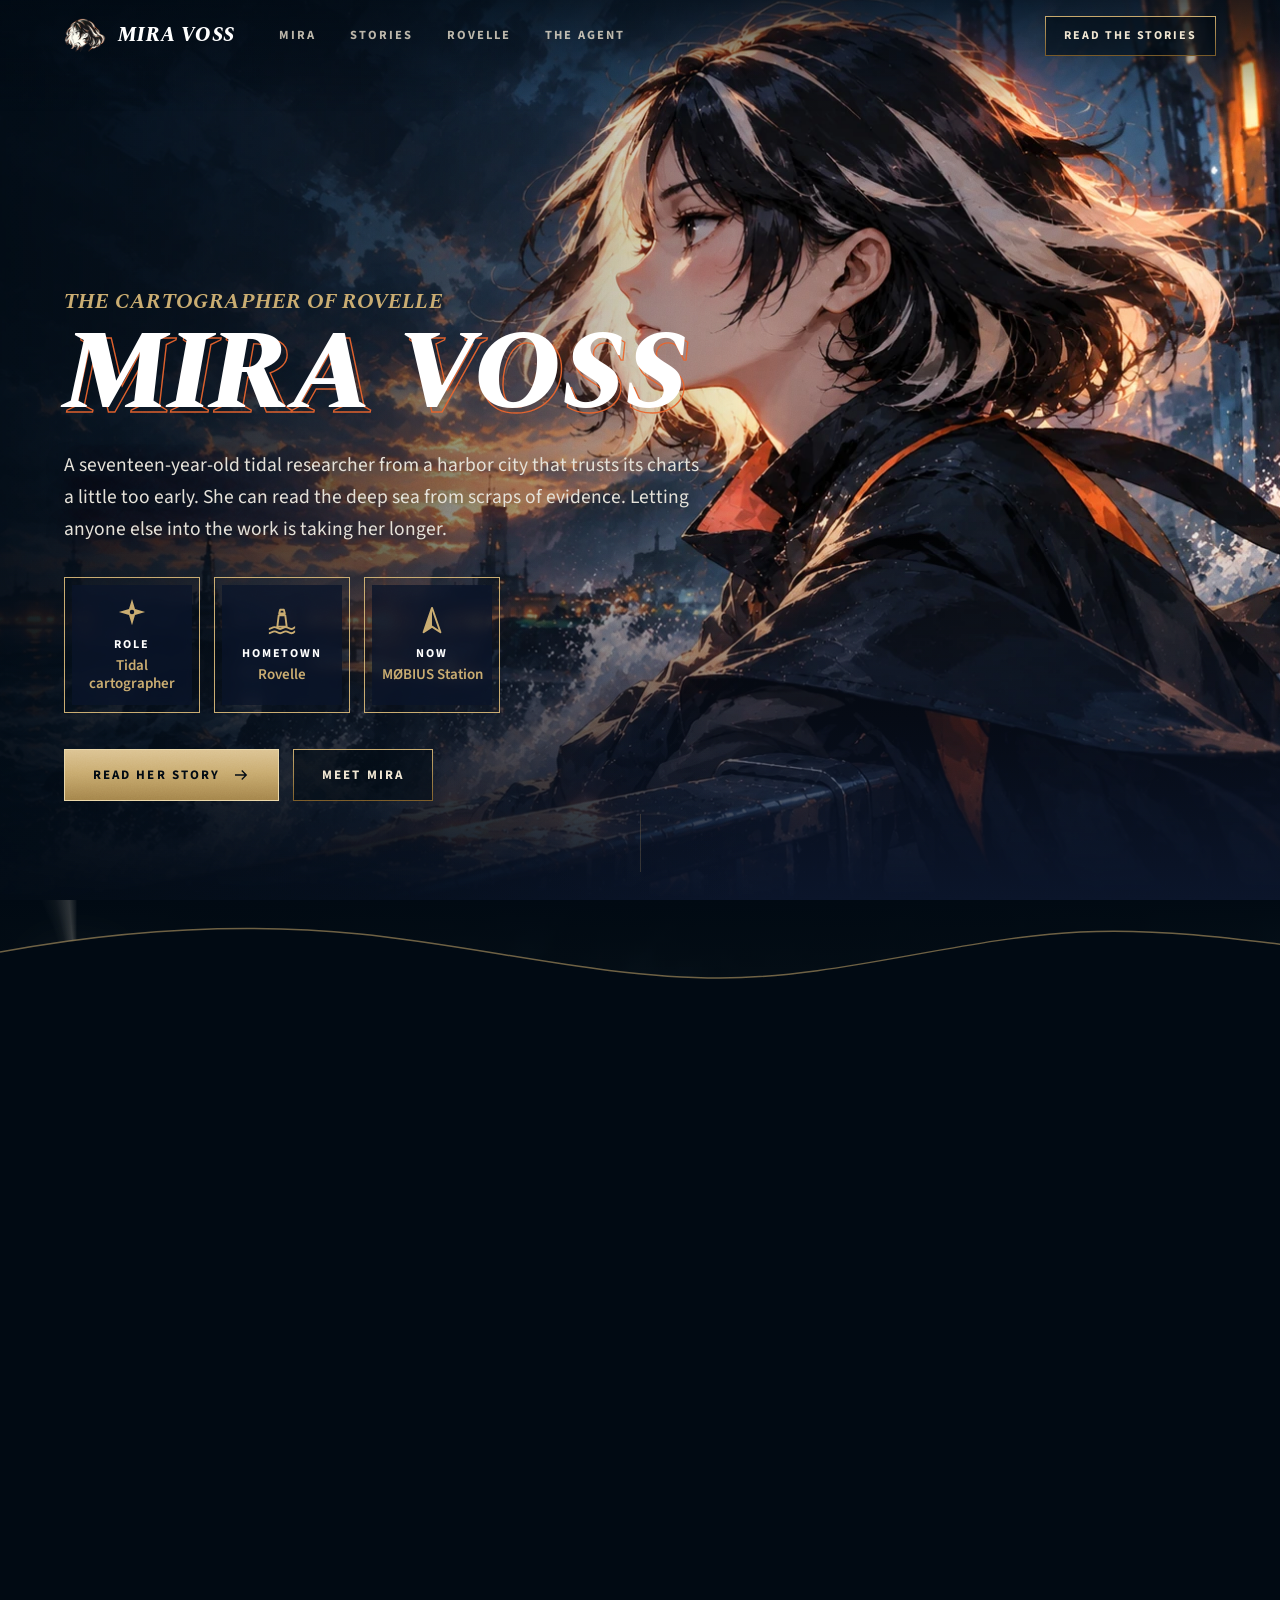
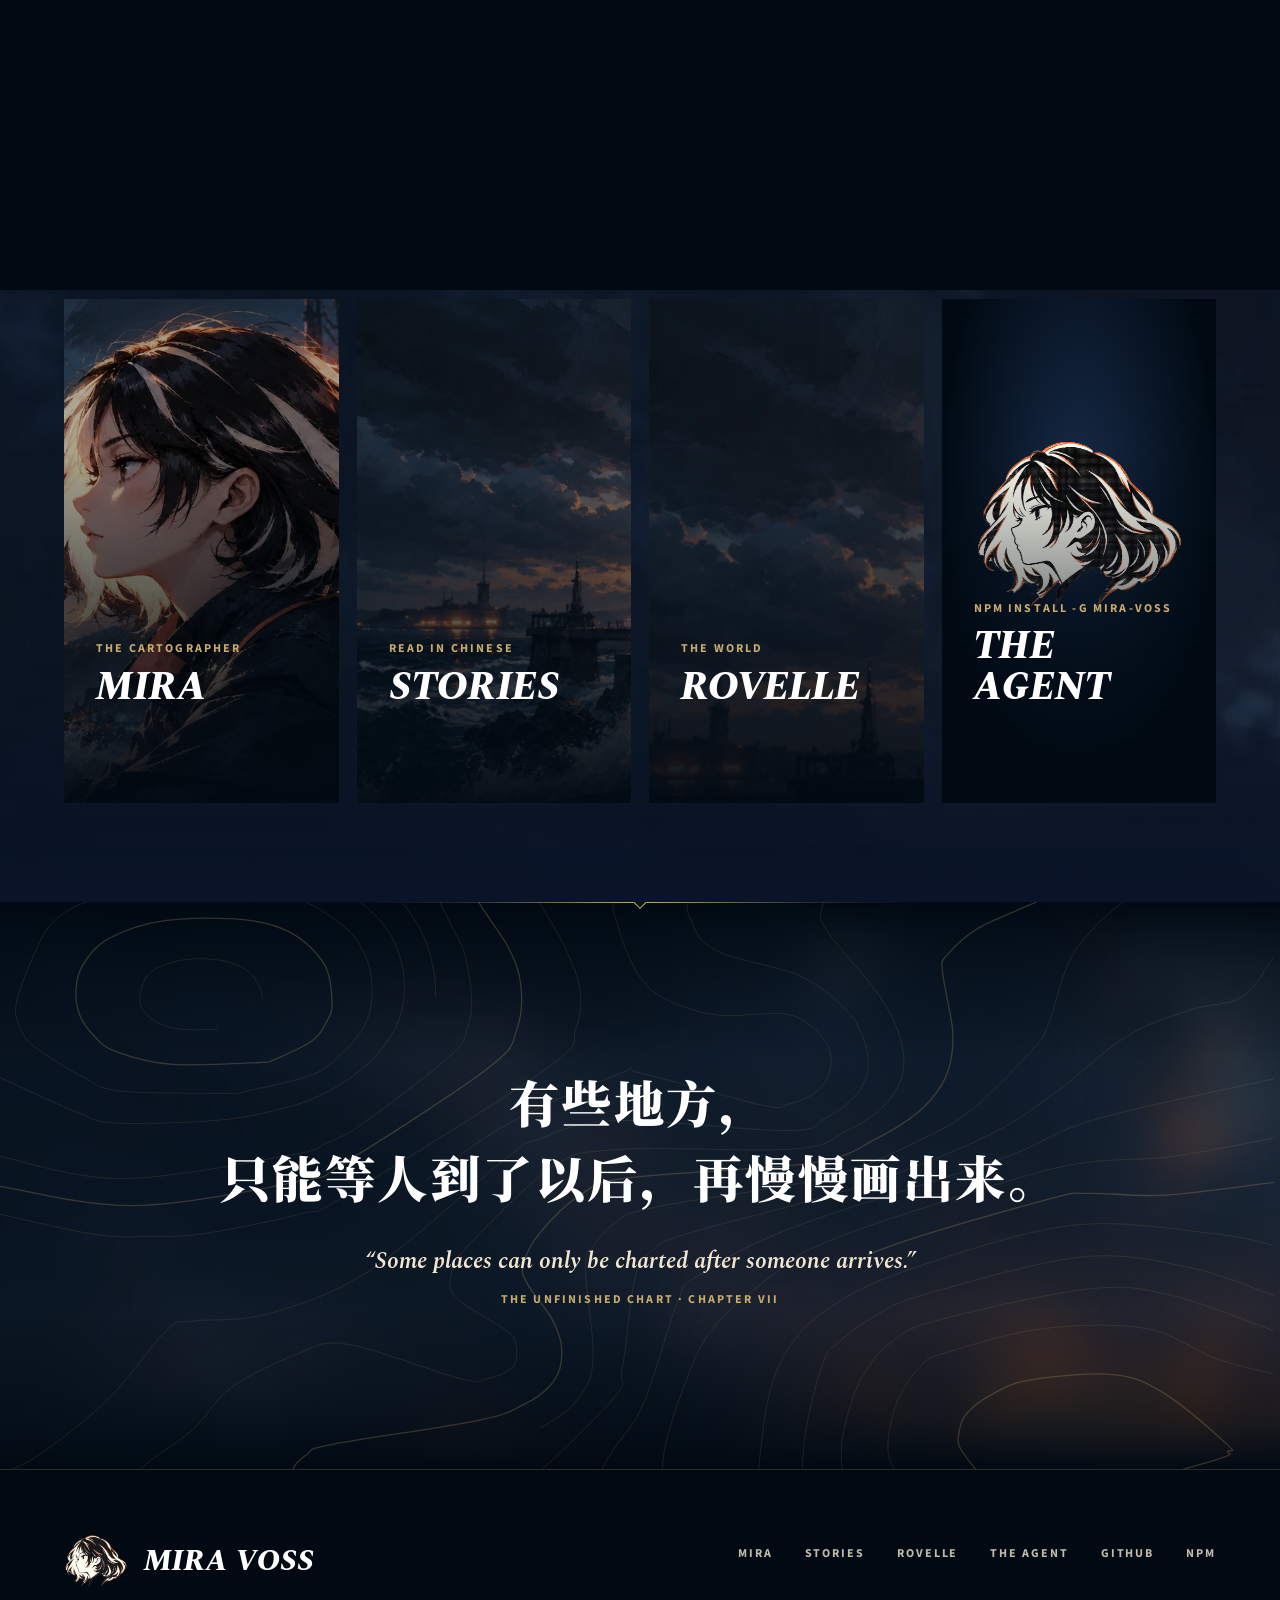
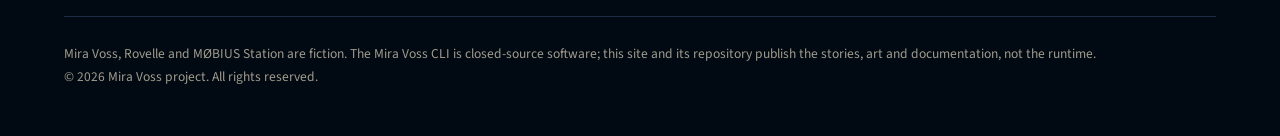
==== site/index.html @ 62a610b7 "Rewrite Book One, add Only One Side, rebuild the website as six pages The Unfinished Chart is rewrit" ====
<!doctype html>
<html lang="en" class="no-js">
<head>
  <meta charset="utf-8" />
  <meta name="viewport" content="width=device-width, initial-scale=1, viewport-fit=cover" />
  <meta name="theme-color" content="#010a13" />
  <title>Mira Voss — The Cartographer of Rovelle</title>
  <meta name="description" content="Mira Voss, the cartographer of Rovelle. Read her stories, walk her harbor city, and install the Mira Voss terminal agent." />
  <link rel="canonical" href="https://mangiapanejohn-dev.github.io/mira-voss/" />
  <meta property="og:type" content="website" />
  <meta property="og:title" content="Mira Voss — The Cartographer of Rovelle" />
  <meta property="og:description" content="Read her stories, walk her harbor city, and install the Mira Voss terminal agent." />
  <meta property="og:image" content="https://mangiapanejohn-dev.github.io/mira-voss/assets/mira-rovell-splash-v2.png" />
  <link rel="icon" type="image/png" href="assets/favicon.png" />
  <link rel="preconnect" href="https://fonts.googleapis.com" />
  <link rel="preconnect" href="https://fonts.gstatic.com" crossorigin />
  <link href="https://fonts.googleapis.com/css2?family=Spectral:ital,wght@0,600;1,700;1,800&family=Source+Sans+3:wght@400;600;700&family=Noto+Serif+SC:wght@600;900&display=swap" rel="stylesheet" />
  <link rel="preload" as="image" href="assets/mira-rovell-splash-v2.webp" />
  <link rel="stylesheet" href="base.css" />
  <link rel="stylesheet" href="pages.css" />
  <script>(function(d){d.classList.replace('no-js','js');try{if(sessionStorage.getItem('mira-tide')){d.classList.add('tide-in');sessionStorage.removeItem('mira-tide')}}catch(e){}})(document.documentElement)</script>
  <script src="data/library.js" defer></script>
  <script src="site.js" defer></script>
</head>
<body>
  <a class="skip-link" href="#main">Skip to content</a>
  <svg class="sprite" aria-hidden="true" focusable="false">
    <symbol id="i-arrow" viewBox="0 0 24 24"><path d="M4 12h15M13 6l6 6-6 6" fill="none" stroke="currentColor" stroke-width="1.8"/></symbol>
    <symbol id="i-compass" viewBox="0 0 32 32"><path d="M16 2l3.2 10.8L30 16l-10.8 3.2L16 30l-3.2-10.8L2 16l10.8-3.2z" fill="currentColor"/><circle cx="16" cy="16" r="2.4" fill="#0a1428"/></symbol>
    <symbol id="i-harbor" viewBox="0 0 32 32"><path d="M14 4h4l1 4h-6zM12.5 10h7l1.5 12h-10zM2 24.5c3 0 3-2 6-2s3 2 6 2 3-2 6-2 3 2 6 2 3-2 4-2M2 29c3 0 3-2 6-2s3 2 6 2 3-2 6-2 3 2 6 2 3-2 4-2" fill="none" stroke="currentColor" stroke-width="2" stroke-linejoin="round"/></symbol>
    <symbol id="i-north" viewBox="0 0 32 32"><path d="M16 2l9 26-9-6-9 6z" fill="none" stroke="currentColor" stroke-width="2" stroke-linejoin="round"/><path d="M16 2v20l-9 6z" fill="currentColor"/></symbol>
  </svg>

  <header class="topbar">
    <a class="brand" href="index.html" aria-label="Mira Voss, home"><img src="assets/mira-logo-cutout.webp" alt="" width="42" height="35" /><span>Mira Voss</span></a>
    <nav class="topnav" aria-label="Main">
      <a href="mira.html">Mira</a>
      <a href="stories.html">Stories</a>
      <a href="world.html">Rovelle</a>
      <a href="agent.html">The Agent</a>
    </nav>
    <a class="btn btn-small" href="stories.html">Read the stories</a>
    <button class="menu-toggle" type="button" aria-expanded="false" aria-controls="menu" aria-label="Menu"><span></span><span></span></button>
  </header>
  <nav class="menu" id="menu" aria-label="Main">
    <a href="index.html"><small>Start</small>Home</a>
    <a href="mira.html"><small>Her life</small>Mira</a>
    <a href="stories.html"><small>Read</small>Stories</a>
    <a href="world.html"><small>The world</small>Rovelle</a>
    <a href="agent.html"><small>Install</small>The Agent</a>
  </nav>

  <main id="main">
    <section class="masthead" data-masthead aria-labelledby="mira-name">
      <div class="masthead-art" data-parallax aria-hidden="true">
        <img src="assets/mira-rovell-splash-v2.webp" alt="" fetchpriority="high" />
      </div>
      <div class="masthead-shade" aria-hidden="true"></div>
      <div class="masthead-body">
        <p class="supertitle intro" style="--d: 0">The Cartographer of Rovelle</p>
        <h1 class="champion-name misreg" id="mira-name" data-text="Mira Voss" aria-label="Mira Voss"><span data-letters aria-hidden="true">Mira Voss</span></h1>
        <p class="masthead-bio intro" style="--d: 3">A seventeen-year-old tidal researcher from a harbor city that trusts its charts a little too early. She can read the deep sea from scraps of evidence. Letting anyone else into the work is taking her longer.</p>
        <ul class="meta-row" aria-label="About Mira">
          <li class="meta-box frame intro" style="--d: 4"><div class="frame-inner"><svg aria-hidden="true"><use href="#i-compass" /></svg><span class="meta-title">Role</span><span class="meta-value">Tidal cartographer</span></div></li>
          <li class="meta-box frame intro" style="--d: 4.6"><div class="frame-inner"><svg aria-hidden="true"><use href="#i-harbor" /></svg><span class="meta-title">Hometown</span><span class="meta-value">Rovelle</span></div></li>
          <li class="meta-box frame intro" style="--d: 5.2"><div class="frame-inner"><svg aria-hidden="true"><use href="#i-north" /></svg><span class="meta-title">Now</span><span class="meta-value">MØBIUS Station</span></div></li>
        </ul>
        <div class="btn-row intro" style="--d: 6">
          <a class="btn btn-gold" href="read.html?work=unfinished-chart">Read her story <svg aria-hidden="true"><use href="#i-arrow" /></svg></a>
          <a class="btn" href="mira.html">Meet Mira</a>
        </div>
      </div>
      <a class="scroll-cue intro" style="--d: 8" href="#latest" aria-label="Scroll to the latest story"><span></span></a>
    </section>

    <!-- latest:start -->
    <section class="blade blade-dark feature" id="latest" aria-labelledby="feature-title">
      <div class="atmos" style="--atmos-img: url(assets/bg/ice.webp); --atmos-op: .8" aria-hidden="true"></div>
      <div class="beam" style="--beam-x: 6%; --beam-y: 12%" aria-hidden="true"></div>
      <div class="blade-inner feature-grid">
        <a class="feature-cover frame" href="read.html?work=only-one-side" tabindex="-1" aria-hidden="true"><span class="frame-inner halftone" style="background: url(assets/bg/ice.webp) center / cover"><img src="assets/art/mobius-loop.svg" alt="" loading="lazy" /></span></a>
        <div class="feature-copy" data-stagger>
          <p class="supertitle reveal">Newest story · MØBIUS · Short story</p>
          <h2 class="blade-title misreg" id="feature-title" data-text="Only One Side">Only One Side</h2>
          <p class="zh-title reveal" lang="zh-Hans">MØBIUS：只有一面</p>
          <p class="lede reveal">Three days north of Ailan, a station without a name keeps its deep-water record on a paper loop twisted half a turn. For nineteen winters, part of the sea in it was written off as ink bleeding through the paper.</p>
          <blockquote class="pull-quote reveal"><p lang="zh-Hans">她只是沿着同一面，往前走了很远。</p><footer>She had only gone a long way along the same side.</footer></blockquote>
          <div class="btn-row reveal">
            <a class="btn btn-gold" href="read.html?work=only-one-side">Read · 12 min <svg aria-hidden="true"><use href="#i-arrow" /></svg></a>
            <a class="btn" href="stories.html">All stories</a>
          </div>
        </div>
      </div>
    </section>
    
    
    
    
    
    <!-- latest:end -->

    <section class="blade explore" aria-labelledby="explore-title">
      <div class="atmos atmos-storm" aria-hidden="true"></div>
      <div class="blade-inner">
        <div class="blade-head">
          <p class="supertitle reveal">The world of Mira Voss</p>
          <h2 class="blade-title misreg" id="explore-title" data-text="Explore">Explore</h2>
        </div>
        <div class="explore-grid" data-stagger>
          <a class="explore-card reveal" href="mira.html">
            <span class="explore-art halftone"><img src="assets/art/mira-portrait.webp" alt="" loading="lazy" /></span>
            <span class="explore-body"><span class="label">The cartographer</span><span class="explore-title">Mira</span><span class="explore-text">Her life so far, the people around her, and her art.</span></span>
          </a>
          <a class="explore-card reveal" href="stories.html">
            <span class="explore-art halftone"><img src="assets/art/cover-rovelle.webp" alt="" loading="lazy" /></span>
            <span class="explore-body"><span class="label">Read in Chinese</span><span class="explore-title">Stories</span><span class="explore-text">The Unfinished Chart, and what came after.</span></span>
          </a>
          <a class="explore-card reveal" href="world.html">
            <span class="explore-art halftone"><img src="assets/art/rovelle-harbor.webp" alt="" loading="lazy" /></span>
            <span class="explore-body"><span class="label">The world</span><span class="explore-title">Rovelle</span><span class="explore-text">A chart of her harbor city, and the station in the north.</span></span>
          </a>
          <a class="explore-card explore-card-agent reveal" href="agent.html">
            <span class="explore-art halftone"><img src="assets/mira-logo-cutout.webp" alt="" loading="lazy" /></span>
            <span class="explore-body"><span class="label">npm install -g mira-voss</span><span class="explore-title">The Agent</span><span class="explore-text">Mira in your terminal: what she does, and how to start.</span></span>
          </a>
        </div>
      </div>
    </section>

    <section class="blade blade-dark quote-band" aria-label="A line from The Unfinished Chart">
      <div class="atmos atmos-dusk" aria-hidden="true"></div>
      <div class="isobaths-bg" data-isobaths="assets/chart-lines.svg" aria-hidden="true"></div>
      <figure class="blade-inner quote reveal">
        <blockquote><p lang="zh-Hans">有些地方，<br />只能等人到了以后，再慢慢画出来。</p></blockquote>
        <figcaption><span class="quote-en">“Some places can only be charted after someone arrives.”</span><span class="label">The Unfinished Chart · Chapter VII</span></figcaption>
      </figure>
    </section>
  </main>

  <footer class="site-footer">
    <div class="footer-inner">
      <a class="footer-brand" href="index.html"><img src="assets/mira-logo-cutout.webp" alt="" width="64" height="53" loading="lazy" /><span>Mira Voss</span></a>
      <nav class="footer-nav" aria-label="Footer">
        <a href="mira.html">Mira</a><a href="stories.html">Stories</a><a href="world.html">Rovelle</a><a href="agent.html">The Agent</a>
        <a href="https://github.com/mangiapanejohn-dev/mira-voss">GitHub</a><a href="https://www.npmjs.com/package/mira-voss">npm</a>
      </nav>
      <p class="footer-legal">Mira Voss, Rovelle and MØBIUS Station are fiction. The Mira Voss CLI is closed-source software; this site and its repository publish the stories, art and documentation, not the runtime.<br />© 2026 Mira Voss project. All rights reserved.</p>
    </div>
  </footer>
</body>
</html>
---- site/base.css ----
/* Mira Voss — shared styles for every page.
   Structure and palette follow the League of Legends champion and Universe pages:
   deep navy, hextech gold, italic display capitals, thin gold frames.
   The motifs are Mira's own: the halftone and offset orange contour of her original
   logo, the isobaths of a sea chart, and the tide. */
@property --dot { syntax: '<length>'; inherits: false; initial-value: 0px; }

:root {
  color-scheme: dark;
  --abyss: #010a13;
  --navy: #0a1428;
  --navy-raised: #0f1d33;
  --navy-line: #1e2d45;
  --gold: #c8aa6e;
  --gold-deep: #785a28;
  --gold-pale: #f0e6d2;
  --gold-line: rgba(200, 170, 110, .22);
  --ember: #e8622c;
  --text: #cdd0d4;
  --muted: #a09b8c;
  --display: 'Spectral', 'Iowan Old Style', Georgia, serif;
  --sans: 'Source Sans 3', 'Helvetica Neue', Arial, sans-serif;
  --serif-zh: 'Noto Serif SC', 'Songti SC', 'STSong', serif;
  --ease-out: cubic-bezier(.16, 1, .3, 1);
  --ease-io: cubic-bezier(.7, 0, .3, 1);
  --edge: clamp(20px, 5vw, 88px);
  --bar: 72px;
  --wave: url("data:image/svg+xml,%3Csvg xmlns='http://www.w3.org/2000/svg' viewBox='0 0 1440 90' preserveAspectRatio='none'%3E%3Cpath d='M0 52C120 30 240 22 360 34s240 44 360 44 240-40 360-46 240 22 360 30v66H0z' fill='%23010a13'/%3E%3Cpath d='M0 52C120 30 240 22 360 34s240 44 360 44 240-40 360-46 240 22 360 30' fill='none' stroke='%23c8aa6e' stroke-opacity='.55' stroke-width='1.5'/%3E%3C/svg%3E");
}

*, *::before, *::after { box-sizing: border-box; }
html { -webkit-text-size-adjust: 100%; scroll-padding-top: calc(var(--bar) + 20px); }
body { margin: 0; min-height: 100vh; background: var(--navy); color: var(--text); font: 400 17px/1.65 var(--sans); -webkit-font-smoothing: antialiased; overflow-x: clip; }
img, svg { display: block; max-width: 100%; }
a { color: inherit; text-decoration: none; }
button { font: inherit; color: inherit; background: none; border: 0; padding: 0; cursor: pointer; }
code { font-family: ui-monospace, 'SF Mono', Menlo, Consolas, monospace; font-size: .9em; color: var(--gold-pale); }
p { margin: 0 0 1.1em; }
:focus-visible { outline: 2px solid var(--gold); outline-offset: 4px; }
::selection { background: var(--gold-deep); color: #fff; }
[hidden] { display: none !important; }
:lang(zh-Hans) { font-family: var(--serif-zh); }
.sprite { position: absolute; width: 0; height: 0; overflow: hidden; }
.visually-hidden { position: absolute; width: 1px; height: 1px; overflow: hidden; clip-path: inset(50%); white-space: nowrap; }
.skip-link { position: fixed; z-index: 300; top: -80px; left: 16px; padding: 12px 18px; background: var(--gold); color: var(--abyss); font-weight: 700; }
.skip-link:focus { top: 12px; }

/* ---------- Type ---------- */
.supertitle { margin: 0 0 8px; color: var(--gold); font: italic 700 clamp(17px, .9vw + 10px, 26px)/1.2 var(--display); text-transform: uppercase; letter-spacing: .01em; }
.blade-title { margin: 0; color: #fff; font: italic 800 clamp(42px, 3.2vw + 22px, 80px)/1 var(--display); text-transform: uppercase; letter-spacing: -.005em; text-wrap: balance; }
.label { display: block; color: var(--gold); font: 700 12px/1.3 var(--sans); letter-spacing: .18em; text-transform: uppercase; }
.lede { max-width: 38em; font-size: clamp(17px, .3vw + 15px, 19px); color: var(--text); }
.zh-title { font: 600 clamp(18px, .5vw + 15px, 22px)/1.5 var(--serif-zh); color: var(--gold-pale); letter-spacing: .14em; }

/* The offset orange contour from Mira's original logo, behind large display type. */
.misreg { position: relative; isolation: isolate; }
.misreg::before { content: attr(data-text); position: absolute; z-index: -1; inset: 0; color: transparent; -webkit-text-stroke: 1.4px var(--ember); transform: translate(.05em, .04em); opacity: .95; pointer-events: none; transition: transform 1.6s var(--ease-out) .5s, opacity 1s var(--ease-out) .5s; }
.js .misreg:not(.is-in)::before { transform: translate(0, 0); opacity: 0; }

/* ---------- Layout ---------- */
.blade { position: relative; padding: clamp(88px, 11vh, 150px) 0; overflow: clip; }
.blade-inner { position: relative; z-index: 1; max-width: 1560px; margin: 0 auto; padding: 0 var(--edge); }
.blade-head { margin-bottom: clamp(36px, 5vh, 64px); }
.blade-head .lede { margin-top: 22px; }
.blade-dark { background: var(--abyss); }
.blade-raised { background: linear-gradient(180deg, var(--navy) 0%, var(--navy-raised) 100%); }
.blade + .blade::before { content: ''; position: absolute; z-index: 2; top: 0; left: 50%; width: min(560px, 70%); height: 1px; transform: translateX(-50%); background: linear-gradient(90deg, transparent, var(--gold-line) 20%, var(--gold) 50%, var(--gold-line) 80%, transparent); }
.blade + .blade::after { content: ''; position: absolute; z-index: 2; top: -5px; left: calc(50% - 5px); width: 10px; height: 10px; transform: rotate(45deg); background: var(--navy); border: 1px solid var(--gold); }

/* ---------- Gold frame (champion page meta boxes) ---------- */
.frame { position: relative; border: 1px solid var(--gold); padding: 7px; }
.frame-inner { position: relative; height: 100%; background: rgba(10, 20, 40, .78); }

/* ---------- Top bar ---------- */
.topbar { position: fixed; z-index: 60; inset: 0 0 auto; height: var(--bar); display: flex; align-items: center; gap: 44px; padding: 0 var(--edge); border-bottom: 1px solid transparent; transition: background-color .5s var(--ease-out), border-color .5s var(--ease-out); }
.topbar::before { content: ''; position: absolute; z-index: -1; inset: 0 0 -40px; background: linear-gradient(180deg, rgba(1, 10, 19, .7), transparent); pointer-events: none; transition: opacity .5s; }
.topbar.is-solid { background: rgba(1, 10, 19, .9); border-bottom-color: var(--gold-line); backdrop-filter: blur(14px); -webkit-backdrop-filter: blur(14px); }
.topbar.is-solid::before { opacity: 0; }
.brand { display: flex; align-items: center; gap: 12px; color: #fff; font: italic 800 20px/1 var(--display); text-transform: uppercase; letter-spacing: .02em; white-space: nowrap; }
.brand img { width: 42px; height: auto; transition: transform .7s var(--ease-out); }
.brand:hover img { transform: rotate(-8deg) scale(1.08); }
.topnav { display: flex; gap: 34px; margin-right: auto; }
.topnav a { position: relative; padding: 10px 0; color: var(--gold-pale); font: 700 12.5px/1 var(--sans); letter-spacing: .16em; text-transform: uppercase; opacity: .78; transition: opacity .25s; }
.topnav a::after { content: ''; position: absolute; left: 50%; bottom: 0; width: 7px; height: 7px; background: var(--gold); transform: translate(-50%, 8px) rotate(45deg) scale(0); transition: transform .45s var(--ease-out); }
.topnav a:hover { opacity: 1; }
.topnav a[aria-current='page'] { opacity: 1; color: #fff; }
.topnav a:hover::after, .topnav a[aria-current='page']::after { transform: translate(-50%, 8px) rotate(45deg) scale(1); }
.menu-toggle { display: none; width: 44px; height: 44px; margin-right: -10px; position: relative; }
.menu-toggle span { position: absolute; left: 11px; right: 11px; height: 1.5px; background: var(--gold-pale); transition: transform .5s var(--ease-out), top .5s var(--ease-out); }
.menu-toggle span:first-child { top: 17px; }
.menu-toggle span:last-child { top: 26px; }
.menu-open .menu-toggle span:first-child { top: 21.5px; transform: rotate(45deg); }
.menu-open .menu-toggle span:last-child { top: 21.5px; transform: rotate(-45deg); }

/* Full-screen menu on small screens */
.menu { position: fixed; z-index: 55; inset: 0; display: flex; flex-direction: column; justify-content: center; gap: 6px; padding: calc(var(--bar) + 24px) var(--edge) 40px; background: var(--abyss); clip-path: circle(0 at calc(100% - 42px) 30px); visibility: hidden; transition: clip-path .7s var(--ease-io), visibility 0s .7s; }
.menu-open .menu { clip-path: circle(150% at calc(100% - 42px) 30px); visibility: visible; transition: clip-path .8s var(--ease-io), visibility 0s; }
.menu a { display: flex; align-items: baseline; gap: 18px; padding: 10px 0; border-bottom: 1px solid var(--navy-line); color: #fff; font: italic 800 clamp(34px, 9vw, 52px)/1.1 var(--display); text-transform: uppercase; opacity: 0; transform: translateY(24px); transition: opacity .5s, transform .7s var(--ease-out); }
.menu a small { color: var(--gold); font: 700 12px/1 var(--sans); letter-spacing: .16em; }
.menu-open .menu a { opacity: 1; transform: none; transition-delay: calc(.18s + var(--i) * .06s); }
.menu-open { overflow: hidden; }

/* ---------- Buttons ---------- */
.btn { position: relative; isolation: isolate; display: inline-flex; align-items: center; justify-content: center; gap: 12px; min-height: 52px; padding: 0 28px; overflow: hidden; color: var(--gold-pale); font: 700 13px/1 var(--sans); letter-spacing: .16em; text-transform: uppercase; white-space: nowrap; background: rgba(1, 10, 19, .6); border: 1px solid transparent; border-image: linear-gradient(180deg, var(--gold), var(--gold-deep)) 1; transition: color .3s, background-color .3s, box-shadow .5s var(--ease-out); }
.btn::before { content: ''; position: absolute; z-index: -1; inset: 0; background: linear-gradient(105deg, transparent 30%, rgba(240, 230, 210, .2) 50%, transparent 70%); transform: translateX(-110%); transition: transform .9s var(--ease-out); }
.btn:hover::before { transform: translateX(110%); }
.btn:hover { background-color: rgba(30, 35, 40, .9); box-shadow: inset 0 0 24px rgba(200, 170, 110, .2); }
.btn svg { width: 18px; height: 18px; flex: none; transition: transform .5s var(--ease-out); }
.btn:hover svg { transform: translateX(4px); }
.btn-gold { color: var(--abyss); background: linear-gradient(180deg, #dcc391, var(--gold) 46%, #a3834a); border-image: none; border-color: #ead6a6; }
.btn-gold:hover { color: var(--abyss); background-color: transparent; box-shadow: 0 0 0 1px rgba(240, 230, 210, .55), 0 10px 30px -6px rgba(200, 170, 110, .45); }
.btn-gold::before { background: linear-gradient(105deg, transparent 30%, rgba(255, 255, 255, .55) 50%, transparent 70%); }
.btn-small { min-height: 40px; padding: 0 18px; font-size: 12px; }
.btn-row { display: flex; flex-wrap: wrap; gap: 14px; }
.text-link { display: inline-flex; align-items: center; gap: 10px; color: var(--gold); font: 700 12.5px/1 var(--sans); letter-spacing: .16em; text-transform: uppercase; }
.text-link svg { width: 16px; height: 16px; transition: transform .45s var(--ease-out); }
.text-link:hover svg { transform: translateX(4px); }
.text-link:hover { color: var(--gold-pale); }

/* ---------- Page moods: each page has its own water and light ---------- */
[data-theme='dusk'] { --navy: #130f14; --navy-raised: #1d1519; --navy-line: #35272c; --abyss: #09070a; --gold-line: rgba(214, 160, 110, .22); }
[data-theme='ink'] { --navy: #0c0f15; --navy-raised: #151a23; --navy-line: #272d38; --abyss: #05070a; }
[data-theme='chart'] { --navy: #071a20; --navy-raised: #0c252d; --navy-line: #183943; --abyss: #020d11; }
[data-theme='night'] { --navy: #0a0c10; --navy-raised: #12151b; --navy-line: #232832; --abyss: #040507; }
[data-theme='ice'] { --navy: #0b161c; --navy-raised: #12212a; --navy-line: #213641; --abyss: #050b0f; }

/* Film grain over everything, so no surface is a flat digital fill */
body::after { content: ''; position: fixed; z-index: 45; inset: 0; pointer-events: none; opacity: .075; mix-blend-mode: overlay; background-image: url("data:image/svg+xml,%3Csvg xmlns='http://www.w3.org/2000/svg' width='240' height='240'%3E%3Cfilter id='n'%3E%3CfeTurbulence type='fractalNoise' baseFrequency='.8' numOctaves='3' stitchTiles='stitch'/%3E%3CfeColorMatrix values='0 0 0 0 1 0 0 0 0 1 0 0 0 0 1 0 0 0 1 0'/%3E%3C/filter%3E%3Crect width='100%25' height='100%25' filter='url(%23n)'/%3E%3C/svg%3E"); }

/* ---------- Atmospheres: sections lit by pieces of the original art ---------- */
.atmos { position: absolute; z-index: 0; inset: 0; overflow: hidden; pointer-events: none; }
.atmos::before { content: ''; position: absolute; inset: -6%; background: var(--atmos-img) var(--atmos-pos, center) / cover no-repeat; opacity: var(--atmos-op, .5); animation: drift 40s ease-in-out infinite alternate; }
.atmos::after { content: ''; position: absolute; inset: 0; background: var(--atmos-shade, linear-gradient(180deg, var(--navy) 0%, transparent 28%, transparent 72%, var(--navy) 100%)); }
.blade-dark > .atmos::after { background: var(--atmos-shade, linear-gradient(180deg, var(--abyss) 0%, transparent 28%, transparent 72%, var(--abyss) 100%)); }
@keyframes drift { from { transform: scale(1.03) translate3d(-1.5%, 0, 0); } to { transform: scale(1.1) translate3d(1.5%, -1.2%, 0); } }
.atmos-storm { --atmos-img: url(assets/bg/storm.webp); --atmos-op: .6; }
.atmos-dusk { --atmos-img: url(assets/bg/dusk.webp); --atmos-op: .5; --atmos-pos: center 70%; }
.atmos-lights { --atmos-img: url(assets/bg/lights.webp); --atmos-op: .4; }
.atmos-sea { --atmos-img: url(assets/bg/sea.webp); --atmos-op: .22; --atmos-pos: center 60%; }
.atmos-ice { --atmos-img: url(assets/bg/ice.webp); --atmos-op: .75; }
.atmos-ember { --atmos-img: url(assets/bg/ember.webp); --atmos-op: .32; }
.atmos-left::after { background: linear-gradient(90deg, transparent 0%, var(--navy) 62%), linear-gradient(180deg, var(--navy) 0%, transparent 25%, transparent 75%, var(--navy) 100%); }
.atmos-right::after { background: linear-gradient(270deg, transparent 0%, var(--navy) 62%), linear-gradient(180deg, var(--navy) 0%, transparent 25%, transparent 75%, var(--navy) 100%); }

/* Vard Light: a beam that sweeps every twelve seconds, as in the story */
.beam { position: absolute; z-index: 0; left: var(--beam-x, 86%); top: var(--beam-y, 14%); width: 260vmax; height: 260vmax; pointer-events: none; transform: translate(-50%, -50%); background: conic-gradient(from 0deg, transparent 0 338deg, rgba(255, 244, 220, .05) 346deg, rgba(255, 246, 226, .2) 355deg, rgba(255, 246, 226, .06) 359deg, transparent 360deg); -webkit-mask-image: radial-gradient(closest-side, #000, rgba(0, 0, 0, .45) 30%, transparent 62%); mask-image: radial-gradient(closest-side, #000, rgba(0, 0, 0, .45) 30%, transparent 62%); mix-blend-mode: screen; animation: sweep 12s linear infinite; }
.beam::after { content: ''; position: absolute; left: 50%; top: 50%; width: 10px; height: 10px; margin: -5px; border-radius: 50%; background: #fff6e2; box-shadow: 0 0 18px 6px rgba(255, 238, 200, .55), 0 0 60px 20px rgba(255, 238, 200, .18); }
@keyframes sweep { to { transform: translate(-50%, -50%) rotate(360deg); } }

/* The halftone of her logo, used as a soft field of dots */
.halftone-field { position: absolute; z-index: 0; pointer-events: none; width: var(--size, 70vmin); aspect-ratio: 1; background: radial-gradient(circle, var(--dot-color, var(--gold)) 1.15px, transparent 1.7px) 0 0 / 9px 9px; opacity: var(--op, .2); -webkit-mask-image: radial-gradient(closest-side, #000 10%, transparent); mask-image: radial-gradient(closest-side, #000 10%, transparent); }

/* ---------- Isobaths (sea-chart lines) ---------- */
.isobaths-bg { position: absolute; inset: 0; pointer-events: none; }
.isobaths-bg svg { width: 100%; height: 100%; }
.isobaths-bg path { fill: none; stroke: var(--gold); stroke-width: 1; opacity: .12; vector-effect: non-scaling-stroke; stroke-dasharray: 1; stroke-dashoffset: 1; transition: stroke-dashoffset 3.4s var(--ease-out) calc(var(--i, 0) * 60ms); }
.isobaths-bg path.major { opacity: .24; stroke-width: 1.3; }
.isobaths-bg.is-drawn path { stroke-dashoffset: var(--stop, 0); }

/* ---------- Halftone reveal: images print themselves in dots ---------- */
.js .halftone { --dot: 0px; -webkit-mask-image: radial-gradient(circle at center, #000 var(--dot), transparent calc(var(--dot) + .7px)); mask-image: radial-gradient(circle at center, #000 var(--dot), transparent calc(var(--dot) + .7px)); -webkit-mask-size: 7px 7px; mask-size: 7px 7px; transition: --dot 1.8s var(--ease-out); }
.js .halftone.is-in { --dot: 5.4px; }
.js .halftone.is-printed { -webkit-mask-image: none; mask-image: none; }

/* ---------- Scroll reveal ---------- */
.js .reveal { opacity: 0; transform: translateY(30px); transition: opacity 1s var(--ease-out) var(--rd, 0s), transform 1.2s var(--ease-out) var(--rd, 0s); }
.js .reveal.is-in { opacity: 1; transform: none; }

/* ---------- Footer ---------- */
.site-footer { position: relative; background: var(--abyss); border-top: 1px solid var(--gold-line); }
.footer-inner { max-width: 1560px; margin: 0 auto; padding: 64px var(--edge) 48px; display: grid; grid-template-columns: auto 1fr; gap: 28px 64px; align-items: start; }
.footer-brand { display: flex; align-items: center; gap: 16px; color: #fff; font: italic 800 30px/1 var(--display); text-transform: uppercase; }
.footer-brand img { width: 64px; height: auto; }
.footer-nav { display: flex; flex-wrap: wrap; gap: 14px 32px; justify-content: flex-end; padding-top: 14px; }
.footer-nav a { color: var(--gold-pale); font: 700 12px/1 var(--sans); letter-spacing: .16em; text-transform: uppercase; opacity: .8; }
.footer-nav a:hover { opacity: 1; color: var(--gold); }
.footer-legal { grid-column: 1 / -1; margin: 0; padding-top: 26px; border-top: 1px solid var(--navy-line); color: var(--muted); font-size: 13.5px; line-height: 1.7; }

/* ---------- The tide: page transitions ----------
   On leaving, dark water with a gold crest rises over the page; on arrival it drains away. */
html::after { content: ''; position: fixed; z-index: 250; left: 0; right: 0; top: -90px; height: calc(100vh + 90px); pointer-events: none; background: var(--wave) 0 0 / 1440px 90px repeat-x, linear-gradient(var(--abyss), var(--abyss)) 0 88px / 100% 100% no-repeat; transform: translateY(calc(100vh + 90px)); transition: transform .7s var(--ease-io); }
html.tide-cover::after { transform: translateY(0); pointer-events: auto; animation: tide-roll 1.6s linear infinite; }
html.tide-in::after { transform: translateY(0); transition: none; }
html.tide-out::after { animation: tide-roll 1.6s linear infinite; transition-duration: .9s; }
@keyframes tide-roll { to { background-position: 1440px 0, 0 88px; } }

@media (max-width: 960px) {
  :root { --bar: 62px; }
  .topnav { display: none; }
  .topbar { gap: 14px; }
  .brand { margin-right: auto; font-size: 18px; }
  .brand img { width: 36px; }
  .menu-toggle { display: block; }
  .topbar .btn-small { display: none; }
  .footer-inner { grid-template-columns: 1fr; }
  .footer-nav { justify-content: flex-start; padding-top: 0; }
}

@media (prefers-reduced-motion: reduce) {
  *, *::before, *::after { animation-duration: .01ms !important; animation-iteration-count: 1 !important; transition-duration: .01ms !important; transition-delay: 0s !important; scroll-behavior: auto !important; }
  html::after { display: none; }
}
---- site/pages.css ----
/* Mira Voss — sections used by the home, character, stories, world and agent pages. */

/* ===== Masthead (champion page splash) ===== */
.masthead { position: relative; isolation: isolate; min-height: max(720px, 100svh); display: flex; align-items: flex-end; overflow: clip; background: var(--abyss); }
.masthead-art { position: absolute; z-index: -2; inset: -2% 0 0; will-change: transform; }
.masthead-art img { width: 100%; height: 100%; object-fit: cover; object-position: 66% 32%; transform: scale(1.14); filter: brightness(.22) saturate(.6); transition: transform 2.4s var(--ease-out), filter 1.5s var(--ease-out); }
.masthead.is-ready .masthead-art img, .no-js .masthead-art img { transform: scale(1.02); filter: none; }
.masthead-shade { position: absolute; z-index: -1; inset: 0; background: linear-gradient(90deg, rgba(1, 10, 19, .9) 0%, rgba(1, 10, 19, .55) 30%, rgba(1, 10, 19, 0) 60%), linear-gradient(0deg, var(--navy) 0%, rgba(10, 20, 40, .55) 18%, rgba(10, 20, 40, 0) 44%); }
.masthead-body { position: relative; z-index: 1; width: 100%; max-width: 1560px; margin: 0 auto; padding: calc(var(--bar) + 48px) var(--edge) clamp(72px, 11vh, 120px); }
.masthead-body > :not(.champion-name) { max-width: 640px; }
.champion-name { margin: 0 0 24px; color: #fff; font: italic 800 clamp(64px, 7.6vw + 16px, 156px)/.9 var(--display); text-transform: uppercase; letter-spacing: -.012em; white-space: nowrap; }
.champion-name [data-letters] span { display: inline-block; }
.champion-name [data-letters] .word { white-space: nowrap; }
.js .champion-name [data-letters] .word > span { opacity: 0; transform: translateY(.3em); filter: blur(14px); transition: opacity 1.1s var(--ease-out), transform 1.3s var(--ease-out), filter 1.1s var(--ease-out); transition-delay: calc(.35s + var(--i) * 55ms); }
.masthead.is-ready .champion-name [data-letters] .word > span { opacity: 1; transform: none; filter: none; }
.js .intro { opacity: 0; transform: translateY(22px); transition: opacity 1.1s var(--ease-out), transform 1.3s var(--ease-out); transition-delay: calc(.25s + var(--d) * .13s); }
.masthead.is-ready .intro { opacity: 1; transform: none; }
.masthead-bio { font-size: clamp(17px, .35vw + 15px, 19.5px); color: #e4e1d8; text-shadow: 0 1px 18px rgba(1, 10, 19, .6); }
.meta-row { display: flex; gap: 14px; margin: 32px 0 36px; padding: 0; list-style: none; }
.meta-box { width: 136px; height: 136px; }
.meta-box .frame-inner { display: flex; flex-direction: column; align-items: center; justify-content: center; gap: 6px; padding: 10px 8px; text-align: center; backdrop-filter: blur(6px); -webkit-backdrop-filter: blur(6px); }
.meta-box svg { width: 30px; height: 30px; margin-bottom: 6px; color: var(--gold); }
.meta-title { color: #fff; font: 700 12px/1 var(--sans); letter-spacing: .16em; text-transform: uppercase; }
.meta-value { color: var(--gold); font: 600 15px/1.2 var(--sans); }
.scroll-cue { position: absolute; left: 50%; bottom: 28px; width: 1px; height: 58px; overflow: hidden; background: var(--gold-line); }
.scroll-cue span { position: absolute; left: 0; top: -40%; width: 1px; height: 40%; background: var(--gold); animation: cue 2.6s var(--ease-io) infinite; }
@keyframes cue { to { top: 100%; } }

/* Character page: a close portrait in warm dusk, set to the right like a champion card */
.portrait-head { min-height: clamp(560px, 80vh, 780px); background: var(--abyss); }
.portrait-head .atmos { z-index: -3; }
.portrait-head .masthead-art { left: 38%; }
.portrait-head .masthead-art img { object-position: 50% 18%; }
.portrait-head .masthead-shade { background: linear-gradient(90deg, var(--abyss) 36%, rgba(9, 7, 10, .55) 50%, rgba(9, 7, 10, 0) 72%), linear-gradient(0deg, var(--navy) 0%, rgba(19, 15, 20, 0) 40%), linear-gradient(200deg, rgba(232, 98, 44, .18), transparent 50%); }
.portrait-head .halftone-field { z-index: -1; }
@media (max-width: 760px) {
  .portrait-head .masthead-art { left: 0; }
  .portrait-head .masthead-shade { background: linear-gradient(0deg, var(--abyss) 30%, rgba(9, 7, 10, .3) 70%); }
}

/* A shorter masthead for inner pages */
.page-head { position: relative; isolation: isolate; min-height: clamp(460px, 64vh, 640px); display: flex; align-items: flex-end; overflow: clip; background: var(--abyss); }
.page-head .masthead-art img { object-position: var(--focus, 50% 40%); }
.page-head .masthead-body { padding-bottom: clamp(56px, 8vh, 90px); }
.page-title { margin: 0 0 18px; color: #fff; font: italic 800 clamp(56px, 6vw + 14px, 128px)/.92 var(--display); text-transform: uppercase; letter-spacing: -.01em; }

/* ===== Feature: the newest story ===== */
.feature-grid { display: grid; grid-template-columns: minmax(0, 5fr) minmax(0, 7fr); gap: clamp(40px, 6vw, 112px); align-items: center; }
.feature-cover { display: block; width: 100%; max-width: 520px; aspect-ratio: 4 / 5; }
.feature-cover .frame-inner { display: block; overflow: hidden; }
.feature-cover img { width: 100%; height: 100%; object-fit: cover; transition: transform 1.8s var(--ease-out); }
.feature-cover:hover img { transform: scale(1.05) rotate(-1deg); }
.feature-copy .zh-title { margin: 20px 0 24px; }
.pull-quote { margin: 34px 0 38px; padding: 4px 0 4px 24px; border-left: 2px solid var(--ember); }
.pull-quote p { margin: 0 0 10px; color: var(--gold-pale); font: 600 clamp(19px, .6vw + 15px, 24px)/1.6 var(--serif-zh); }
.pull-quote footer { color: var(--muted); font: italic 600 17px/1.5 var(--display); }

/* ===== Explore: four doors ===== */
.explore-grid { display: grid; grid-template-columns: repeat(4, minmax(0, 1fr)); gap: 18px; }
.explore-card { position: relative; isolation: isolate; display: block; height: clamp(440px, 56vh, 580px); overflow: hidden; background: var(--abyss); }
.explore-art { position: absolute; z-index: -2; inset: 0; }
.explore-art img { width: 100%; height: 100%; object-fit: cover; transform: scale(1.02); filter: brightness(.68) saturate(.85); transition: transform 1.6s var(--ease-out), filter .9s var(--ease-out); }
.explore-card::after { content: ''; position: absolute; z-index: -1; inset: 0; background: linear-gradient(0deg, rgba(1, 10, 19, .96) 0%, rgba(1, 10, 19, .45) 42%, rgba(1, 10, 19, 0) 70%); }
.explore-card::before { content: ''; position: absolute; z-index: 1; inset: 12px; border: 1px solid var(--gold); opacity: 0; transform: scale(1.05); transition: opacity .6s, transform 1s var(--ease-out); pointer-events: none; }
.explore-body { position: absolute; left: 0; right: 0; bottom: 0; display: flex; flex-direction: column; gap: 10px; padding: 34px 32px 38px; }
.explore-title { color: #fff; font: italic 800 clamp(34px, 2.2vw + 12px, 54px)/1 var(--display); text-transform: uppercase; transition: transform .8s var(--ease-out); }
.explore-text { max-width: 22em; color: var(--text); font-size: 15.5px; line-height: 1.55; opacity: 0; transform: translateY(12px); transition: opacity .6s, transform .8s var(--ease-out); }
.explore-card:hover::before, .explore-card:focus-visible::before { opacity: 1; transform: none; }
.explore-card:hover .explore-art img, .explore-card:focus-visible .explore-art img { transform: scale(1.08); filter: brightness(.82) saturate(1); }
.explore-card:hover .explore-text, .explore-card:focus-visible .explore-text { opacity: 1; transform: none; }
.explore-card-agent .explore-art { background: radial-gradient(ellipse at 50% 38%, #172a47, var(--abyss) 72%); }
.explore-card-agent .explore-art img { height: 62%; object-fit: contain; object-position: 50% 100%; padding: 0 12%; filter: none; }
.explore-card-agent:hover .explore-art img { filter: none; transform: scale(1.04) rotate(-3deg); }
@media (hover: none) { .explore-text { opacity: 1; transform: none; } }

/* ===== Quote band ===== */
.quote-band { padding: clamp(120px, 18vh, 200px) 0; }
.quote { max-width: 1120px; margin: 0 auto; text-align: center; }
.quote blockquote { margin: 0; }
.quote blockquote p { margin: 0; color: #fff; font: 900 clamp(28px, 3vw + 12px, 60px)/1.5 var(--serif-zh); letter-spacing: .05em; text-wrap: balance; }
.quote figcaption { display: flex; flex-direction: column; align-items: center; gap: 14px; margin-top: 30px; }
.quote-en { color: var(--gold-pale); font: italic 600 clamp(18px, .8vw + 13px, 25px)/1.4 var(--display); }

/* ===== Character page ===== */
.bio-grid { display: grid; grid-template-columns: minmax(0, 7fr) minmax(0, 5fr); gap: clamp(40px, 6vw, 110px); align-items: start; }
.bio-text p { max-width: 36em; font-size: clamp(17px, .3vw + 15px, 19px); }
.bio-text p.drop::first-letter { float: left; margin: .08em .12em 0 0; color: var(--gold); font: italic 800 4.3em/.8 var(--display); }
.bio-aside { position: sticky; top: calc(var(--bar) + 40px); }
.bio-aside .frame-inner { padding: 36px 34px; }
.bio-aside blockquote { margin: 0; }
.bio-aside blockquote p { margin: 0 0 14px; color: #fff; font: 600 clamp(20px, .6vw + 16px, 25px)/1.7 var(--serif-zh); }
.bio-aside blockquote footer { color: var(--muted); font: italic 600 16px/1.5 var(--display); }
.facts { display: grid; grid-template-columns: auto 1fr; gap: 12px 22px; margin: 30px 0 0; padding-top: 26px; border-top: 1px solid var(--navy-line); }
.facts dt { color: var(--gold); font: 700 11.5px/1.7 var(--sans); letter-spacing: .16em; text-transform: uppercase; }
.facts dd { margin: 0; color: var(--gold-pale); font-size: 15.5px; }

/* Timeline: her life drawn as a sounding line */
.timeline { position: relative; display: grid; grid-template-columns: repeat(8, minmax(0, 1fr)); gap: 0; margin-top: 20px; padding: 0; list-style: none; }
.timeline::before { content: ''; position: absolute; top: 74px; left: 0; right: 0; height: 1px; background: linear-gradient(90deg, var(--gold), var(--gold) 86%, transparent); transform-origin: left; transform: scaleX(var(--drawn, 0)); transition: transform 2.6s var(--ease-out); }
.timeline.is-in { --drawn: 1; }
.timeline li { position: relative; padding: 0 18px 0 0; }
.timeline .age { display: block; height: 56px; color: #fff; font: italic 800 clamp(30px, 2vw + 10px, 46px)/56px var(--display); }
.timeline .age small { color: var(--gold); font-size: .42em; letter-spacing: .1em; margin-left: 4px; }
.timeline .tick { position: relative; display: block; width: 11px; height: 11px; margin: 13px 0 22px; background: var(--navy); border: 1px solid var(--gold); transform: rotate(45deg) scale(0); transition: transform .7s var(--ease-out) var(--rd, 0s); }
.timeline.is-in .tick { transform: rotate(45deg) scale(1); }
.timeline li.is-now .tick { background: var(--ember); border-color: var(--ember); }
.timeline h3 { margin: 0 0 8px; color: var(--gold-pale); font: 700 14px/1.35 var(--sans); letter-spacing: .06em; text-transform: uppercase; }
.timeline p { margin: 0 0 12px; color: var(--text); font-size: 15px; line-height: 1.55; }
.timeline a { color: var(--gold); font: 700 11.5px/1 var(--sans); letter-spacing: .14em; text-transform: uppercase; }
.timeline a:hover { color: var(--gold-pale); }
.js .timeline li > :not(.tick) { opacity: 0; transform: translateY(14px); transition: opacity .9s var(--ease-out) var(--rd, 0s), transform 1s var(--ease-out) var(--rd, 0s); }
.timeline.is-in li > :not(.tick) { opacity: 1; transform: none; }

/* People: a line of their own, then who they are */
.people { display: grid; grid-template-columns: repeat(3, minmax(0, 1fr)); gap: 18px; }
.person { position: relative; display: flex; flex-direction: column; min-height: 330px; padding: 34px 32px 30px; background: linear-gradient(170deg, var(--navy-raised), var(--navy) 70%); border: 1px solid var(--navy-line); transition: border-color .5s, transform .8s var(--ease-out); }
.person::before { content: '「'; position: absolute; top: 10px; right: 22px; color: var(--gold-deep); font: 900 84px/1 var(--serif-zh); opacity: .5; transition: color .5s, opacity .5s; }
.person:hover { border-color: var(--gold-deep); transform: translateY(-4px); }
.person:hover::before { color: var(--ember); opacity: .7; }
.person blockquote { margin: 0 0 auto; padding-right: 30px; color: #fff; font: 600 19px/1.75 var(--serif-zh); }
.person .person-en { margin: 12px 0 0; color: var(--muted); font: italic 600 15.5px/1.5 var(--display); }
.person footer { margin-top: 28px; padding-top: 20px; border-top: 1px solid var(--navy-line); }
.person-name { display: block; color: #fff; font: italic 800 26px/1.1 var(--display); text-transform: uppercase; }
.person-role { display: block; margin-top: 6px; }
.person-note { margin: 12px 0 0; color: var(--text); font-size: 15px; line-height: 1.55; }

/* Art viewer (the champion page's skins) */
.art-viewer { display: grid; grid-template-columns: minmax(0, 1fr) 280px; gap: 20px; }
.art-stage { position: relative; aspect-ratio: 16 / 9; overflow: hidden; background: radial-gradient(ellipse at 50% 42%, #152742, var(--abyss) 74%); border: 1px solid var(--navy-line); }
.art-slide { position: absolute; inset: 0; margin: 0; opacity: 0; transform: scale(1.06); transition: opacity 1s var(--ease-out), transform 1.8s var(--ease-out); }
.art-slide.is-active { opacity: 1; transform: none; }
.art-slide img { width: 100%; height: 100%; object-fit: cover; }
.art-slide-profile img { object-fit: contain; padding: 5% 12% 15%; }
.art-caption { position: absolute; left: 0; right: 0; bottom: 0; padding: 90px 40px 32px; background: linear-gradient(0deg, rgba(1, 10, 19, .92), rgba(1, 10, 19, 0)); pointer-events: none; }
.art-caption h3 { margin: 0 0 6px; color: #fff; font: italic 800 clamp(28px, 2vw + 12px, 44px)/1 var(--display); text-transform: uppercase; }
.art-caption p { max-width: 42em; margin: 0; color: var(--text); font-size: 16px; }
.art-thumbs { display: flex; flex-direction: column; gap: 14px; }
.art-thumb { display: grid; grid-template-columns: 104px 1fr; align-items: center; gap: 16px; padding: 8px; border: 1px solid transparent; color: #8d929a; text-align: left; transition: border-color .4s, color .4s, background-color .4s; }
.art-thumb:hover { color: var(--gold-pale); background: rgba(200, 170, 110, .05); }
.art-thumb[aria-selected='true'] { border-color: var(--gold); color: #fff; }
.thumb-frame { display: block; aspect-ratio: 16 / 10; overflow: hidden; background: var(--abyss); }
.thumb-frame img { width: 100%; height: 100%; object-fit: cover; }
.thumb-profile img { object-fit: contain; padding: 6px; }
.thumb-name { font: italic 700 17px/1.2 var(--display); text-transform: uppercase; }

/* ===== Stories page ===== */
.library { display: grid; gap: clamp(28px, 4vw, 48px); }
.work { position: relative; isolation: isolate; overflow: hidden; display: grid; grid-template-columns: minmax(0, 4fr) minmax(0, 8fr); gap: clamp(32px, 5vw, 80px); padding: clamp(28px, 3vw, 44px); background: linear-gradient(160deg, var(--navy-raised), var(--navy) 65%); border: 1px solid var(--navy-line); scroll-margin-top: calc(var(--bar) + 24px); }
.work::before { content: ''; position: absolute; z-index: -1; inset: -12%; background: var(--work-bg) center / cover; opacity: .85; filter: blur(14px) saturate(1.2); transform: scale(1.05); transition: transform 2.4s var(--ease-out), opacity 1s; }
.work::after { content: ''; position: absolute; z-index: -1; inset: 0; background: linear-gradient(100deg, rgba(5, 7, 10, 0) 0%, rgba(5, 7, 10, .5) 40%, rgba(5, 7, 10, .82) 100%); }
.work:hover::before { transform: scale(1.12); opacity: 1; }
.work-cover { display: block; align-self: start; aspect-ratio: 4 / 5; }
.work-cover .frame-inner { display: block; overflow: hidden; }
.work-cover img { width: 100%; height: 100%; object-fit: cover; transition: transform 1.8s var(--ease-out); }
.work-cover:hover img { transform: scale(1.05); }
.work-meta { display: flex; flex-wrap: wrap; gap: 8px 22px; margin: 0 0 14px; padding: 0; list-style: none; }
.work-meta li { color: var(--muted); font: 600 13px/1.4 var(--sans); letter-spacing: .08em; text-transform: uppercase; }
.work-meta li:first-child { color: var(--gold); font-weight: 700; }
.work-title { margin: 0; color: #fff; font: italic 800 clamp(38px, 2.6vw + 16px, 66px)/1 var(--display); text-transform: uppercase; }
.work .zh-title { margin: 14px 0 22px; }
.work .lede { margin-bottom: 26px; }
.chapters { margin: 30px 0 32px; padding: 0; list-style: none; border-top: 1px solid var(--navy-line); counter-reset: none; }
.chapters a { position: relative; display: grid; grid-template-columns: 118px minmax(0, 1fr) auto 22px; align-items: center; gap: 18px; padding: 16px 14px 16px 18px; border-bottom: 1px solid var(--navy-line); background: linear-gradient(90deg, rgba(200, 170, 110, .1), transparent 70%) no-repeat; background-size: 0 100%; transition: background-size .7s var(--ease-out); }
.chapters a::before { content: ''; position: absolute; left: 0; top: 0; bottom: 0; width: 2px; background: var(--gold); transform: scaleY(0); transition: transform .45s var(--ease-out); }
.chapters a:hover { background-size: 100% 100%; }
.chapters a:hover::before { transform: scaleY(1); }
.ch-label { white-space: nowrap; color: var(--gold); font: italic 700 15px/1.2 var(--display); text-transform: uppercase; }
.ch-name { display: flex; flex-direction: column; gap: 3px; min-width: 0; }
.ch-name > span:first-child { color: #fff; font: 600 18px/1.4 var(--serif-zh); }
.ch-en { color: var(--muted); font: 600 12.5px/1.3 var(--sans); letter-spacing: .1em; text-transform: uppercase; }
.ch-time { color: var(--muted); font-size: 13.5px; white-space: nowrap; }
.ch-go { width: 18px; height: 18px; color: var(--gold); opacity: .35; transform: translateX(-6px); transition: transform .5s var(--ease-out), opacity .4s; }
.chapters a:hover .ch-go { opacity: 1; transform: none; }
.chapters .is-appendix a { margin-top: 0; }
.chapters .is-appendix .ch-label { color: var(--ember); }

.continue { display: grid; grid-template-columns: auto 1fr auto; align-items: center; gap: 22px; margin: 0 0 clamp(36px, 5vw, 56px); padding: 20px 26px; border: 1px solid var(--gold); background: rgba(10, 20, 40, .7); }
.continue .label { color: var(--ember); }
.continue strong { display: block; color: #fff; font: 600 19px/1.4 var(--serif-zh); }
.continue-bar { position: relative; height: 2px; margin-top: 10px; background: var(--navy-line); }
.continue-bar::after { content: ''; position: absolute; inset: 0; background: var(--gold); transform-origin: left; transform: scaleX(var(--p, 0)); }

.reading-order { position: relative; display: grid; grid-template-columns: repeat(3, minmax(0, 1fr)); gap: 0; margin: 0; padding: 0; list-style: none; }
.reading-order::before { content: ''; position: absolute; top: 9px; left: 0; right: 0; height: 1px; background: linear-gradient(90deg, var(--gold) 0 66%, transparent 66%), repeating-linear-gradient(90deg, var(--gold-line) 0 6px, transparent 6px 12px); }
.reading-order li { position: relative; padding: 38px 28px 0 0; }
.reading-order li::before { content: ''; position: absolute; top: 4px; left: 0; width: 11px; height: 11px; background: var(--navy); border: 1px solid var(--gold); transform: rotate(45deg); }
.reading-order .is-open::before { border-style: dashed; border-color: var(--gold-deep); }
.reading-order h3 { margin: 0 0 6px; color: #fff; font: italic 800 26px/1.1 var(--display); text-transform: uppercase; }
.reading-order p { margin: 0; color: var(--text); font-size: 15.5px; }
.reading-order .is-open h3 { color: var(--muted); }

/* ===== World page ===== */
.chart-grid { display: grid; grid-template-columns: minmax(0, 8fr) minmax(300px, 4fr); gap: clamp(24px, 3vw, 48px); align-items: start; }
.chart-frame { position: relative; padding: 10px; border: 1px solid var(--gold-line); background: var(--navy); }
.chart-frame::after { content: 'A reader’s chart, drawn from the story. Not to scale.'; position: absolute; left: 22px; bottom: 16px; color: var(--muted); font: italic 600 13px/1 var(--display); }
.rovelle-chart { width: 100%; height: auto; }
.rovelle-chart .land { fill: var(--navy-raised); }
.rovelle-chart .river-water { stroke: var(--navy); }
.rovelle-chart text { fill: var(--gold-pale); font: 700 11.5px var(--sans); letter-spacing: .14em; text-transform: uppercase; paint-order: stroke; stroke: var(--navy); stroke-width: 4px; stroke-linejoin: round; transition: fill .3s; }
.rovelle-chart .sea-name { fill: var(--gold); font: italic 800 36px var(--display); letter-spacing: .02em; opacity: .55; stroke: none; }
.rovelle-chart .sea-name-small { font-size: 24px; opacity: .45; }
.rovelle-chart .compass text { fill: var(--gold); stroke: none; font-size: 12px; }
.rovelle-chart .place { cursor: pointer; outline: none; }
.rovelle-chart .place-halo { fill: none; stroke: var(--ember); stroke-width: 1.5; opacity: 0; transform-box: fill-box; transform-origin: center; transform: scale(.4); transition: opacity .4s, transform .6s var(--ease-out); }
.rovelle-chart .place-mark { fill: var(--gold); transform-box: fill-box; transform-origin: center; transition: fill .3s, transform .5s var(--ease-out); }
.rovelle-chart .place:hover .place-halo, .rovelle-chart .place.is-hover .place-halo, .rovelle-chart .place:focus-visible .place-halo { opacity: .6; transform: scale(1); }
.rovelle-chart .place.is-active .place-halo { opacity: 1; transform: scale(1); animation: ping 2.4s var(--ease-out) infinite; }
.rovelle-chart .place.is-active .place-mark { fill: var(--ember); transform: scale(1.4); }
.rovelle-chart .place.is-active text, .rovelle-chart .place.is-hover text { fill: #fff; }
@keyframes ping { 0% { transform: scale(.6); opacity: 1; } 70%, 100% { transform: scale(1.8); opacity: 0; } }
.js [data-chart] .shore, .js [data-chart] .channel { stroke-dasharray: 2400; stroke-dashoffset: 2400; }
.js [data-chart].is-ready .shore { transition: stroke-dashoffset 3.2s var(--ease-out); stroke-dashoffset: 0; }
.js [data-chart].is-ready .channel { stroke-dasharray: 7 6; transition: none; stroke-dashoffset: 0; animation: channel 18s linear infinite; }
@keyframes channel { to { stroke-dashoffset: -260; } }
.js [data-chart] .place { opacity: 0; transition: opacity .8s var(--ease-out) calc(1s + var(--i, 0) * 90ms); }
.js [data-chart].is-ready .place { opacity: 1; }
.place-panel { display: flex; flex-direction: column; gap: 22px; }
.place-detail .frame-inner { padding: 30px 30px 28px; min-height: 250px; }
.place-detail h3 { margin: 0; color: #fff; font: italic 800 34px/1 var(--display); text-transform: uppercase; }
.place-detail [data-zh] { display: block; margin: 8px 0 16px; color: var(--gold); font: 600 17px/1.4 var(--serif-zh); letter-spacing: .2em; }
.place-detail p { color: var(--text); font-size: 16px; }
.place-list { display: grid; grid-template-columns: 1fr 1fr; gap: 4px; margin: 0; padding: 0; list-style: none; }
.place-list button { width: 100%; padding: 10px 12px; color: var(--muted); font: 700 12px/1.3 var(--sans); letter-spacing: .12em; text-transform: uppercase; text-align: left; border-left: 2px solid transparent; transition: color .3s, border-color .3s, background-color .3s; }
.place-list button:hover, .place-list button.is-hover { color: var(--gold-pale); background: rgba(200, 170, 110, .05); }
.place-list button[aria-pressed='true'] { color: #fff; border-left-color: var(--ember); background: rgba(200, 170, 110, .08); }

.bells { display: grid; grid-template-columns: minmax(0, 5fr) minmax(0, 7fr); gap: clamp(36px, 5vw, 90px); align-items: center; }
.bell-row { display: flex; gap: clamp(14px, 2vw, 28px); }
.bell { display: flex; flex-direction: column; align-items: center; gap: 14px; width: 120px; padding: 24px 0 18px; border: 1px solid var(--navy-line); color: var(--muted); transition: border-color .4s, color .4s, background-color .4s; }
.bell:hover { color: var(--gold-pale); border-color: var(--gold-deep); }
.bell[aria-selected='true'] { color: #fff; border-color: var(--gold); background: rgba(200, 170, 110, .06); }
.bell-shape { width: 52px; height: 58px; transform-origin: 50% 8%; color: var(--gold); }
.bell[aria-selected='true'] .bell-shape { color: var(--ember); }
.bell-count { font: italic 800 22px/1 var(--display); text-transform: uppercase; }
.bell-panel h3 { margin: 0 0 14px; color: #fff; font: italic 800 clamp(30px, 1.6vw + 18px, 44px)/1.05 var(--display); text-transform: uppercase; }
.bell-panel .label { margin-bottom: 14px; color: var(--ember); }
.bell-panel p { max-width: 34em; font-size: 18px; }

.station-grid { display: grid; grid-template-columns: minmax(0, 6fr) minmax(0, 6fr); gap: clamp(36px, 5vw, 90px); align-items: center; }
.mobius-art { position: relative; aspect-ratio: 4 / 5; max-width: 560px; margin: 0 auto; width: 100%; }
.mobius-art svg { width: 100%; height: 100%; }
.mobius-art .mobius-rulings line { transition: stroke-opacity 1s; }
.mobius-art .mobius-pen { fill: var(--ember); filter: drop-shadow(0 0 6px rgba(232, 98, 44, .8)); }
.mobius-art .mobius-trail { fill: none; stroke: var(--ember); stroke-width: 2.4; stroke-linecap: round; opacity: .55; }
.people-list { display: grid; gap: 0; margin: 28px 0 32px; padding: 0; list-style: none; border-top: 1px solid var(--navy-line); }
.people-list li { display: grid; grid-template-columns: 170px 1fr; gap: 18px; padding: 14px 0; border-bottom: 1px solid var(--navy-line); }
.people-list b { color: #fff; font: italic 700 18px/1.4 var(--display); text-transform: uppercase; }
.people-list span { color: var(--text); font-size: 15.5px; }

.canon-cols { display: grid; grid-template-columns: 1fr 1fr; gap: 18px; }
.canon-col .frame-inner { padding: 30px 32px; height: 100%; }
.canon-col h3 { margin: 0 0 16px; color: #fff; font: italic 800 28px/1 var(--display); text-transform: uppercase; }
.canon-col ul { margin: 0; padding: 0; list-style: none; }
.canon-col li { position: relative; padding: 9px 0 9px 22px; border-bottom: 1px solid var(--navy-line); font-size: 15.5px; }
.canon-col li::before { content: ''; position: absolute; left: 2px; top: 17px; width: 7px; height: 7px; background: var(--gold); transform: rotate(45deg); }
.canon-col.is-open li::before { background: none; border: 1px dashed var(--gold-deep); }

/* ===== Agent page ===== */
.agent-head { min-height: clamp(560px, 78vh, 760px); }
.agent-head .masthead-art { display: flex; align-items: center; justify-content: flex-end; padding-right: max(var(--edge), 4vw); background: radial-gradient(ellipse at 75% 45%, #172a47, var(--abyss) 65%); }
.agent-head .masthead-art img { width: min(38vw, 540px); height: auto; object-fit: contain; filter: none; transform: none; }
.agent-head .masthead-shade { background: linear-gradient(90deg, rgba(1, 10, 19, .92) 0%, rgba(1, 10, 19, .4) 45%, rgba(1, 10, 19, 0) 70%), linear-gradient(0deg, var(--navy), rgba(10, 20, 40, 0) 30%); }
.install-command { display: flex; align-items: stretch; max-width: 560px; margin: 28px 0 22px; border: 1px solid var(--gold-deep); background: rgba(1, 10, 19, .85); }
.install-command code { flex: 1; padding: 18px 20px; overflow-x: auto; font-size: 16px; white-space: nowrap; }
.install-command code::before { content: '$ '; color: var(--gold-deep); }
.copy-button { min-width: 96px; padding: 0 18px; border-left: 1px solid var(--gold-deep); color: var(--gold); font: 700 12px/1 var(--sans); letter-spacing: .16em; text-transform: uppercase; transition: background-color .3s, color .3s; }
.copy-button:hover { background: rgba(200, 170, 110, .12); color: var(--gold-pale); }

.abilities { display: grid; grid-template-columns: minmax(0, 7fr) minmax(0, 5fr); gap: clamp(36px, 5vw, 90px); align-items: start; }
.ability-keys { display: flex; gap: 14px; margin: 0 0 34px; }
.ability-key { position: relative; display: grid; place-items: center; width: 82px; height: 82px; color: var(--muted); background: linear-gradient(160deg, #17263d, var(--navy) 80%); border: 1px solid var(--navy-line); transition: transform .45s var(--ease-out), border-color .3s, color .3s, box-shadow .45s var(--ease-out); }
.ability-key svg { width: 36px; height: 36px; }
.ability-key .key-letter { position: absolute; right: -1px; bottom: -1px; min-width: 24px; height: 24px; padding: 0 4px; color: var(--gold); background: var(--abyss); border: 1px solid var(--gold-deep); font: italic 800 13px/22px var(--display); text-align: center; }
.ability-key::after { content: ''; position: absolute; left: 50%; bottom: -18px; width: 8px; height: 8px; background: var(--ember); transform: translateX(-50%) rotate(45deg) scale(0); transition: transform .45s var(--ease-out); }
.ability-key:hover { color: var(--gold-pale); border-color: var(--gold-deep); transform: translateY(-3px); }
.ability-key[aria-selected='true'] { color: #fff; border-color: var(--gold); transform: translateY(-5px); box-shadow: 0 14px 34px -12px rgba(200, 170, 110, .45), inset 0 0 0 1px rgba(200, 170, 110, .35); }
.ability-key[aria-selected='true']::after { transform: translateX(-50%) rotate(45deg) scale(1); }
.ability-panel { position: relative; min-height: 220px; padding: 30px 0 0 34px; border-left: 1px solid var(--gold-line); }
.ability-panel [data-key] { position: absolute; top: -10px; right: 0; color: rgba(200, 170, 110, .08); font: italic 800 180px/1 var(--display); pointer-events: none; }
.ability-panel [data-slot] { display: block; margin-bottom: 8px; }
.ability-panel h3 { margin: 0 0 14px; color: #fff; font: italic 800 clamp(28px, 1.4vw + 18px, 40px)/1.05 var(--display); text-transform: uppercase; }
.ability-panel p { max-width: 32em; font-size: 18px; }
.install-card .frame-inner { padding: 32px 32px 28px; }
.install-card h3 { margin: 0; color: #fff; font: italic 800 30px/1 var(--display); text-transform: uppercase; }
.install-card .install-command { margin: 22px 0 18px; }
.install-card p { font-size: 15.5px; }
.install-links { display: flex; flex-wrap: wrap; gap: 14px 26px; margin: 20px 0 0; }

.steps { display: grid; grid-template-columns: repeat(5, minmax(0, 1fr)); gap: 18px; margin: 0; padding: 0; list-style: none; counter-reset: step; }
.steps li { position: relative; padding: 70px 22px 26px; border-top: 1px solid var(--gold); background: linear-gradient(180deg, rgba(200, 170, 110, .06), transparent 60%); counter-increment: step; }
.steps li::before { content: counter(step); position: absolute; top: 14px; left: 22px; color: var(--gold); font: italic 800 40px/1 var(--display); }
.steps h3 { margin: 0 0 10px; color: #fff; font: 700 15px/1.35 var(--sans); letter-spacing: .06em; text-transform: uppercase; }
.steps p { margin: 0; font-size: 15px; line-height: 1.6; }

.faq { max-width: 980px; }
.faq details { border-bottom: 1px solid var(--navy-line); }
.faq summary { position: relative; display: block; padding: 24px 52px 24px 0; color: #fff; font: italic 700 clamp(19px, .6vw + 15px, 24px)/1.3 var(--display); text-transform: uppercase; cursor: pointer; list-style: none; transition: color .3s; }
.faq summary::-webkit-details-marker { display: none; }
.faq summary::after { content: ''; position: absolute; right: 8px; top: 50%; width: 12px; height: 12px; border-right: 1.5px solid var(--gold); border-bottom: 1.5px solid var(--gold); transform: translateY(-75%) rotate(45deg); transition: transform .5s var(--ease-out); }
.faq details[open] summary::after { transform: translateY(-25%) rotate(-135deg); }
.faq summary:hover { color: var(--gold-pale); }
.faq .answer { padding: 0 52px 26px 0; color: var(--text); }
.faq .answer p { margin: 0 0 .8em; }
.faq .answer a { color: var(--gold); border-bottom: 1px solid var(--gold-line); }

.note-band .frame-inner { display: grid; grid-template-columns: auto 1fr; gap: 32px; align-items: center; padding: 34px 38px; }
.note-band img { width: 110px; height: auto; }
.note-band h3 { margin: 0 0 8px; color: #fff; font: italic 800 26px/1.1 var(--display); text-transform: uppercase; }
.note-band p { margin: 0; max-width: 60em; }

/* ===== Responsive ===== */
@media (max-width: 1180px) {
  .explore-grid { grid-template-columns: repeat(2, minmax(0, 1fr)); }
  .explore-card { height: clamp(380px, 48vh, 480px); }
  .people { grid-template-columns: repeat(2, minmax(0, 1fr)); }
  .steps { grid-template-columns: repeat(2, minmax(0, 1fr)); }
  .timeline { grid-template-columns: repeat(4, minmax(0, 1fr)); row-gap: 40px; }
  .timeline::before { display: none; }
  .timeline li { border-top: 1px solid var(--gold-line); padding-top: 12px; }
  .timeline .tick { display: none; }
}
@media (max-width: 960px) {
  .feature-grid, .bio-grid, .work, .chart-grid, .bells, .station-grid, .abilities, .canon-cols { grid-template-columns: 1fr; }
  .feature-cover { max-width: 420px; }
  .work-cover { max-width: 300px; }
  .bio-aside { position: static; }
  .art-viewer { grid-template-columns: 1fr; }
  .art-thumbs { flex-direction: row; }
  .art-thumb { flex: 1; grid-template-columns: 1fr; }
  .reading-order { grid-template-columns: 1fr; }
  .reading-order::before { display: none; }
  .reading-order li { padding: 0 0 26px 30px; }
  .reading-order li::before { top: 8px; }
  .agent-head .masthead-art { align-items: flex-start; justify-content: center; padding: calc(var(--bar) + 20px) 0 0; }
  .agent-head .masthead-art img { width: min(70vw, 420px); }
  .agent-head .masthead-shade { background: linear-gradient(0deg, var(--navy) 30%, rgba(10, 20, 40, .2) 70%); }
}
@media (max-width: 760px) {
  .masthead:not(.page-head):not(.agent-head) { display: block; min-height: 0; }
  .masthead:not(.page-head):not(.agent-head) .masthead-art { position: relative; inset: auto; height: 68svh; min-height: 420px; }
  .masthead:not(.page-head):not(.agent-head) .masthead-art img { object-position: 72% 30%; }
  .masthead:not(.page-head):not(.agent-head) .masthead-shade { bottom: auto; height: 68svh; min-height: 420px; background: linear-gradient(0deg, var(--navy) 2%, rgba(10, 20, 40, 0) 50%), linear-gradient(180deg, rgba(1, 10, 19, .6), rgba(1, 10, 19, 0) 25%); }
  .masthead:not(.page-head):not(.agent-head) .masthead-body { position: relative; margin-top: -150px; padding-top: 0; padding-bottom: 56px; background: linear-gradient(180deg, transparent, var(--navy) 150px); }
  .champion-name { font-size: clamp(46px, 14vw, 84px); white-space: normal; }
  .meta-row { display: grid; grid-template-columns: repeat(3, minmax(0, 1fr)); gap: 8px; }
  .meta-box { width: auto; height: 116px; padding: 5px; }
  .meta-value { font-size: 13.5px; }
  .meta-box svg { width: 24px; height: 24px; margin-bottom: 2px; }
  .scroll-cue { display: none; }
  .people, .steps, .place-list { grid-template-columns: 1fr; }
  .timeline { grid-template-columns: 1fr 1fr; }
  .chapters a { grid-template-columns: 70px minmax(0, 1fr) 18px; gap: 12px; padding-left: 12px; }
  .ch-time { display: none; }
  .continue { grid-template-columns: 1fr; }
  .bell-row { gap: 10px; }
  .bell { width: auto; flex: 1; }
  .people-list li { grid-template-columns: 1fr; gap: 4px; }
  .ability-keys { gap: 8px; }
  .ability-key { width: 58px; height: 58px; }
  .ability-key svg { width: 26px; height: 26px; }
  .ability-panel { padding-left: 20px; }
  .ability-panel [data-key] { font-size: 120px; }
  .note-band .frame-inner { grid-template-columns: 1fr; }
  .chart-frame::after { position: static; display: block; padding: 10px 6px 4px; }
}
@media (max-width: 520px) {
  .explore-grid { grid-template-columns: 1fr; }
  .timeline { grid-template-columns: 1fr; }
  .btn { width: 100%; }
  .btn-row { flex-direction: column; }
}
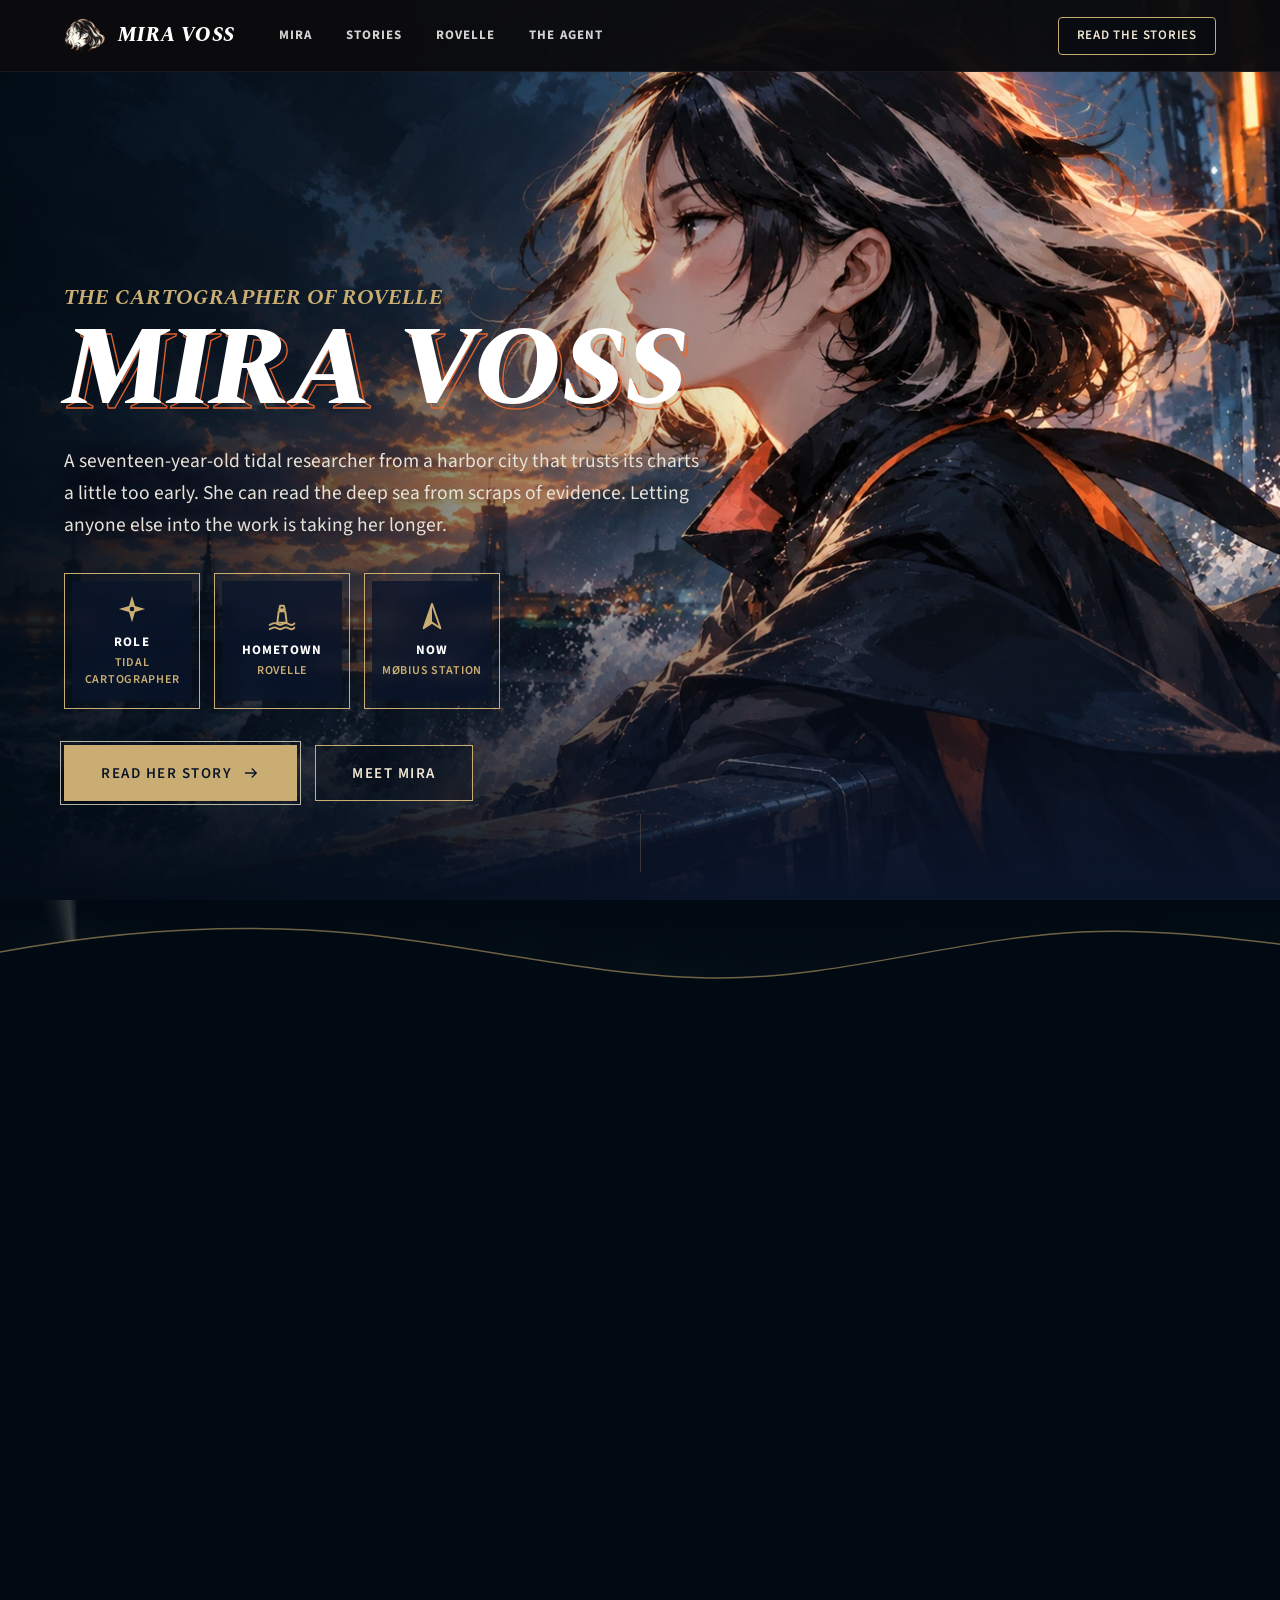
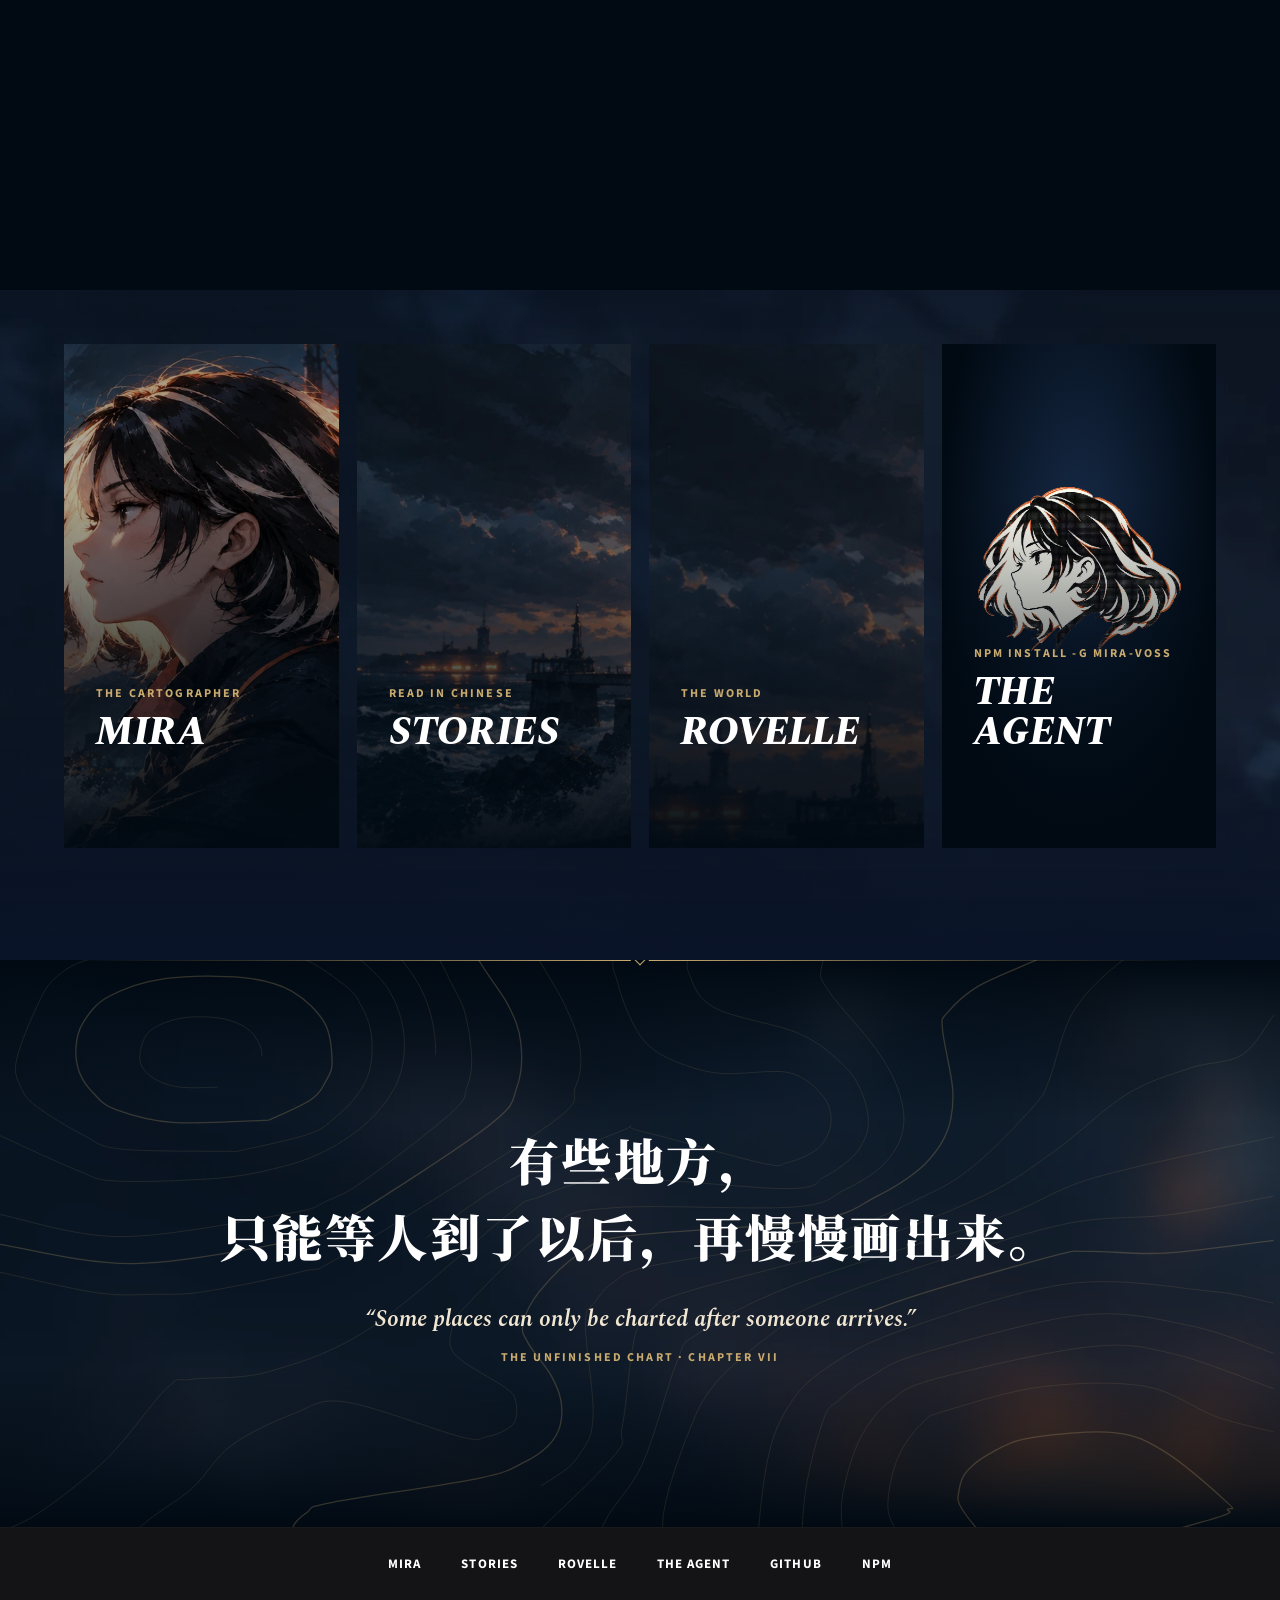
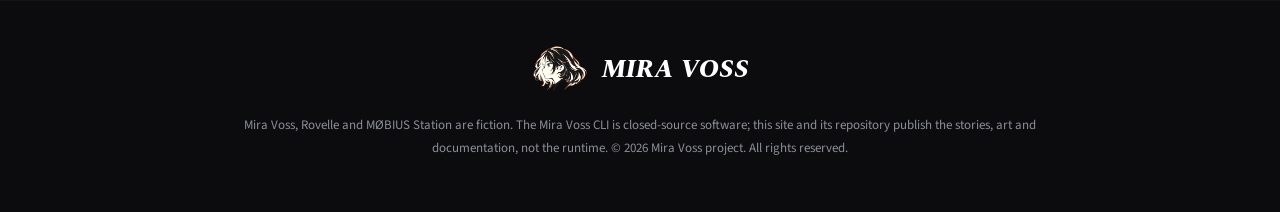
==== commit 022d372d: "Polish the site against leagueoflegends.com and the Universe pages Buttons become League CTAs: flat " ====
--- a/site/index.html
+++ b/site/index.html
@@ -22,7 +22,7 @@
   <script src="data/library.js" defer></script>
   <script src="site.js" defer></script>
 </head>
-<body>
+<body data-subbar="Home">
   <a class="skip-link" href="#main">Skip to content</a>
   <svg class="sprite" aria-hidden="true" focusable="false">
     <symbol id="i-arrow" viewBox="0 0 24 24"><path d="M4 12h15M13 6l6 6-6 6" fill="none" stroke="currentColor" stroke-width="1.8"/></symbol>
@@ -74,7 +74,7 @@
     </section>
 
     <!-- latest:start -->
-    <section class="blade blade-dark feature" id="latest" aria-labelledby="feature-title">
+    <section class="blade blade-dark feature" id="latest" data-nav="Newest story" aria-labelledby="feature-title">
       <div class="atmos" style="--atmos-img: url(assets/bg/ice.webp); --atmos-op: .8" aria-hidden="true"></div>
       <div class="beam" style="--beam-x: 6%; --beam-y: 12%" aria-hidden="true"></div>
       <div class="blade-inner feature-grid">
@@ -97,9 +97,11 @@
     
     
     
+    
+    
     <!-- latest:end -->
 
-    <section class="blade explore" aria-labelledby="explore-title">
+    <section class="blade explore" id="explore" data-nav="Explore" aria-labelledby="explore-title">
       <div class="atmos atmos-storm" aria-hidden="true"></div>
       <div class="blade-inner">
         <div class="blade-head">
@@ -127,7 +129,7 @@
       </div>
     </section>
 
-    <section class="blade blade-dark quote-band" aria-label="A line from The Unfinished Chart">
+    <section class="blade blade-dark quote-band" id="line" data-nav="A line" aria-label="A line from The Unfinished Chart">
       <div class="atmos atmos-dusk" aria-hidden="true"></div>
       <div class="isobaths-bg" data-isobaths="assets/chart-lines.svg" aria-hidden="true"></div>
       <figure class="blade-inner quote reveal">
@@ -138,13 +140,12 @@
   </main>
 
   <footer class="site-footer">
+    <nav class="footer-nav" aria-label="Footer">
+      <a href="mira.html">Mira</a><a href="stories.html">Stories</a><a href="world.html">Rovelle</a><a href="agent.html">The Agent</a><a href="https://github.com/mangiapanejohn-dev/mira-voss">GitHub</a><a href="https://www.npmjs.com/package/mira-voss">npm</a>
+    </nav>
     <div class="footer-inner">
-      <a class="footer-brand" href="index.html"><img src="assets/mira-logo-cutout.webp" alt="" width="64" height="53" loading="lazy" /><span>Mira Voss</span></a>
-      <nav class="footer-nav" aria-label="Footer">
-        <a href="mira.html">Mira</a><a href="stories.html">Stories</a><a href="world.html">Rovelle</a><a href="agent.html">The Agent</a>
-        <a href="https://github.com/mangiapanejohn-dev/mira-voss">GitHub</a><a href="https://www.npmjs.com/package/mira-voss">npm</a>
-      </nav>
-      <p class="footer-legal">Mira Voss, Rovelle and MØBIUS Station are fiction. The Mira Voss CLI is closed-source software; this site and its repository publish the stories, art and documentation, not the runtime.<br />© 2026 Mira Voss project. All rights reserved.</p>
+      <a class="footer-brand" href="index.html"><img src="assets/mira-logo-cutout.webp" alt="" width="56" height="47" loading="lazy" /><span>Mira Voss</span></a>
+      <p class="footer-legal">Mira Voss, Rovelle and MØBIUS Station are fiction. The Mira Voss CLI is closed-source software; this site and its repository publish the stories, art and documentation, not the runtime. © 2026 Mira Voss project. All rights reserved.</p>
     </div>
   </footer>
 </body>
--- a/site/base.css
+++ b/site/base.css
@@ -16,7 +16,7 @@
   --gold-pale: #f0e6d2;
   --gold-line: rgba(200, 170, 110, .22);
   --ember: #e8622c;
-  --text: #cdd0d4;
+  --text: #dcd8cf;
   --muted: #a09b8c;
   --display: 'Spectral', 'Iowan Old Style', Georgia, serif;
   --sans: 'Source Sans 3', 'Helvetica Neue', Arial, sans-serif;
@@ -25,6 +25,8 @@
   --ease-io: cubic-bezier(.7, 0, .3, 1);
   --edge: clamp(20px, 5vw, 88px);
   --bar: 72px;
+  --sub: 44px;
+  --rule: linear-gradient(90deg, transparent, var(--gold-line) 18%, var(--gold) 50%, var(--gold-line) 82%, transparent);
   --wave: url("data:image/svg+xml,%3Csvg xmlns='http://www.w3.org/2000/svg' viewBox='0 0 1440 90' preserveAspectRatio='none'%3E%3Cpath d='M0 52C120 30 240 22 360 34s240 44 360 44 240-40 360-46 240 22 360 30v66H0z' fill='%23010a13'/%3E%3Cpath d='M0 52C120 30 240 22 360 34s240 44 360 44 240-40 360-46 240 22 360 30' fill='none' stroke='%23c8aa6e' stroke-opacity='.55' stroke-width='1.5'/%3E%3C/svg%3E");
 }
 
@@ -58,33 +60,38 @@
 .js .misreg:not(.is-in)::before { transform: translate(0, 0); opacity: 0; }
 
 /* ---------- Layout ---------- */
-.blade { position: relative; padding: clamp(88px, 11vh, 150px) 0; overflow: clip; }
+.blade { position: relative; padding: clamp(72px, 9vw, 112px) 0; overflow: clip; }
 .blade-inner { position: relative; z-index: 1; max-width: 1560px; margin: 0 auto; padding: 0 var(--edge); }
-.blade-head { margin-bottom: clamp(36px, 5vh, 64px); }
+.blade-head { margin-bottom: clamp(32px, 4vw, 56px); }
 .blade-head .lede { margin-top: 22px; }
 .blade-dark { background: var(--abyss); }
 .blade-raised { background: linear-gradient(180deg, var(--navy) 0%, var(--navy-raised) 100%); }
-.blade + .blade::before { content: ''; position: absolute; z-index: 2; top: 0; left: 50%; width: min(560px, 70%); height: 1px; transform: translateX(-50%); background: linear-gradient(90deg, transparent, var(--gold-line) 20%, var(--gold) 50%, var(--gold-line) 80%, transparent); }
-.blade + .blade::after { content: ''; position: absolute; z-index: 2; top: -5px; left: calc(50% - 5px); width: 10px; height: 10px; transform: rotate(45deg); background: var(--navy); border: 1px solid var(--gold); }
+.blade + .blade::before, .notch::before { content: ''; position: absolute; z-index: 2; top: 0; left: 50%; width: min(1180px, 88%); height: 1px; transform: translateX(-50%); background: linear-gradient(90deg, transparent, var(--gold-line) 30%, var(--gold)) left / calc(50% - 9px) 1px no-repeat, linear-gradient(270deg, transparent, var(--gold-line) 30%, var(--gold)) right / calc(50% - 9px) 1px no-repeat; }
+.blade + .blade::after, .notch::after { content: ''; position: absolute; z-index: 2; top: -8.5px; left: calc(50% - 6px); width: 12px; height: 12px; border-right: 1px solid var(--gold); border-bottom: 1px solid var(--gold); transform: rotate(45deg); }
+
+/* A light blade, like the champion page's skins section: cool white, never cream */
+.blade-light { --navy: #f4f5f7; --navy-raised: #ffffff; --navy-line: #d8dbe1; --abyss: #eceef2; --text: #2a3140; --muted: #687080; --gold-pale: #0a1428; --gold-line: rgba(120, 90, 40, .25); color-scheme: light; background: #f4f5f7; color: #2a3140; }
+.blade-light .blade-title, .blade-light h3 { color: #0a1428; }
+.blade-light .supertitle, .blade-light .label, .blade-light .text-link { color: #8a6a2e; }
+.blade-light .text-link:hover { color: #0a1428; }
+.blade-light .misreg::before { opacity: .5; }
+.blade-light ::selection { background: #c8aa6e; color: #0a1428; }
 
 /* ---------- Gold frame (champion page meta boxes) ---------- */
 .frame { position: relative; border: 1px solid var(--gold); padding: 7px; }
 .frame-inner { position: relative; height: 100%; background: rgba(10, 20, 40, .78); }
 
 /* ---------- Top bar ---------- */
-.topbar { position: fixed; z-index: 60; inset: 0 0 auto; height: var(--bar); display: flex; align-items: center; gap: 44px; padding: 0 var(--edge); border-bottom: 1px solid transparent; transition: background-color .5s var(--ease-out), border-color .5s var(--ease-out); }
-.topbar::before { content: ''; position: absolute; z-index: -1; inset: 0 0 -40px; background: linear-gradient(180deg, rgba(1, 10, 19, .7), transparent); pointer-events: none; transition: opacity .5s; }
-.topbar.is-solid { background: rgba(1, 10, 19, .9); border-bottom-color: var(--gold-line); backdrop-filter: blur(14px); -webkit-backdrop-filter: blur(14px); }
-.topbar.is-solid::before { opacity: 0; }
+.topbar { position: fixed; z-index: 60; inset: 0 0 auto; height: var(--bar); display: flex; align-items: center; gap: 44px; padding: 0 var(--edge); background: rgba(12, 12, 14, .97); border-bottom: 1px solid rgba(255, 255, 255, .06); }
 .brand { display: flex; align-items: center; gap: 12px; color: #fff; font: italic 800 20px/1 var(--display); text-transform: uppercase; letter-spacing: .02em; white-space: nowrap; }
 .brand img { width: 42px; height: auto; transition: transform .7s var(--ease-out); }
 .brand:hover img { transform: rotate(-8deg) scale(1.08); }
 .topnav { display: flex; gap: 34px; margin-right: auto; }
-.topnav a { position: relative; padding: 10px 0; color: var(--gold-pale); font: 700 12.5px/1 var(--sans); letter-spacing: .16em; text-transform: uppercase; opacity: .78; transition: opacity .25s; }
-.topnav a::after { content: ''; position: absolute; left: 50%; bottom: 0; width: 7px; height: 7px; background: var(--gold); transform: translate(-50%, 8px) rotate(45deg) scale(0); transition: transform .45s var(--ease-out); }
-.topnav a:hover { opacity: 1; }
+.topnav a { position: relative; padding: 10px 0; color: #fff; font: 700 13px/1 var(--sans); letter-spacing: .08em; text-transform: uppercase; opacity: .82; transition: opacity .25s ease-in-out, color .25s ease-in-out; }
+.topnav a::after { content: ''; position: absolute; left: 0; right: 0; bottom: -20px; height: 2px; background: var(--gold); transform: scaleX(0); transition: transform .3s ease-in-out; }
+.topnav a:hover { opacity: 1; color: #d3bb8b; }
 .topnav a[aria-current='page'] { opacity: 1; color: #fff; }
-.topnav a:hover::after, .topnav a[aria-current='page']::after { transform: translate(-50%, 8px) rotate(45deg) scale(1); }
+.topnav a[aria-current='page']::after { transform: scaleX(1); }
 .menu-toggle { display: none; width: 44px; height: 44px; margin-right: -10px; position: relative; }
 .menu-toggle span { position: absolute; left: 11px; right: 11px; height: 1.5px; background: var(--gold-pale); transition: transform .5s var(--ease-out), top .5s var(--ease-out); }
 .menu-toggle span:first-child { top: 17px; }
@@ -100,22 +107,67 @@
 .menu-open .menu a { opacity: 1; transform: none; transition-delay: calc(.18s + var(--i) * .06s); }
 .menu-open { overflow: hidden; }
 
-/* ---------- Buttons ---------- */
-.btn { position: relative; isolation: isolate; display: inline-flex; align-items: center; justify-content: center; gap: 12px; min-height: 52px; padding: 0 28px; overflow: hidden; color: var(--gold-pale); font: 700 13px/1 var(--sans); letter-spacing: .16em; text-transform: uppercase; white-space: nowrap; background: rgba(1, 10, 19, .6); border: 1px solid transparent; border-image: linear-gradient(180deg, var(--gold), var(--gold-deep)) 1; transition: color .3s, background-color .3s, box-shadow .5s var(--ease-out); }
-.btn::before { content: ''; position: absolute; z-index: -1; inset: 0; background: linear-gradient(105deg, transparent 30%, rgba(240, 230, 210, .2) 50%, transparent 70%); transform: translateX(-110%); transition: transform .9s var(--ease-out); }
-.btn:hover::before { transform: translateX(110%); }
-.btn:hover { background-color: rgba(30, 35, 40, .9); box-shadow: inset 0 0 24px rgba(200, 170, 110, .2); }
-.btn svg { width: 18px; height: 18px; flex: none; transition: transform .5s var(--ease-out); }
-.btn:hover svg { transform: translateX(4px); }
-.btn-gold { color: var(--abyss); background: linear-gradient(180deg, #dcc391, var(--gold) 46%, #a3834a); border-image: none; border-color: #ead6a6; }
-.btn-gold:hover { color: var(--abyss); background-color: transparent; box-shadow: 0 0 0 1px rgba(240, 230, 210, .55), 0 10px 30px -6px rgba(200, 170, 110, .45); }
-.btn-gold::before { background: linear-gradient(105deg, transparent 30%, rgba(255, 255, 255, .55) 50%, transparent 70%); }
-.btn-small { min-height: 40px; padding: 0 18px; font-size: 12px; }
-.btn-row { display: flex; flex-wrap: wrap; gap: 14px; }
-.text-link { display: inline-flex; align-items: center; gap: 10px; color: var(--gold); font: 700 12.5px/1 var(--sans); letter-spacing: .16em; text-transform: uppercase; }
-.text-link svg { width: 16px; height: 16px; transition: transform .45s var(--ease-out); }
-.text-link:hover svg { transform: translateX(4px); }
-.text-link:hover { color: var(--gold-pale); }
+/* ---------- Buttons: the League CTA ----------
+   Primary: flat gold, navy text, a 1px ornamental frame 3px outside. Secondary: a gold outline.
+   Colour changes are quick (.25s / .3s ease-in-out), as on leagueoflegends.com. */
+.btn { position: relative; display: inline-flex; align-items: center; justify-content: center; gap: 10px; min-height: 56px; padding: 0 36px; color: var(--gold-pale); font: 600 15px/1 var(--sans); letter-spacing: .1em; text-transform: uppercase; white-space: nowrap; background: rgba(1, 10, 19, .35); border: 1px solid var(--gold); transition: color .25s ease-in-out, background-color .3s ease-in-out, border-color .3s ease-in-out; }
+.btn:hover { color: #0a1428; background-color: var(--gold); }
+.btn svg { width: 18px; height: 18px; flex: none; transition: transform .3s ease-in-out; }
+.btn:hover svg { transform: translateX(3px); }
+.btn-gold { color: #0a1428; background-color: var(--gold); border-color: var(--gold); outline: 1px solid rgba(240, 230, 210, .75); outline-offset: 3px; transition: color .25s ease-in-out, background-color .3s ease-in-out, outline-color .3s ease-in-out; }
+.btn-gold:hover { color: #0a1428; background-color: #d3bb8b; border-color: #d3bb8b; outline-color: #fff; }
+.btn:focus-visible { outline: 2px solid #fff; outline-offset: 5px; }
+.btn-small { min-height: 38px; padding: 0 18px; font-size: 13px; letter-spacing: .06em; border-radius: 4px; }
+.btn-row { display: flex; flex-wrap: wrap; gap: 18px; }
+.blade-light .btn { color: #0a1428; background: transparent; }
+.blade-light .btn:hover { background: #0a1428; color: #fff; border-color: #0a1428; }
+.blade-light .btn-gold { background: var(--gold); outline-color: rgba(10, 20, 40, .35); }
+.text-link { display: inline-flex; align-items: center; gap: 8px; color: var(--gold); font: 600 13px/1 var(--sans); letter-spacing: .1em; text-transform: uppercase; transition: color .25s ease-in-out; }
+.text-link svg { width: 16px; height: 16px; transition: transform .3s ease-in-out; }
+.text-link:hover svg { transform: translateX(3px); }
+.text-link:hover { color: #d3bb8b; }
+
+/* Inline meta separated by 4px gold diamonds, the champion page's separator */
+.diamonds { display: flex; flex-wrap: wrap; align-items: center; gap: 6px 14px; margin: 0; padding: 0; list-style: none; }
+.diamonds > * + *::before { content: ''; display: inline-block; width: 4px; height: 4px; margin: 0 14px 2px 0; background: var(--gold); transform: rotate(45deg); vertical-align: middle; }
+
+/* ---------- Universe headings ----------
+   Upright capitals in a gold gradient, widely tracked, over a rule that dips into a V. */
+.u-title { margin: 0; font: 700 clamp(48px, 5.4vw + 12px, 112px)/1 var(--display); letter-spacing: .14em; text-transform: uppercase; color: var(--gold); background: linear-gradient(180deg, #f1dfae 0%, #c8aa6e 52%, #8f6c33 100%); -webkit-background-clip: text; background-clip: text; -webkit-text-fill-color: transparent; text-wrap: balance; }
+.u-rule { position: relative; height: 1px; margin: 22px auto 0; width: min(1180px, 92%); }
+.u-rule::before, .u-rule::after { content: ''; }
+.u-rule.notch::before { top: 0; }
+.u-sub { margin: 20px 0 0; color: var(--gold-pale); font: 600 13px/1.4 var(--sans); letter-spacing: .32em; text-transform: uppercase; }
+.u-head { display: grid; grid-template-columns: 1fr auto 1fr; align-items: center; gap: 28px; margin: 0 auto clamp(32px, 4vw, 52px); max-width: 1180px; }
+.u-head::before, .u-head::after { content: ''; height: 1px; background: linear-gradient(90deg, transparent, var(--gold-line) 40%, var(--gold)); }
+.u-head::after { background: linear-gradient(270deg, transparent, var(--gold-line) 40%, var(--gold)); }
+.u-head p { margin: 0; color: var(--gold-pale); font: 600 14px/1.3 var(--sans); letter-spacing: .26em; text-transform: uppercase; text-align: center; }
+.u-head p em { color: var(--gold); font: italic 700 17px/1 var(--display); letter-spacing: .08em; }
+.u-head svg, .u-head img { display: block; width: 26px; height: 26px; margin: 0 auto 10px; color: var(--gold); }
+
+/* A 'scroll to begin' cue at the foot of a Universe opening */
+.u-cue { position: absolute; left: 50%; bottom: 26px; display: flex; flex-direction: column; align-items: center; gap: 8px; color: var(--gold-pale); font: 600 11px/1 var(--sans); letter-spacing: .26em; text-transform: uppercase; transform: translateX(-50%); }
+.u-cue svg { width: 18px; height: 18px; color: var(--gold); animation: cue-bob 2.2s ease-in-out infinite; }
+@keyframes cue-bob { 50% { transform: translateY(5px); } }
+
+/* ---------- Universe sub-bar: where you are, and how far down ---------- */
+.subbar { position: fixed; z-index: 58; left: 0; right: 0; top: var(--bar); height: var(--sub); display: flex; align-items: center; gap: 22px; padding: 0 var(--edge); background: rgba(16, 16, 18, .94); border-bottom: 1px solid rgba(255, 255, 255, .06); backdrop-filter: blur(10px); -webkit-backdrop-filter: blur(10px); transform: translateY(-100%); opacity: 0; transition: transform .45s ease-in-out, opacity .3s ease-in-out; }
+.subbar.is-shown { transform: none; opacity: 1; }
+.subbar-crumb { display: flex; align-items: center; gap: 12px; padding-right: 22px; border-right: 1px solid rgba(255, 255, 255, .08); height: 100%; color: var(--gold); font: 700 12px/1 var(--sans); letter-spacing: .14em; text-transform: uppercase; white-space: nowrap; }
+.subbar-crumb img { width: 24px; height: auto; }
+.subbar-crumb span::before { content: '›'; margin-right: 10px; color: rgba(255, 255, 255, .4); }
+.subbar-top { flex: none; display: grid; place-items: center; width: 26px; height: 26px; border: 1px solid var(--gold); border-radius: 50%; color: var(--gold); transition: background-color .25s, color .25s; }
+.subbar-top:hover { background: var(--gold); color: #0a1428; }
+.subbar-top svg { width: 12px; height: 12px; }
+.subbar-track { position: relative; flex: 1; height: 100%; }
+.subbar-track::before { content: ''; position: absolute; left: 0; right: 0; top: 50%; height: 1px; background: rgba(200, 170, 110, .25); }
+.subbar-fill { position: absolute; left: 0; top: 50%; height: 1px; width: 100%; background: linear-gradient(90deg, rgba(200, 170, 110, .2), var(--gold)); transform-origin: left; transform: scaleX(0); }
+.subbar-dot { position: absolute; top: 50%; width: 22px; height: 22px; margin: -11px 0 0 -11px; display: grid; place-items: center; }
+.subbar-dot::before { content: ''; width: 5px; height: 5px; background: #6b6455; transform: rotate(45deg); transition: background-color .3s, box-shadow .3s, transform .3s; }
+.subbar-dot.is-past::before { background: var(--gold); }
+.subbar-dot.is-current::before { background: #f1dfae; transform: rotate(45deg) scale(1.5); box-shadow: 0 0 10px 2px rgba(241, 223, 174, .55); }
+.subbar-dot span { position: absolute; top: calc(100% + 6px); left: 50%; padding: 6px 10px; color: var(--gold-pale); background: #101012; border: 1px solid var(--gold-line); font: 600 11px/1 var(--sans); letter-spacing: .12em; text-transform: uppercase; white-space: nowrap; transform: translate(-50%, -4px); opacity: 0; pointer-events: none; transition: opacity .2s, transform .2s; }
+.subbar-dot:hover span, .subbar-dot:focus-visible span { opacity: 1; transform: translate(-50%, 0); }
 
 /* ---------- Page moods: each page has its own water and light ---------- */
 [data-theme='dusk'] { --navy: #130f14; --navy-raised: #1d1519; --navy-line: #35272c; --abyss: #09070a; --gold-line: rgba(214, 160, 110, .22); }
@@ -166,15 +218,15 @@
 .js .reveal { opacity: 0; transform: translateY(30px); transition: opacity 1s var(--ease-out) var(--rd, 0s), transform 1.2s var(--ease-out) var(--rd, 0s); }
 .js .reveal.is-in { opacity: 1; transform: none; }
 
-/* ---------- Footer ---------- */
-.site-footer { position: relative; background: var(--abyss); border-top: 1px solid var(--gold-line); }
-.footer-inner { max-width: 1560px; margin: 0 auto; padding: 64px var(--edge) 48px; display: grid; grid-template-columns: auto 1fr; gap: 28px 64px; align-items: start; }
-.footer-brand { display: flex; align-items: center; gap: 16px; color: #fff; font: italic 800 30px/1 var(--display); text-transform: uppercase; }
-.footer-brand img { width: 64px; height: auto; }
-.footer-nav { display: flex; flex-wrap: wrap; gap: 14px 32px; justify-content: flex-end; padding-top: 14px; }
-.footer-nav a { color: var(--gold-pale); font: 700 12px/1 var(--sans); letter-spacing: .16em; text-transform: uppercase; opacity: .8; }
-.footer-nav a:hover { opacity: 1; color: var(--gold); }
-.footer-legal { grid-column: 1 / -1; margin: 0; padding-top: 26px; border-top: 1px solid var(--navy-line); color: var(--muted); font-size: 13.5px; line-height: 1.7; }
+/* ---------- Footer: centred, as the League footer ---------- */
+.site-footer { position: relative; background: #0c0c0e; border-top: 1px solid rgba(255, 255, 255, .06); }
+.footer-nav { display: flex; flex-wrap: wrap; justify-content: center; gap: 12px 40px; padding: 30px var(--edge); background: #141416; }
+.footer-nav a { color: #fff; font: 700 13px/1 var(--sans); letter-spacing: .08em; text-transform: uppercase; transition: color .25s ease-in-out; }
+.footer-nav a:hover { color: #d3bb8b; }
+.footer-inner { max-width: 1100px; margin: 0 auto; padding: 44px var(--edge) 52px; display: flex; flex-direction: column; align-items: center; gap: 22px; text-align: center; }
+.footer-brand { display: flex; align-items: center; gap: 14px; color: #fff; font: italic 800 26px/1 var(--display); text-transform: uppercase; }
+.footer-brand img { width: 56px; height: auto; }
+.footer-legal { margin: 0; max-width: 62em; color: #8b8f97; font-size: 13px; line-height: 1.75; }
 
 /* ---------- The tide: page transitions ----------
    On leaving, dark water with a gold crest rises over the page; on arrival it drains away. */
@@ -192,8 +244,8 @@
   .brand img { width: 36px; }
   .menu-toggle { display: block; }
   .topbar .btn-small { display: none; }
-  .footer-inner { grid-template-columns: 1fr; }
-  .footer-nav { justify-content: flex-start; padding-top: 0; }
+  .subbar-track { display: none; }
+  .subbar { justify-content: space-between; }
 }
 
 @media (prefers-reduced-motion: reduce) {
--- a/site/pages.css
+++ b/site/pages.css
@@ -20,8 +20,8 @@
 .meta-box { width: 136px; height: 136px; }
 .meta-box .frame-inner { display: flex; flex-direction: column; align-items: center; justify-content: center; gap: 6px; padding: 10px 8px; text-align: center; backdrop-filter: blur(6px); -webkit-backdrop-filter: blur(6px); }
 .meta-box svg { width: 30px; height: 30px; margin-bottom: 6px; color: var(--gold); }
-.meta-title { color: #fff; font: 700 12px/1 var(--sans); letter-spacing: .16em; text-transform: uppercase; }
-.meta-value { color: var(--gold); font: 600 15px/1.2 var(--sans); }
+.meta-title { color: #fff; font: 700 13px/1 var(--sans); letter-spacing: .08em; text-transform: uppercase; }
+.meta-value { color: var(--gold); font: 600 12px/1.35 var(--sans); letter-spacing: .06em; text-transform: uppercase; }
 .scroll-cue { position: absolute; left: 50%; bottom: 28px; width: 1px; height: 58px; overflow: hidden; background: var(--gold-line); }
 .scroll-cue span { position: absolute; left: 0; top: -40%; width: 1px; height: 40%; background: var(--gold); animation: cue 2.6s var(--ease-io) infinite; }
 @keyframes cue { to { top: 100%; } }
@@ -48,8 +48,8 @@
 .feature-grid { display: grid; grid-template-columns: minmax(0, 5fr) minmax(0, 7fr); gap: clamp(40px, 6vw, 112px); align-items: center; }
 .feature-cover { display: block; width: 100%; max-width: 520px; aspect-ratio: 4 / 5; }
 .feature-cover .frame-inner { display: block; overflow: hidden; }
-.feature-cover img { width: 100%; height: 100%; object-fit: cover; transition: transform 1.8s var(--ease-out); }
-.feature-cover:hover img { transform: scale(1.05) rotate(-1deg); }
+.feature-cover img { width: 100%; height: 100%; object-fit: cover; transition: transform .6s var(--ease-out); }
+.feature-cover:hover img { transform: scale(1.05); }
 .feature-copy .zh-title { margin: 20px 0 24px; }
 .pull-quote { margin: 34px 0 38px; padding: 4px 0 4px 24px; border-left: 2px solid var(--ember); }
 .pull-quote p { margin: 0 0 10px; color: var(--gold-pale); font: 600 clamp(19px, .6vw + 15px, 24px)/1.6 var(--serif-zh); }
@@ -59,12 +59,12 @@
 .explore-grid { display: grid; grid-template-columns: repeat(4, minmax(0, 1fr)); gap: 18px; }
 .explore-card { position: relative; isolation: isolate; display: block; height: clamp(440px, 56vh, 580px); overflow: hidden; background: var(--abyss); }
 .explore-art { position: absolute; z-index: -2; inset: 0; }
-.explore-art img { width: 100%; height: 100%; object-fit: cover; transform: scale(1.02); filter: brightness(.68) saturate(.85); transition: transform 1.6s var(--ease-out), filter .9s var(--ease-out); }
+.explore-art img { width: 100%; height: 100%; object-fit: cover; transform: scale(1.02); filter: brightness(.68) saturate(.85); transition: transform .6s var(--ease-out), filter .3s ease-in-out; }
 .explore-card::after { content: ''; position: absolute; z-index: -1; inset: 0; background: linear-gradient(0deg, rgba(1, 10, 19, .96) 0%, rgba(1, 10, 19, .45) 42%, rgba(1, 10, 19, 0) 70%); }
-.explore-card::before { content: ''; position: absolute; z-index: 1; inset: 12px; border: 1px solid var(--gold); opacity: 0; transform: scale(1.05); transition: opacity .6s, transform 1s var(--ease-out); pointer-events: none; }
+.explore-card::before { content: ''; position: absolute; z-index: 1; inset: 12px; border: 1px solid var(--gold); opacity: 0; transform: scale(1.03); transition: opacity .3s ease-in-out, transform .4s var(--ease-out); pointer-events: none; }
 .explore-body { position: absolute; left: 0; right: 0; bottom: 0; display: flex; flex-direction: column; gap: 10px; padding: 34px 32px 38px; }
 .explore-title { color: #fff; font: italic 800 clamp(34px, 2.2vw + 12px, 54px)/1 var(--display); text-transform: uppercase; transition: transform .8s var(--ease-out); }
-.explore-text { max-width: 22em; color: var(--text); font-size: 15.5px; line-height: 1.55; opacity: 0; transform: translateY(12px); transition: opacity .6s, transform .8s var(--ease-out); }
+.explore-text { max-width: 22em; color: var(--text); font-size: 15.5px; line-height: 1.55; opacity: 0; transform: translateY(10px); transition: opacity .3s ease-in-out, transform .4s var(--ease-out); }
 .explore-card:hover::before, .explore-card:focus-visible::before { opacity: 1; transform: none; }
 .explore-card:hover .explore-art img, .explore-card:focus-visible .explore-art img { transform: scale(1.08); filter: brightness(.82) saturate(1); }
 .explore-card:hover .explore-text, .explore-card:focus-visible .explore-text { opacity: 1; transform: none; }
@@ -113,7 +113,7 @@
 
 /* People: a line of their own, then who they are */
 .people { display: grid; grid-template-columns: repeat(3, minmax(0, 1fr)); gap: 18px; }
-.person { position: relative; display: flex; flex-direction: column; min-height: 330px; padding: 34px 32px 30px; background: linear-gradient(170deg, var(--navy-raised), var(--navy) 70%); border: 1px solid var(--navy-line); transition: border-color .5s, transform .8s var(--ease-out); }
+.person { position: relative; display: flex; flex-direction: column; min-height: 330px; padding: 34px 32px 30px; background: linear-gradient(170deg, var(--navy-raised), var(--navy) 70%); border: 1px solid var(--navy-line); transition: border-color .3s ease-in-out, transform .3s ease-in-out; }
 .person::before { content: '「'; position: absolute; top: 10px; right: 22px; color: var(--gold-deep); font: 900 84px/1 var(--serif-zh); opacity: .5; transition: color .5s, opacity .5s; }
 .person:hover { border-color: var(--gold-deep); transform: translateY(-4px); }
 .person:hover::before { color: var(--ember); opacity: .7; }
@@ -124,24 +124,33 @@
 .person-role { display: block; margin-top: 6px; }
 .person-note { margin: 12px 0 0; color: var(--text); font-size: 15px; line-height: 1.55; }
 
-/* Art viewer (the champion page's skins) */
-.art-viewer { display: grid; grid-template-columns: minmax(0, 1fr) 280px; gap: 20px; }
-.art-stage { position: relative; aspect-ratio: 16 / 9; overflow: hidden; background: radial-gradient(ellipse at 50% 42%, #152742, var(--abyss) 74%); border: 1px solid var(--navy-line); }
-.art-slide { position: absolute; inset: 0; margin: 0; opacity: 0; transform: scale(1.06); transition: opacity 1s var(--ease-out), transform 1.8s var(--ease-out); }
+/* Art viewer, as the champion page's skins: a wide stage, arrows, a centred strip of thumbnails */
+.skins-title { margin: 0 0 28px; color: #0a1428; font: italic 800 clamp(26px, 1.2vw + 18px, 36px)/1.1 var(--display); text-transform: uppercase; }
+.art-viewer { display: flex; flex-direction: column; }
+.art-stage { position: relative; aspect-ratio: 16 / 9; max-height: 78vh; overflow: hidden; background: radial-gradient(ellipse at 50% 42%, #18294a, #050b14 74%); }
+.art-slide { position: absolute; inset: 0; margin: 0; opacity: 0; transform: scale(1.04); transition: opacity .6s ease-in-out, transform 1.2s var(--ease-out); }
 .art-slide.is-active { opacity: 1; transform: none; }
 .art-slide img { width: 100%; height: 100%; object-fit: cover; }
-.art-slide-profile img { object-fit: contain; padding: 5% 12% 15%; }
-.art-caption { position: absolute; left: 0; right: 0; bottom: 0; padding: 90px 40px 32px; background: linear-gradient(0deg, rgba(1, 10, 19, .92), rgba(1, 10, 19, 0)); pointer-events: none; }
-.art-caption h3 { margin: 0 0 6px; color: #fff; font: italic 800 clamp(28px, 2vw + 12px, 44px)/1 var(--display); text-transform: uppercase; }
-.art-caption p { max-width: 42em; margin: 0; color: var(--text); font-size: 16px; }
-.art-thumbs { display: flex; flex-direction: column; gap: 14px; }
-.art-thumb { display: grid; grid-template-columns: 104px 1fr; align-items: center; gap: 16px; padding: 8px; border: 1px solid transparent; color: #8d929a; text-align: left; transition: border-color .4s, color .4s, background-color .4s; }
-.art-thumb:hover { color: var(--gold-pale); background: rgba(200, 170, 110, .05); }
-.art-thumb[aria-selected='true'] { border-color: var(--gold); color: #fff; }
-.thumb-frame { display: block; aspect-ratio: 16 / 10; overflow: hidden; background: var(--abyss); }
-.thumb-frame img { width: 100%; height: 100%; object-fit: cover; }
-.thumb-profile img { object-fit: contain; padding: 6px; }
-.thumb-name { font: italic 700 17px/1.2 var(--display); text-transform: uppercase; }
+.art-slide-profile img { object-fit: contain; padding: 5% 12% 6%; }
+.art-arrow { position: absolute; z-index: 2; top: 50%; width: 52px; height: 52px; display: grid; place-items: center; color: #fff; background: rgba(1, 10, 19, .45); transform: translateY(-50%); opacity: 0; transition: opacity .3s ease-in-out, background-color .25s ease-in-out; }
+.art-arrow svg { width: 30px; height: 30px; }
+.art-prev { left: 16px; }
+.art-next { right: 16px; }
+.art-stage:hover .art-arrow, .art-arrow:focus-visible { opacity: 1; }
+.art-arrow:hover { background: rgba(1, 10, 19, .8); }
+.art-thumbs { display: flex; justify-content: center; gap: 16px; margin-top: 18px; }
+.art-thumb { display: flex; flex-direction: column; align-items: center; gap: 12px; width: min(220px, 40vw); color: #999; text-align: center; }
+.thumb-frame { display: block; width: 100%; aspect-ratio: 16 / 10; overflow: hidden; padding: 4px; border: 2px solid transparent; background: transparent; transition: border-color .3s ease-in-out; }
+.thumb-frame img { width: 100%; height: 100%; object-fit: cover; transition: transform .3s ease-in-out; }
+.thumb-profile img { object-fit: contain; background: #0a1428; padding: 6px; }
+.art-thumb:hover .thumb-frame img { transform: scale(1.06); }
+.art-thumb[aria-selected='true'] .thumb-frame { border: 1px solid var(--gold); padding: 5px; }
+.thumb-name { font: 600 13px/1.3 var(--sans); letter-spacing: .06em; text-transform: uppercase; transition: color .25s ease-in-out; }
+.art-thumb:hover .thumb-name { color: #5b6271; }
+.art-thumb[aria-selected='true'] .thumb-name { color: #a7843f; }
+.art-caption { max-width: 640px; margin: 22px auto 0; text-align: center; }
+.art-caption h3 { margin: 0 0 6px; font: italic 800 22px/1.2 var(--display); text-transform: uppercase; }
+.art-caption p { margin: 0; color: var(--muted); font-size: 15.5px; }
 
 /* ===== Stories page ===== */
 .library { display: grid; gap: clamp(28px, 4vw, 48px); }
@@ -151,16 +160,16 @@
 .work:hover::before { transform: scale(1.12); opacity: 1; }
 .work-cover { display: block; align-self: start; aspect-ratio: 4 / 5; }
 .work-cover .frame-inner { display: block; overflow: hidden; }
-.work-cover img { width: 100%; height: 100%; object-fit: cover; transition: transform 1.8s var(--ease-out); }
+.work-cover img { width: 100%; height: 100%; object-fit: cover; transition: transform .6s var(--ease-out); }
 .work-cover:hover img { transform: scale(1.05); }
-.work-meta { display: flex; flex-wrap: wrap; gap: 8px 22px; margin: 0 0 14px; padding: 0; list-style: none; }
+.work-meta { margin: 0 0 14px; }
 .work-meta li { color: var(--muted); font: 600 13px/1.4 var(--sans); letter-spacing: .08em; text-transform: uppercase; }
 .work-meta li:first-child { color: var(--gold); font-weight: 700; }
 .work-title { margin: 0; color: #fff; font: italic 800 clamp(38px, 2.6vw + 16px, 66px)/1 var(--display); text-transform: uppercase; }
 .work .zh-title { margin: 14px 0 22px; }
 .work .lede { margin-bottom: 26px; }
 .chapters { margin: 30px 0 32px; padding: 0; list-style: none; border-top: 1px solid var(--navy-line); counter-reset: none; }
-.chapters a { position: relative; display: grid; grid-template-columns: 118px minmax(0, 1fr) auto 22px; align-items: center; gap: 18px; padding: 16px 14px 16px 18px; border-bottom: 1px solid var(--navy-line); background: linear-gradient(90deg, rgba(200, 170, 110, .1), transparent 70%) no-repeat; background-size: 0 100%; transition: background-size .7s var(--ease-out); }
+.chapters a { position: relative; display: grid; grid-template-columns: 118px minmax(0, 1fr) auto 22px; align-items: center; gap: 18px; padding: 16px 14px 16px 18px; border-bottom: 1px solid var(--navy-line); background: linear-gradient(90deg, rgba(200, 170, 110, .1), transparent 70%) no-repeat; background-size: 0 100%; transition: background-size .4s ease-in-out; }
 .chapters a::before { content: ''; position: absolute; left: 0; top: 0; bottom: 0; width: 2px; background: var(--gold); transform: scaleY(0); transition: transform .45s var(--ease-out); }
 .chapters a:hover { background-size: 100% 100%; }
 .chapters a:hover::before { transform: scaleY(1); }
@@ -266,25 +275,43 @@
 .copy-button { min-width: 96px; padding: 0 18px; border-left: 1px solid var(--gold-deep); color: var(--gold); font: 700 12px/1 var(--sans); letter-spacing: .16em; text-transform: uppercase; transition: background-color .3s, color .3s; }
 .copy-button:hover { background: rgba(200, 170, 110, .12); color: var(--gold-pale); }
 
-.abilities { display: grid; grid-template-columns: minmax(0, 7fr) minmax(0, 5fr); gap: clamp(36px, 5vw, 90px); align-items: start; }
-.ability-keys { display: flex; gap: 14px; margin: 0 0 34px; }
-.ability-key { position: relative; display: grid; place-items: center; width: 82px; height: 82px; color: var(--muted); background: linear-gradient(160deg, #17263d, var(--navy) 80%); border: 1px solid var(--navy-line); transition: transform .45s var(--ease-out), border-color .3s, color .3s, box-shadow .45s var(--ease-out); }
-.ability-key svg { width: 36px; height: 36px; }
-.ability-key .key-letter { position: absolute; right: -1px; bottom: -1px; min-width: 24px; height: 24px; padding: 0 4px; color: var(--gold); background: var(--abyss); border: 1px solid var(--gold-deep); font: italic 800 13px/22px var(--display); text-align: center; }
-.ability-key::after { content: ''; position: absolute; left: 50%; bottom: -18px; width: 8px; height: 8px; background: var(--ember); transform: translateX(-50%) rotate(45deg) scale(0); transition: transform .45s var(--ease-out); }
-.ability-key:hover { color: var(--gold-pale); border-color: var(--gold-deep); transform: translateY(-3px); }
-.ability-key[aria-selected='true'] { color: #fff; border-color: var(--gold); transform: translateY(-5px); box-shadow: 0 14px 34px -12px rgba(200, 170, 110, .45), inset 0 0 0 1px rgba(200, 170, 110, .35); }
-.ability-key[aria-selected='true']::after { transform: translateX(-50%) rotate(45deg) scale(1); }
-.ability-panel { position: relative; min-height: 220px; padding: 30px 0 0 34px; border-left: 1px solid var(--gold-line); }
-.ability-panel [data-key] { position: absolute; top: -10px; right: 0; color: rgba(200, 170, 110, .08); font: italic 800 180px/1 var(--display); pointer-events: none; }
-.ability-panel [data-slot] { display: block; margin-bottom: 8px; }
-.ability-panel h3 { margin: 0 0 14px; color: #fff; font: italic 800 clamp(28px, 1.4vw + 18px, 40px)/1.05 var(--display); text-transform: uppercase; }
-.ability-panel p { max-width: 32em; font-size: 18px; }
-.install-card .frame-inner { padding: 32px 32px 28px; }
-.install-card h3 { margin: 0; color: #fff; font: italic 800 30px/1 var(--display); text-transform: uppercase; }
-.install-card .install-command { margin: 22px 0 18px; }
-.install-card p { font-size: 15.5px; }
-.install-links { display: flex; flex-wrap: wrap; gap: 14px 26px; margin: 20px 0 0; }
+/* Abilities, laid out as on a champion page: tabs on the left, a framed plate on the right,
+   the ability's name and text centred under the plate. Tabs play through on their own. */
+.abilities { display: grid; grid-template-columns: minmax(0, 1fr) minmax(0, 1fr); gap: clamp(36px, 5vw, 96px); align-items: center; }
+.abilities-main .lede { margin: 22px 0 0; }
+.ability-keys { display: flex; flex-wrap: wrap; gap: 18px; margin: 44px 0 0; }
+.ability-key { position: relative; display: flex; flex-direction: column; align-items: center; gap: 12px; width: 92px; color: #fff; filter: opacity(.5); transition: transform .3s, filter .3s; }
+.ability-key:hover { filter: opacity(1); transform: scale(1.1); }
+.ability-key[aria-selected='true'] { filter: none; transform: none; }
+.key-icon { position: relative; display: grid; place-items: center; width: 84px; height: 84px; background: radial-gradient(circle at 50% 40%, #1d2c46, #0a1428 75%); border: 1px solid var(--navy-line); color: var(--gold-pale); transition: border-color .3s, box-shadow .3s; }
+.ability-key[aria-selected='true'] .key-icon { border-color: var(--gold); box-shadow: 0 0 0 1px rgba(200, 170, 110, .35), 0 10px 26px -10px rgba(200, 170, 110, .6); }
+.key-icon svg { width: 38px; height: 38px; }
+.key-letter { position: absolute; right: -1px; bottom: -1px; min-width: 22px; height: 22px; padding: 0 4px; color: var(--gold); background: var(--abyss); border: 1px solid var(--gold-deep); font: italic 800 12px/20px var(--display); text-align: center; }
+.key-name { font: 600 12.5px/1.35 var(--sans); letter-spacing: .06em; text-transform: uppercase; text-align: center; }
+.tab-meter { position: absolute; left: 0; right: 0; bottom: -10px; height: 2px; background: var(--gold); transform-origin: left; transform: scaleX(0); }
+.ability-key.is-timing .tab-meter { animation: meter 7s linear forwards; }
+.is-paused .ability-key.is-timing .tab-meter, .is-offscreen .ability-key.is-timing .tab-meter { animation-play-state: paused; }
+@keyframes meter { to { transform: scaleX(1); } }
+.ability-media { position: relative; }
+.ability-frame { padding: 14px; }
+.ability-plate { position: relative; display: grid; place-items: center; aspect-ratio: 16 / 9; overflow: hidden; background: radial-gradient(ellipse at 50% 45%, rgba(232, 98, 44, .14), transparent 60%), url(assets/bg/storm.webp) center / cover; }
+.ability-plate::after { content: ''; position: absolute; inset: 0; background: linear-gradient(0deg, rgba(4, 5, 7, .75), rgba(4, 5, 7, .2)); }
+.plate-glyph { position: relative; z-index: 1; width: 34%; height: auto; aspect-ratio: 1; color: var(--gold-pale); stroke-dasharray: 1; stroke-dashoffset: 0; filter: drop-shadow(0 0 18px rgba(200, 170, 110, .35)); }
+.plate-glyph.is-drawing { animation: draw-glyph 1.1s var(--ease-out); }
+@keyframes draw-glyph { from { stroke-dashoffset: 1; opacity: .2; } to { stroke-dashoffset: 0; opacity: 1; } }
+.plate-key { position: absolute; z-index: 1; right: 22px; bottom: 6px; color: rgba(240, 230, 210, .14); font: italic 800 120px/1 var(--display); }
+.ability-info { margin-top: 26px; text-align: center; }
+.ability-info h3 { margin: 0 0 6px; color: #fff; font: italic 800 clamp(24px, 1vw + 18px, 32px)/1.1 var(--display); text-transform: uppercase; }
+.ability-info .label { color: #8d929a; margin-bottom: 12px; }
+.ability-info p { max-width: 34em; margin: 0 auto; font-size: 17px; }
+
+.faq-grid { display: grid; grid-template-columns: minmax(0, 5fr) minmax(0, 7fr); gap: clamp(36px, 5vw, 96px); align-items: start; }
+.spec-note { margin-top: 36px; padding: 26px 28px; background: #fff; border: 1px solid #d8dbe1; border-top: 2px solid var(--gold); }
+.spec-note h3 { margin: 10px 0 12px; font: italic 800 24px/1.1 var(--display); text-transform: uppercase; }
+.spec-note p { color: var(--text); font-size: 15.5px; }
+.blade-light .faq summary { color: #0a1428; }
+.blade-light .faq summary:hover { color: #8a6a2e; }
+.blade-light .faq .answer a { color: #8a6a2e; }
 
 .steps { display: grid; grid-template-columns: repeat(5, minmax(0, 1fr)); gap: 18px; margin: 0; padding: 0; list-style: none; counter-reset: step; }
 .steps li { position: relative; padding: 70px 22px 26px; border-top: 1px solid var(--gold); background: linear-gradient(180deg, rgba(200, 170, 110, .06), transparent 60%); counter-increment: step; }
@@ -303,10 +330,24 @@
 .faq .answer p { margin: 0 0 .8em; }
 .faq .answer a { color: var(--gold); border-bottom: 1px solid var(--gold-line); }
 
-.note-band .frame-inner { display: grid; grid-template-columns: auto 1fr; gap: 32px; align-items: center; padding: 34px 38px; }
-.note-band img { width: 110px; height: auto; }
-.note-band h3 { margin: 0 0 8px; color: #fff; font: italic 800 26px/1.1 var(--display); text-transform: uppercase; }
-.note-band p { margin: 0; max-width: 60em; }
+
+
+/* ===== Universe pages: centred upright titles over a notched rule ===== */
+.u-hero { min-height: clamp(560px, 82vh, 820px); justify-content: center; text-align: center; }
+.u-hero .masthead-body { display: flex; flex-direction: column; align-items: center; padding-bottom: clamp(96px, 14vh, 140px); }
+.u-hero .masthead-body > :not(.champion-name) { max-width: none; }
+.u-hero .masthead-bio { max-width: 40em !important; margin-top: 26px; color: #d6d2c8; }
+.u-hero .masthead-shade { background: linear-gradient(0deg, var(--navy) 0%, rgba(4, 6, 10, .55) 34%, rgba(4, 6, 10, .25) 70%, rgba(4, 6, 10, .55) 100%); }
+.u-hero .u-rule { width: min(1080px, 88vw); }
+[data-mode='universe'] .blade-title { font-style: normal; font-weight: 700; letter-spacing: .1em; background: linear-gradient(180deg, #f1dfae 0%, #c8aa6e 55%, #9a7639 100%); -webkit-background-clip: text; background-clip: text; -webkit-text-fill-color: transparent; }
+[data-mode='universe'] .blade-title.misreg::before { display: none; }
+[data-mode='universe'] .blade-light .blade-title { background: none; -webkit-text-fill-color: #0a1428; color: #0a1428; }
+[data-mode='universe'] .supertitle { font-style: normal; letter-spacing: .16em; font-size: 15px; font-family: var(--sans); font-weight: 700; }
+.u-head > span { display: flex; flex-direction: column; align-items: center; color: var(--gold-pale); font: 600 14px/1.3 var(--sans); letter-spacing: .26em; text-transform: uppercase; text-align: center; }
+.u-head > span em { color: var(--gold); font: italic 700 18px/1.2 var(--display); letter-spacing: .08em; margin-top: 4px; }
+.u-head > span img, .u-head > span svg { width: 28px; height: auto; margin: 0 0 12px; color: var(--gold); }
+h2.u-head { font-weight: inherit; }
+.blade-light .u-head > span { color: #0a1428; }
 
 /* ===== Responsive ===== */
 @media (max-width: 1180px) {
@@ -320,13 +361,11 @@
   .timeline .tick { display: none; }
 }
 @media (max-width: 960px) {
-  .feature-grid, .bio-grid, .work, .chart-grid, .bells, .station-grid, .abilities, .canon-cols { grid-template-columns: 1fr; }
+  .feature-grid, .bio-grid, .work, .chart-grid, .bells, .station-grid, .abilities, .canon-cols, .faq-grid { grid-template-columns: 1fr; }
   .feature-cover { max-width: 420px; }
   .work-cover { max-width: 300px; }
   .bio-aside { position: static; }
-  .art-viewer { grid-template-columns: 1fr; }
-  .art-thumbs { flex-direction: row; }
-  .art-thumb { flex: 1; grid-template-columns: 1fr; }
+  .art-arrow { opacity: 1; width: 40px; height: 40px; }
   .reading-order { grid-template-columns: 1fr; }
   .reading-order::before { display: none; }
   .reading-order li { padding: 0 0 26px 30px; }
@@ -355,13 +394,12 @@
   .bell-row { gap: 10px; }
   .bell { width: auto; flex: 1; }
   .people-list li { grid-template-columns: 1fr; gap: 4px; }
-  .ability-keys { gap: 8px; }
-  .ability-key { width: 58px; height: 58px; }
-  .ability-key svg { width: 26px; height: 26px; }
-  .ability-panel { padding-left: 20px; }
-  .ability-panel [data-key] { font-size: 120px; }
-  .note-band .frame-inner { grid-template-columns: 1fr; }
-  .chart-frame::after { position: static; display: block; padding: 10px 6px 4px; }
+  .ability-keys { gap: 6px; justify-content: space-between; }
+  .ability-key { width: 58px; }
+  .key-icon { width: 56px; height: 56px; }
+  .key-icon svg { width: 26px; height: 26px; }
+  .key-name { font-size: 10.5px; }
+    .chart-frame::after { position: static; display: block; padding: 10px 6px 4px; }
 }
 @media (max-width: 520px) {
   .explore-grid { grid-template-columns: 1fr; }
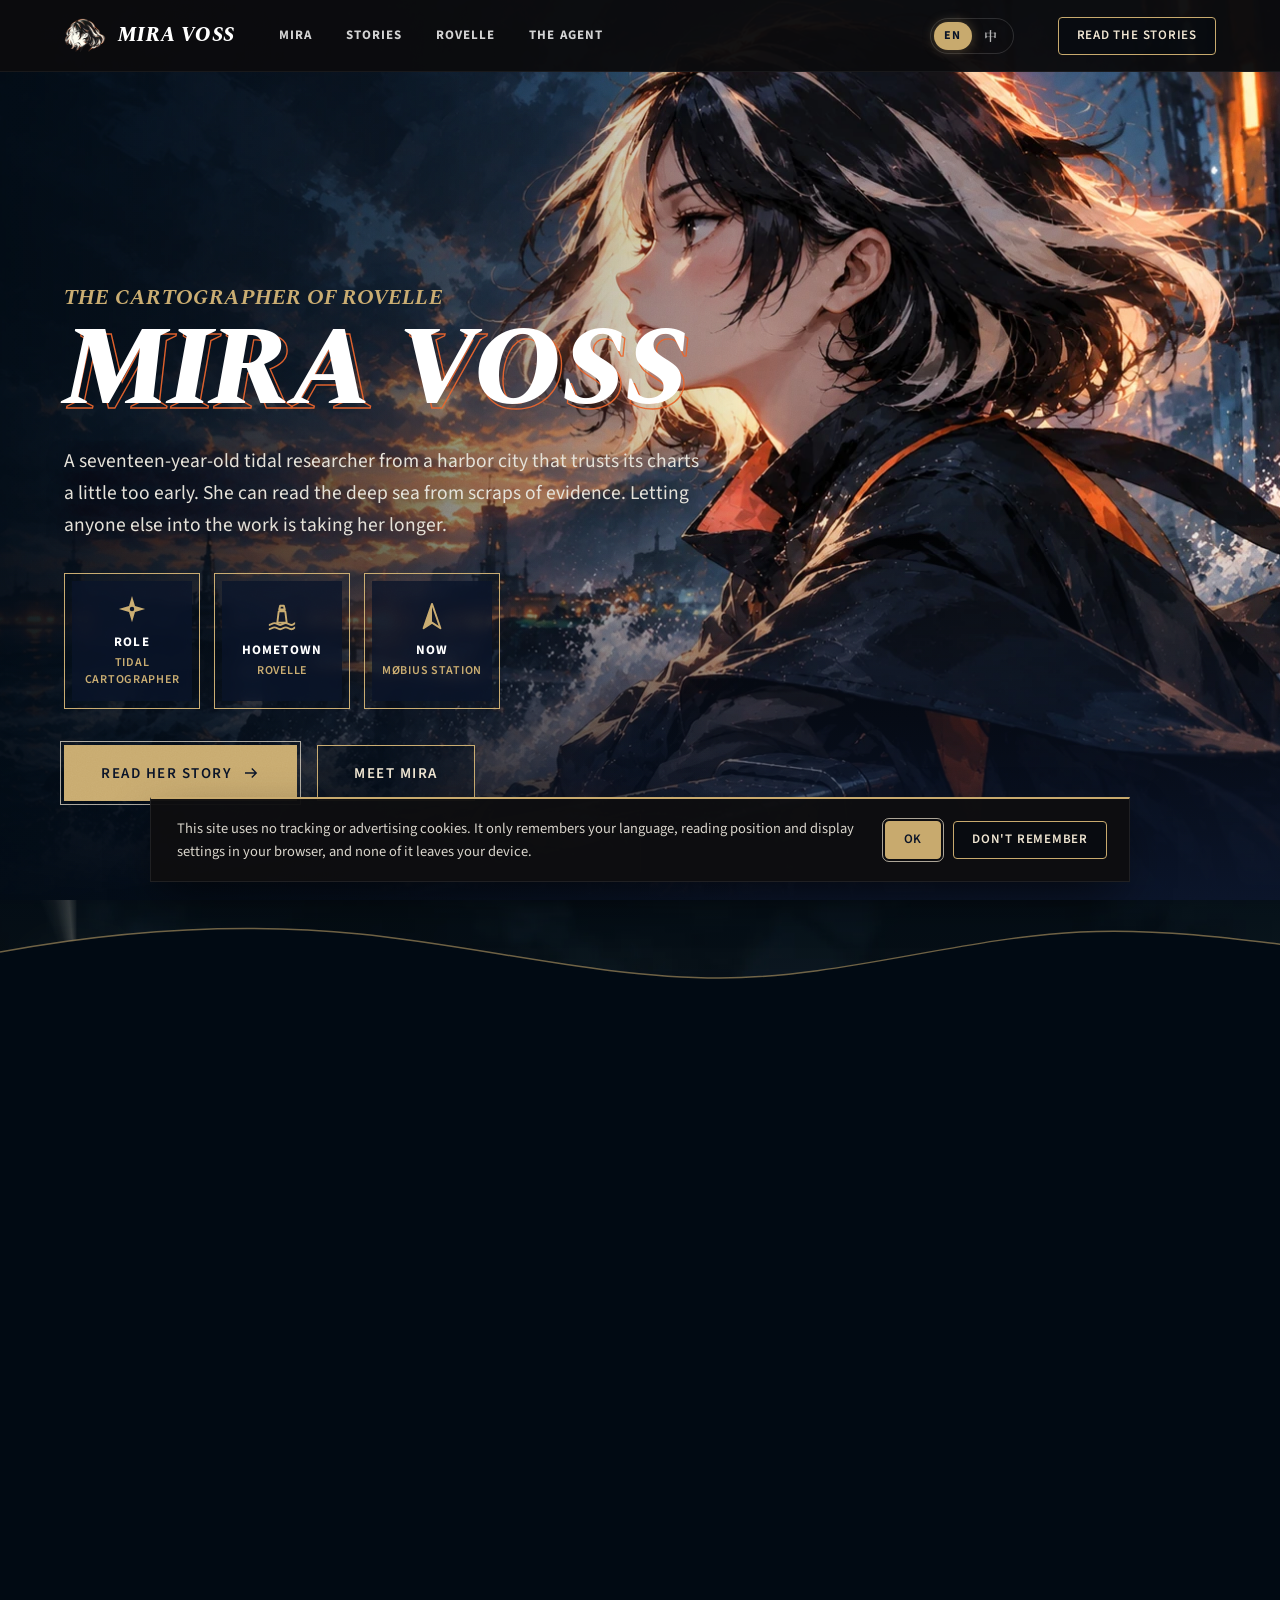
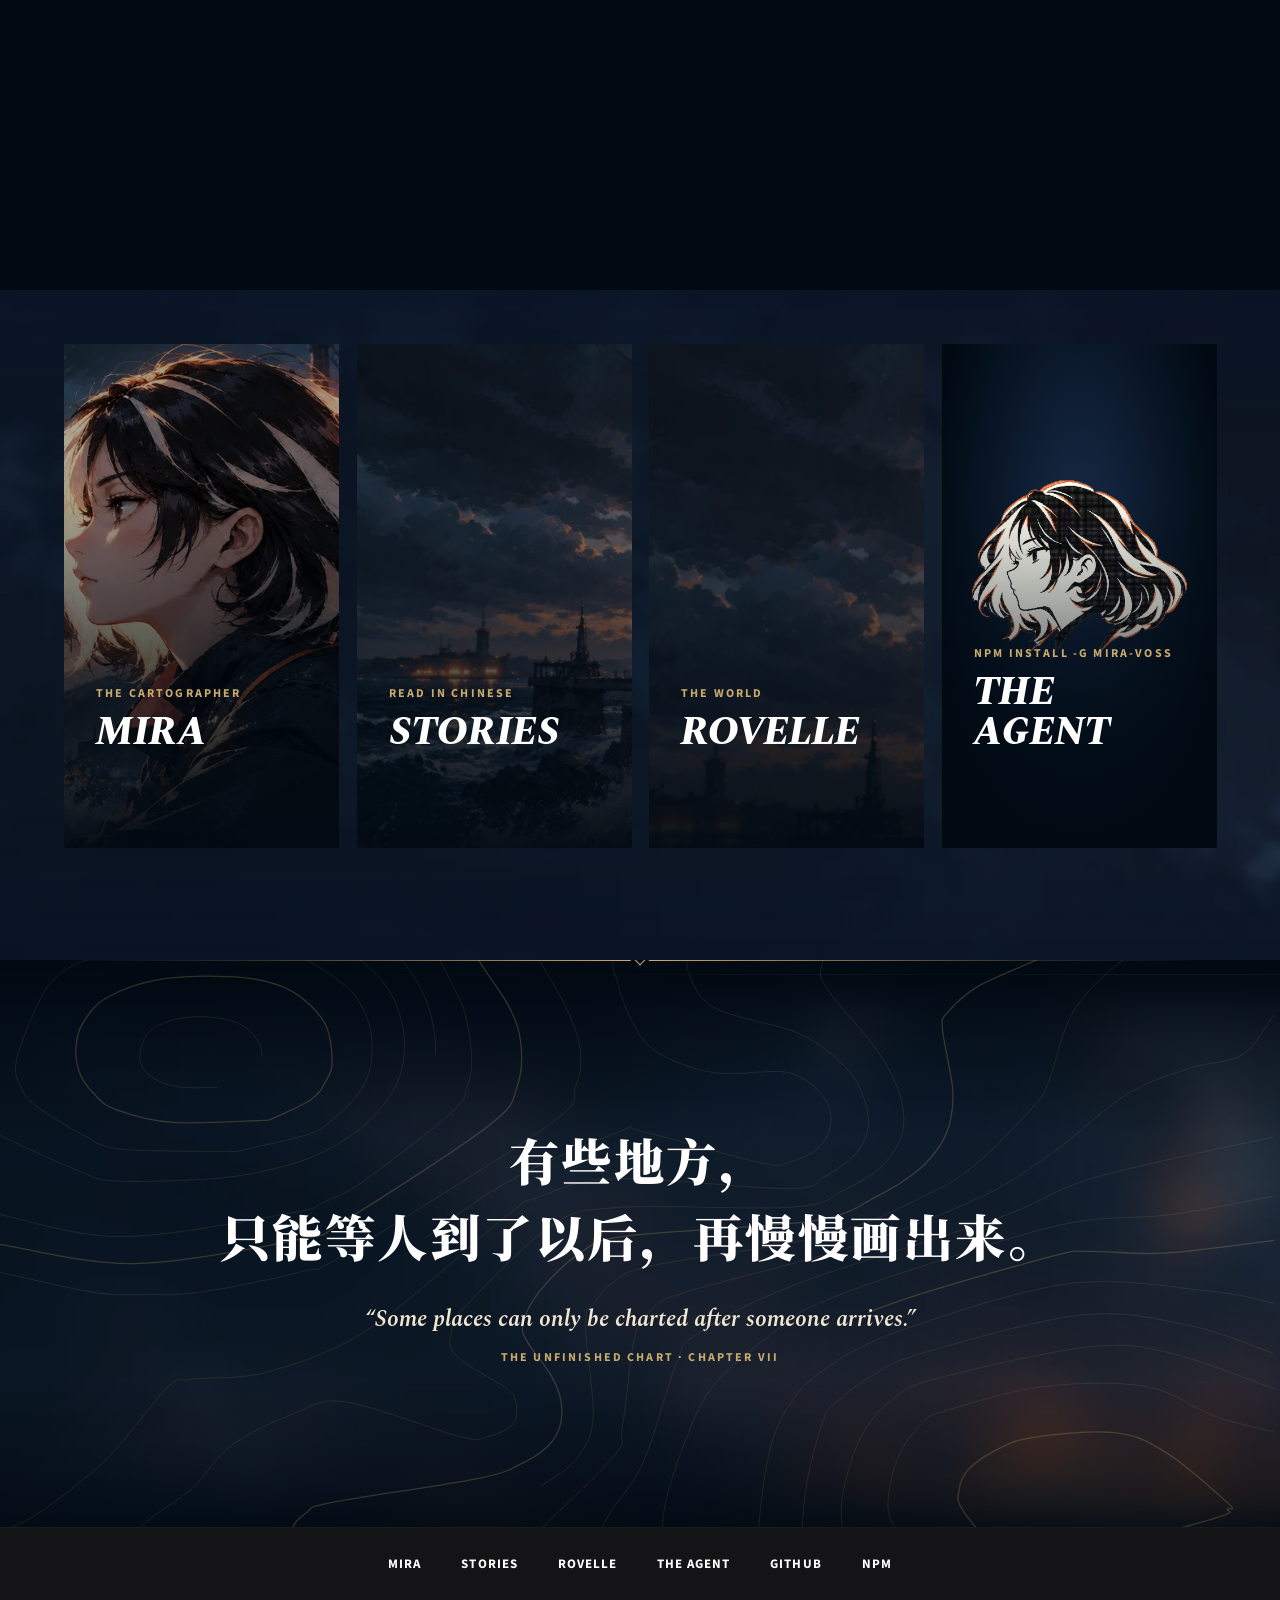
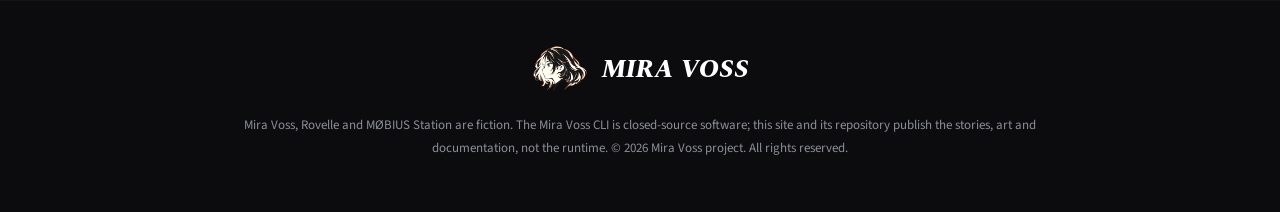
==== commit c8bae2b3: "Make the site bilingual, give each section its own motion, add a storage notice English and Chinese " ====
--- a/site/index.html
+++ b/site/index.html
@@ -4,8 +4,8 @@
   <meta charset="utf-8" />
   <meta name="viewport" content="width=device-width, initial-scale=1, viewport-fit=cover" />
   <meta name="theme-color" content="#010a13" />
-  <title>Mira Voss — The Cartographer of Rovelle</title>
-  <meta name="description" content="Mira Voss, the cartographer of Rovelle. Read her stories, walk her harbor city, and install the Mira Voss terminal agent." />
+  <title data-zh="Mira Voss — 罗维尔的制图师">Mira Voss — The Cartographer of Rovelle</title>
+  <meta name="description" content="Mira Voss, the cartographer of Rovelle. Read her stories, walk her harbor city, and install the Mira Voss terminal agent."  data-zh-content="Mira Voss，罗维尔的制图师。阅读她的故事，走进她的港城，安装 Mira Voss 终端 Agent。"/>
   <link rel="canonical" href="https://mangiapanejohn-dev.github.io/mira-voss/" />
   <meta property="og:type" content="website" />
   <meta property="og:title" content="Mira Voss — The Cartographer of Rovelle" />
@@ -18,12 +18,12 @@
   <link rel="preload" as="image" href="assets/mira-rovell-splash-v2.webp" />
   <link rel="stylesheet" href="base.css" />
   <link rel="stylesheet" href="pages.css" />
-  <script>(function(d){d.classList.replace('no-js','js');try{if(sessionStorage.getItem('mira-tide')){d.classList.add('tide-in');sessionStorage.removeItem('mira-tide')}}catch(e){}})(document.documentElement)</script>
+  <script>(function(d){d.classList.replace('no-js','js');try{if(sessionStorage.getItem('mira-tide')){d.classList.add('tide-in');sessionStorage.removeItem('mira-tide')}var q=new URLSearchParams(location.search).get('lang'),g=localStorage.getItem('mira-lang'),l=q||(g&&JSON.parse(g))||((navigator.language||'').toLowerCase().indexOf('zh')===0?'zh':'en');d.dataset.lang=l==='zh'?'zh':'en';if(l==='zh'){d.lang='zh-Hans';d.classList.add('i18n-pending')}}catch(e){}})(document.documentElement)</script>
   <script src="data/library.js" defer></script>
   <script src="site.js" defer></script>
 </head>
-<body data-subbar="Home">
-  <a class="skip-link" href="#main">Skip to content</a>
+<body data-subbar="Home" data-zh-subbar="首页">
+  <a class="skip-link" href="#main" data-zh="跳到正文">Skip to content</a>
   <svg class="sprite" aria-hidden="true" focusable="false">
     <symbol id="i-arrow" viewBox="0 0 24 24"><path d="M4 12h15M13 6l6 6-6 6" fill="none" stroke="currentColor" stroke-width="1.8"/></symbol>
     <symbol id="i-compass" viewBox="0 0 32 32"><path d="M16 2l3.2 10.8L30 16l-10.8 3.2L16 30l-3.2-10.8L2 16l10.8-3.2z" fill="currentColor"/><circle cx="16" cy="16" r="2.4" fill="#0a1428"/></symbol>
@@ -32,22 +32,26 @@
   </svg>
 
   <header class="topbar">
-    <a class="brand" href="index.html" aria-label="Mira Voss, home"><img src="assets/mira-logo-cutout.webp" alt="" width="42" height="35" /><span>Mira Voss</span></a>
-    <nav class="topnav" aria-label="Main">
+    <a class="brand" href="index.html" aria-label="Mira Voss, home" data-zh-aria="Mira Voss 首页"><img src="assets/mira-logo-cutout.webp" alt="" width="42" height="35" /><span>Mira Voss</span></a>
+    <nav class="topnav" aria-label="Main" data-zh-aria="主导航">
       <a href="mira.html">Mira</a>
-      <a href="stories.html">Stories</a>
-      <a href="world.html">Rovelle</a>
-      <a href="agent.html">The Agent</a>
+      <a href="stories.html" data-zh="故事">Stories</a>
+      <a href="world.html" data-zh="罗维尔">Rovelle</a>
+      <a href="agent.html" data-zh="Agent">The Agent</a>
     </nav>
-    <a class="btn btn-small" href="stories.html">Read the stories</a>
-    <button class="menu-toggle" type="button" aria-expanded="false" aria-controls="menu" aria-label="Menu"><span></span><span></span></button>
+    <div class="lang-switch" role="group" aria-label="Language · 语言">
+      <button type="button" data-set-lang="en" aria-pressed="true" lang="en">EN</button>
+      <button type="button" data-set-lang="zh" aria-pressed="false" lang="zh-Hans">中</button>
+    </div>
+    <a class="btn btn-small" href="stories.html" data-zh="阅读故事">Read the stories</a>
+    <button class="menu-toggle" type="button" aria-expanded="false" aria-controls="menu" aria-label="Menu" data-zh-aria="菜单"><span></span><span></span></button>
   </header>
-  <nav class="menu" id="menu" aria-label="Main">
-    <a href="index.html"><small>Start</small>Home</a>
-    <a href="mira.html"><small>Her life</small>Mira</a>
-    <a href="stories.html"><small>Read</small>Stories</a>
-    <a href="world.html"><small>The world</small>Rovelle</a>
-    <a href="agent.html"><small>Install</small>The Agent</a>
+  <nav class="menu" id="menu" aria-label="Main" data-zh-aria="主导航">
+    <a href="index.html" data-zh="&lt;small&gt;开始&lt;/small&gt;首页"><small>Start</small>Home</a>
+    <a href="mira.html" data-zh="&lt;small&gt;人物&lt;/small&gt;Mira"><small>Her life</small>Mira</a>
+    <a href="stories.html" data-zh="&lt;small&gt;阅读&lt;/small&gt;故事"><small>Read</small>Stories</a>
+    <a href="world.html" data-zh="&lt;small&gt;世界&lt;/small&gt;罗维尔"><small data-zh="世界">The world</small>Rovelle</a>
+    <a href="agent.html" data-zh="&lt;small&gt;安装&lt;/small&gt;终端 Agent"><small>Install</small>The Agent</a>
   </nav>
 
   <main id="main">
@@ -57,37 +61,37 @@
       </div>
       <div class="masthead-shade" aria-hidden="true"></div>
       <div class="masthead-body">
-        <p class="supertitle intro" style="--d: 0">The Cartographer of Rovelle</p>
+        <p class="supertitle intro" style="--d: 0" data-zh="罗维尔的制图师">The Cartographer of Rovelle</p>
         <h1 class="champion-name misreg" id="mira-name" data-text="Mira Voss" aria-label="Mira Voss"><span data-letters aria-hidden="true">Mira Voss</span></h1>
-        <p class="masthead-bio intro" style="--d: 3">A seventeen-year-old tidal researcher from a harbor city that trusts its charts a little too early. She can read the deep sea from scraps of evidence. Letting anyone else into the work is taking her longer.</p>
-        <ul class="meta-row" aria-label="About Mira">
-          <li class="meta-box frame intro" style="--d: 4"><div class="frame-inner"><svg aria-hidden="true"><use href="#i-compass" /></svg><span class="meta-title">Role</span><span class="meta-value">Tidal cartographer</span></div></li>
-          <li class="meta-box frame intro" style="--d: 4.6"><div class="frame-inner"><svg aria-hidden="true"><use href="#i-harbor" /></svg><span class="meta-title">Hometown</span><span class="meta-value">Rovelle</span></div></li>
-          <li class="meta-box frame intro" style="--d: 5.2"><div class="frame-inner"><svg aria-hidden="true"><use href="#i-north" /></svg><span class="meta-title">Now</span><span class="meta-value">MØBIUS Station</span></div></li>
+        <p class="masthead-bio intro" style="--d: 3" data-zh="一个十七岁的潮汐研究者，来自一座总是过早相信海图的港城。她能从零碎的证据里读出深海；学会让别人也参与进来，她还需要更久。">A seventeen-year-old tidal researcher from a harbor city that trusts its charts a little too early. She can read the deep sea from scraps of evidence. Letting anyone else into the work is taking her longer.</p>
+        <ul class="meta-row" aria-label="About Mira" data-zh-aria="关于 Mira">
+          <li class="meta-box frame intro" style="--d: 4"><div class="frame-inner"><svg aria-hidden="true"><use href="#i-compass" /></svg><span class="meta-title" data-zh="身份">Role</span><span class="meta-value" data-zh="潮汐制图师">Tidal cartographer</span></div></li>
+          <li class="meta-box frame intro" style="--d: 4.6"><div class="frame-inner"><svg aria-hidden="true"><use href="#i-harbor" /></svg><span class="meta-title" data-zh="故乡">Hometown</span><span class="meta-value" data-zh="罗维尔">Rovelle</span></div></li>
+          <li class="meta-box frame intro" style="--d: 5.2"><div class="frame-inner"><svg aria-hidden="true"><use href="#i-north" /></svg><span class="meta-title" data-zh="现在">Now</span><span class="meta-value" data-zh="MØBIUS 研究站">MØBIUS Station</span></div></li>
         </ul>
         <div class="btn-row intro" style="--d: 6">
-          <a class="btn btn-gold" href="read.html?work=unfinished-chart">Read her story <svg aria-hidden="true"><use href="#i-arrow" /></svg></a>
-          <a class="btn" href="mira.html">Meet Mira</a>
+          <a class="btn btn-gold" href="read.html?work=unfinished-chart" data-zh="阅读她的故事 &lt;svg aria-hidden=&quot;true&quot;&gt;&lt;use href=&quot;#i-arrow&quot; /&gt;&lt;/svg&gt;">Read her story <svg aria-hidden="true"><use href="#i-arrow" /></svg></a>
+          <a class="btn" href="mira.html" data-zh="认识 Mira">Meet Mira</a>
         </div>
       </div>
-      <a class="scroll-cue intro" style="--d: 8" href="#latest" aria-label="Scroll to the latest story"><span></span></a>
+      <a class="scroll-cue intro" style="--d: 8" href="#latest" aria-label="Scroll to the latest story" data-zh-aria="滚动到最新故事"><span></span></a>
     </section>
 
     <!-- latest:start -->
-    <section class="blade blade-dark feature" id="latest" data-nav="Newest story" aria-labelledby="feature-title">
+    <section class="blade blade-dark feature" id="latest" data-nav="Newest story" data-zh-nav="最新故事" aria-labelledby="feature-title">
       <div class="atmos" style="--atmos-img: url(assets/bg/ice.webp); --atmos-op: .8" aria-hidden="true"></div>
       <div class="beam" style="--beam-x: 6%; --beam-y: 12%" aria-hidden="true"></div>
       <div class="blade-inner feature-grid">
-        <a class="feature-cover frame" href="read.html?work=only-one-side" tabindex="-1" aria-hidden="true"><span class="frame-inner halftone" style="background: url(assets/bg/ice.webp) center / cover"><img src="assets/art/mobius-loop.svg" alt="" loading="lazy" /></span></a>
+        <a class="feature-cover frame" data-reveal="unfold" href="read.html?work=only-one-side" tabindex="-1" aria-hidden="true"><span class="frame-inner halftone" style="background: url(assets/bg/ice.webp) center / cover"><img src="assets/art/mobius-loop.svg" alt="" loading="lazy" /></span></a>
         <div class="feature-copy" data-stagger>
-          <p class="supertitle reveal">Newest story · MØBIUS · Short story</p>
-          <h2 class="blade-title misreg" id="feature-title" data-text="Only One Side">Only One Side</h2>
-          <p class="zh-title reveal" lang="zh-Hans">MØBIUS：只有一面</p>
-          <p class="lede reveal">Three days north of Ailan, a station without a name keeps its deep-water record on a paper loop twisted half a turn. For nineteen winters, part of the sea in it was written off as ink bleeding through the paper.</p>
-          <blockquote class="pull-quote reveal"><p lang="zh-Hans">她只是沿着同一面，往前走了很远。</p><footer>She had only gone a long way along the same side.</footer></blockquote>
-          <div class="btn-row reveal">
-            <a class="btn btn-gold" href="read.html?work=only-one-side">Read · 12 min <svg aria-hidden="true"><use href="#i-arrow" /></svg></a>
-            <a class="btn" href="stories.html">All stories</a>
+          <p class="supertitle" data-reveal="from-right" data-zh="最新故事 · MØBIUS · 短篇">Newest story · MØBIUS · Short story</p>
+          <h2 class="blade-title misreg" data-reveal="mask" id="feature-title" data-text="Only One Side" data-zh-misreg="MØBIUS：只有一面" data-zh="MØBIUS：只有一面">Only One Side</h2>
+          <p class="zh-title" data-reveal="from-right" data-zh="Only One Side">MØBIUS：只有一面</p>
+          <p class="lede" data-reveal="from-right" data-zh="艾兰以北三天的航程，一座还没有名字的研究站，把深水记录写在一条扭了半圈的纸带上。十九个冬天里，有一部分海，被写成了「透印，不计」。">Three days north of Ailan, a station without a name keeps its deep-water record on a paper loop twisted half a turn. For nineteen winters, part of the sea in it was written off as ink bleeding through the paper.</p>
+          <blockquote class="pull-quote" data-reveal="wipe"><p lang="zh-Hans">她只是沿着同一面，往前走了很远。</p><footer>She had only gone a long way along the same side.</footer></blockquote>
+          <div class="btn-row" data-reveal="from-right">
+            <a class="btn btn-gold" href="read.html?work=only-one-side" data-zh="阅读 · 12 分钟 &lt;svg aria-hidden=&quot;true&quot;>&lt;use href=&quot;#i-arrow&quot; />&lt;/svg>">Read · 12 min <svg aria-hidden="true"><use href="#i-arrow" /></svg></a>
+            <a class="btn" href="stories.html" data-zh="全部故事">All stories</a>
           </div>
         </div>
       </div>
@@ -99,54 +103,64 @@
     
     
     
+    
+    
     <!-- latest:end -->
 
-    <section class="blade explore" id="explore" data-nav="Explore" aria-labelledby="explore-title">
+    <section class="blade explore" id="explore" data-nav="Explore" aria-labelledby="explore-title" data-zh-nav="探索">
       <div class="atmos atmos-storm" aria-hidden="true"></div>
       <div class="blade-inner">
         <div class="blade-head">
-          <p class="supertitle reveal">The world of Mira Voss</p>
-          <h2 class="blade-title misreg" id="explore-title" data-text="Explore">Explore</h2>
+          <p class="supertitle reveal" data-zh="Mira Voss 的世界">The world of Mira Voss</p>
+          <h2 class="blade-title misreg" data-reveal="mask" id="explore-title" data-text="Explore" data-zh="探索" data-zh-misreg="探索">Explore</h2>
         </div>
         <div class="explore-grid" data-stagger>
-          <a class="explore-card reveal" href="mira.html">
+          <a class="explore-card" data-reveal="focus" data-tilt="7" style="--rd: 0s" href="mira.html">
             <span class="explore-art halftone"><img src="assets/art/mira-portrait.webp" alt="" loading="lazy" /></span>
-            <span class="explore-body"><span class="label">The cartographer</span><span class="explore-title">Mira</span><span class="explore-text">Her life so far, the people around her, and her art.</span></span>
+            <span class="explore-body"><span class="label" data-zh="制图师">The cartographer</span><span class="explore-title">Mira</span><span class="explore-text" data-zh="她走过的路、身边的人，以及她的原画。">Her life so far, the people around her, and her art.</span></span>
           </a>
-          <a class="explore-card reveal" href="stories.html">
+          <a class="explore-card" data-reveal="focus" data-tilt="7" style="--rd: .1s" href="stories.html">
             <span class="explore-art halftone"><img src="assets/art/cover-rovelle.webp" alt="" loading="lazy" /></span>
-            <span class="explore-body"><span class="label">Read in Chinese</span><span class="explore-title">Stories</span><span class="explore-text">The Unfinished Chart, and what came after.</span></span>
+            <span class="explore-body"><span class="label" data-zh="中文原著">Read in Chinese</span><span class="explore-title" data-zh="故事">Stories</span><span class="explore-text" data-zh="《未完成的海图》，以及之后的故事。">The Unfinished Chart, and what came after.</span></span>
           </a>
-          <a class="explore-card reveal" href="world.html">
+          <a class="explore-card" data-reveal="focus" data-tilt="7" style="--rd: .2s" href="world.html">
             <span class="explore-art halftone"><img src="assets/art/rovelle-harbor.webp" alt="" loading="lazy" /></span>
-            <span class="explore-body"><span class="label">The world</span><span class="explore-title">Rovelle</span><span class="explore-text">A chart of her harbor city, and the station in the north.</span></span>
+            <span class="explore-body"><span class="label">The world</span><span class="explore-title" data-zh="罗维尔">Rovelle</span><span class="explore-text" data-zh="她故乡港城的海图，以及北方的研究站。">A chart of her harbor city, and the station in the north.</span></span>
           </a>
-          <a class="explore-card explore-card-agent reveal" href="agent.html">
+          <a class="explore-card explore-card-agent" data-reveal="focus" data-tilt="7" style="--rd: .3s" href="agent.html">
             <span class="explore-art halftone"><img src="assets/mira-logo-cutout.webp" alt="" loading="lazy" /></span>
-            <span class="explore-body"><span class="label">npm install -g mira-voss</span><span class="explore-title">The Agent</span><span class="explore-text">Mira in your terminal: what she does, and how to start.</span></span>
+            <span class="explore-body"><span class="label">npm install -g mira-voss</span><span class="explore-title" data-zh="终端 Agent">The Agent</span><span class="explore-text" data-zh="终端里的 Mira：她做什么，以及怎样开始。">Mira in your terminal: what she does, and how to start.</span></span>
           </a>
         </div>
       </div>
     </section>
 
-    <section class="blade blade-dark quote-band" id="line" data-nav="A line" aria-label="A line from The Unfinished Chart">
+    <section class="blade blade-dark quote-band" id="line" data-nav="A line" aria-label="A line from The Unfinished Chart" data-zh-nav="一句话" data-zh-aria="《未完成的海图》中的一句话">
       <div class="atmos atmos-dusk" aria-hidden="true"></div>
       <div class="isobaths-bg" data-isobaths="assets/chart-lines.svg" aria-hidden="true"></div>
-      <figure class="blade-inner quote reveal">
-        <blockquote><p lang="zh-Hans">有些地方，<br />只能等人到了以后，再慢慢画出来。</p></blockquote>
-        <figcaption><span class="quote-en">“Some places can only be charted after someone arrives.”</span><span class="label">The Unfinished Chart · Chapter VII</span></figcaption>
+      <figure class="blade-inner quote">
+        <blockquote><p lang="zh-Hans" data-ink>有些地方，<br />只能等人到了以后，再慢慢画出来。</p></blockquote>
+        <figcaption><span class="quote-en">“Some places can only be charted after someone arrives.”</span><span class="label" data-zh="《未完成的海图》· 第七章">The Unfinished Chart · Chapter VII</span></figcaption>
       </figure>
     </section>
   </main>
 
   <footer class="site-footer">
-    <nav class="footer-nav" aria-label="Footer">
-      <a href="mira.html">Mira</a><a href="stories.html">Stories</a><a href="world.html">Rovelle</a><a href="agent.html">The Agent</a><a href="https://github.com/mangiapanejohn-dev/mira-voss">GitHub</a><a href="https://www.npmjs.com/package/mira-voss">npm</a>
+    <nav class="footer-nav" aria-label="Footer" data-zh-aria="页脚">
+      <a href="mira.html">Mira</a><a href="stories.html" data-zh="故事">Stories</a><a href="world.html" data-zh="罗维尔">Rovelle</a><a href="agent.html" data-zh="Agent">The Agent</a><a href="https://github.com/mangiapanejohn-dev/mira-voss">GitHub</a><a href="https://www.npmjs.com/package/mira-voss">npm</a>
     </nav>
     <div class="footer-inner">
       <a class="footer-brand" href="index.html"><img src="assets/mira-logo-cutout.webp" alt="" width="56" height="47" loading="lazy" /><span>Mira Voss</span></a>
-      <p class="footer-legal">Mira Voss, Rovelle and MØBIUS Station are fiction. The Mira Voss CLI is closed-source software; this site and its repository publish the stories, art and documentation, not the runtime. © 2026 Mira Voss project. All rights reserved.</p>
+      <p class="footer-legal" data-zh="Mira Voss、罗维尔与 MØBIUS 研究站均为虚构。Mira Voss CLI 是闭源软件；本站及其仓库公开的是故事、美术与文档，不包含运行时代码。© 2026 Mira Voss project 保留所有权利。">Mira Voss, Rovelle and MØBIUS Station are fiction. The Mira Voss CLI is closed-source software; this site and its repository publish the stories, art and documentation, not the runtime. © 2026 Mira Voss project. All rights reserved.</p>
     </div>
   </footer>
+
+  <div class="consent" role="region" aria-label="Privacy" data-zh-aria="隐私" data-consent hidden>
+    <p data-zh="本站不使用任何追踪或广告 Cookie。它只在你的浏览器里记住语言、阅读进度和显示设置，这些信息不会离开你的设备。">This site uses no tracking or advertising cookies. It only remembers your language, reading position and display settings in your browser, and none of it leaves your device.</p>
+    <div class="consent-actions">
+      <button class="btn btn-small btn-gold" type="button" data-consent-ok data-zh="好的">OK</button>
+      <button class="btn btn-small" type="button" data-consent-forget data-zh="不要记住">Don't remember</button>
+    </div>
+  </div>
 </body>
 </html>
--- a/site/base.css
+++ b/site/base.css
@@ -19,7 +19,7 @@
   --text: #dcd8cf;
   --muted: #a09b8c;
   --display: 'Spectral', 'Iowan Old Style', Georgia, serif;
-  --sans: 'Source Sans 3', 'Helvetica Neue', Arial, sans-serif;
+  --sans: 'Source Sans 3', 'PingFang SC', 'Hiragino Sans GB', 'Noto Sans SC', 'Microsoft YaHei', 'Helvetica Neue', Arial, sans-serif;
   --serif-zh: 'Noto Serif SC', 'Songti SC', 'STSong', serif;
   --ease-out: cubic-bezier(.16, 1, .3, 1);
   --ease-io: cubic-bezier(.7, 0, .3, 1);
@@ -41,7 +41,8 @@
 :focus-visible { outline: 2px solid var(--gold); outline-offset: 4px; }
 ::selection { background: var(--gold-deep); color: #fff; }
 [hidden] { display: none !important; }
-:lang(zh-Hans) { font-family: var(--serif-zh); }
+/* Only text marked as Chinese takes the song face; the page's own language does not cascade it */
+[lang='zh-Hans']:not(html):not(button) { font-family: var(--serif-zh); }
 .sprite { position: absolute; width: 0; height: 0; overflow: hidden; }
 .visually-hidden { position: absolute; width: 1px; height: 1px; overflow: hidden; clip-path: inset(50%); white-space: nowrap; }
 .skip-link { position: fixed; z-index: 300; top: -80px; left: 16px; padding: 12px 18px; background: var(--gold); color: var(--abyss); font-weight: 700; }
@@ -87,11 +88,13 @@
 .brand img { width: 42px; height: auto; transition: transform .7s var(--ease-out); }
 .brand:hover img { transform: rotate(-8deg) scale(1.08); }
 .topnav { display: flex; gap: 34px; margin-right: auto; }
-.topnav a { position: relative; padding: 10px 0; color: #fff; font: 700 13px/1 var(--sans); letter-spacing: .08em; text-transform: uppercase; opacity: .82; transition: opacity .25s ease-in-out, color .25s ease-in-out; }
-.topnav a::after { content: ''; position: absolute; left: 0; right: 0; bottom: -20px; height: 2px; background: var(--gold); transform: scaleX(0); transition: transform .3s ease-in-out; }
-.topnav a:hover { opacity: 1; color: #d3bb8b; }
+.topnav a { position: relative; padding: 10px 0; color: #fff; font: 700 13px/1 var(--sans); letter-spacing: .08em; text-transform: uppercase; opacity: .82; transition: opacity .35s ease, color .35s ease; }
+/* The underline draws in from the left and fades up on hover, then leaves to the right */
+.topnav a::after { content: ''; position: absolute; left: -2px; right: -2px; bottom: 1px; height: 2px; background: linear-gradient(90deg, rgba(200, 170, 110, 0), var(--gold) 22%, #f3e3b6 50%, var(--gold) 78%, rgba(200, 170, 110, 0)); filter: drop-shadow(0 0 4px rgba(214, 180, 112, .55)); opacity: 0; transform: scaleX(0); transform-origin: right center; transition: transform .55s cubic-bezier(.22, 1, .36, 1), opacity .4s ease; pointer-events: none; }
+.topnav a:hover, .topnav a:focus-visible { opacity: 1; color: #f0e6d2; }
+.topnav a:hover::after, .topnav a:focus-visible::after { opacity: 1; transform: scaleX(1); transform-origin: left center; }
 .topnav a[aria-current='page'] { opacity: 1; color: #fff; }
-.topnav a[aria-current='page']::after { transform: scaleX(1); }
+.topnav a[aria-current='page']::after { opacity: 1; transform: scaleX(1); }
 .menu-toggle { display: none; width: 44px; height: 44px; margin-right: -10px; position: relative; }
 .menu-toggle span { position: absolute; left: 11px; right: 11px; height: 1.5px; background: var(--gold-pale); transition: transform .5s var(--ease-out), top .5s var(--ease-out); }
 .menu-toggle span:first-child { top: 17px; }
@@ -107,25 +110,40 @@
 .menu-open .menu a { opacity: 1; transform: none; transition-delay: calc(.18s + var(--i) * .06s); }
 .menu-open { overflow: hidden; }
 
-/* ---------- Buttons: the League CTA ----------
-   Primary: flat gold, navy text, a 1px ornamental frame 3px outside. Secondary: a gold outline.
-   Colour changes are quick (.25s / .3s ease-in-out), as on leagueoflegends.com. */
-.btn { position: relative; display: inline-flex; align-items: center; justify-content: center; gap: 10px; min-height: 56px; padding: 0 36px; color: var(--gold-pale); font: 600 15px/1 var(--sans); letter-spacing: .1em; text-transform: uppercase; white-space: nowrap; background: rgba(1, 10, 19, .35); border: 1px solid var(--gold); transition: color .25s ease-in-out, background-color .3s ease-in-out, border-color .3s ease-in-out; }
-.btn:hover { color: #0a1428; background-color: var(--gold); }
-.btn svg { width: 18px; height: 18px; flex: none; transition: transform .3s ease-in-out; }
-.btn:hover svg { transform: translateX(3px); }
-.btn-gold { color: #0a1428; background-color: var(--gold); border-color: var(--gold); outline: 1px solid rgba(240, 230, 210, .75); outline-offset: 3px; transition: color .25s ease-in-out, background-color .3s ease-in-out, outline-color .3s ease-in-out; }
-.btn-gold:hover { color: #0a1428; background-color: #d3bb8b; border-color: #d3bb8b; outline-color: #fff; }
-.btn:focus-visible { outline: 2px solid #fff; outline-offset: 5px; }
+/* ---------- Buttons: the League CTA, with Mira's tide ----------
+   Primary: flat gold, navy text, a 1px ornamental frame 3px outside. On hover the frame
+   breathes outward, a soft light follows the pointer and the arrow passes through.
+   Secondary: a gold outline that fills from below like a rising tide, with a curved
+   waterline, and drains when the pointer leaves. */
+.btn { --rise: cubic-bezier(.22, 1, .36, 1); position: relative; isolation: isolate; overflow: hidden; display: inline-flex; align-items: center; justify-content: center; gap: 10px; min-height: 56px; padding: 0 36px; color: var(--gold-pale); font: 600 15px/1 var(--sans); letter-spacing: .1em; text-transform: uppercase; white-space: nowrap; background: rgba(1, 10, 19, .35); border: 1px solid var(--gold); transition: color .4s ease .05s, border-color .4s ease, transform .2s ease; -webkit-tap-highlight-color: transparent; }
+.btn::before { content: ''; position: absolute; z-index: -1; left: -12%; right: -12%; bottom: 0; height: 150%; background: var(--gold); border-radius: 50% 50% 0 0 / 18% 18% 0 0; transform: translateY(101%); transition: transform .65s var(--rise); }
+.btn:hover::before, .btn:focus-visible::before { transform: translateY(0); }
+.btn:hover, .btn:focus-visible { color: #0a1428; }
+.btn:active { transform: translateY(1px) scale(.985); }
+.btn svg { width: 18px; height: 18px; flex: none; }
+.btn:hover svg, .btn:focus-visible svg { animation: arrow-pass .55s var(--rise); }
+@keyframes arrow-pass { 0% { transform: none; opacity: 1; } 42% { transform: translateX(14px); opacity: 0; } 43% { transform: translateX(-14px); opacity: 0; } 100% { transform: none; opacity: 1; } }
+
+.btn-gold { color: #0a1428; background-color: var(--gold); border-color: var(--gold); outline: 1px solid rgba(240, 230, 210, .7); outline-offset: 3px; transition: color .3s ease, background-color .45s ease, border-color .45s ease, outline-color .45s ease, outline-offset .55s var(--rise), box-shadow .55s ease, transform .2s ease; }
+.btn-gold::before { inset: 0; height: auto; border-radius: 0; transform: none; opacity: 0; background: radial-gradient(180px circle at var(--mx, 50%) var(--my, 50%), rgba(255, 250, 236, .6), rgba(255, 250, 236, 0) 70%); transition: opacity .45s ease; }
+.btn-gold:hover, .btn-gold:focus-visible { color: #0a1428; background-color: #d9c18f; border-color: #d9c18f; outline-color: #fff; outline-offset: 6px; box-shadow: 0 10px 28px -12px rgba(214, 180, 112, .65); }
+.btn-gold:hover::before, .btn-gold:focus-visible::before { opacity: 1; transform: none; }
+.btn:focus-visible { outline: 2px solid #fff; outline-offset: 6px; }
 .btn-small { min-height: 38px; padding: 0 18px; font-size: 13px; letter-spacing: .06em; border-radius: 4px; }
-.btn-row { display: flex; flex-wrap: wrap; gap: 18px; }
+.btn-row { display: flex; flex-wrap: wrap; gap: 20px; }
 .blade-light .btn { color: #0a1428; background: transparent; }
-.blade-light .btn:hover { background: #0a1428; color: #fff; border-color: #0a1428; }
-.blade-light .btn-gold { background: var(--gold); outline-color: rgba(10, 20, 40, .35); }
-.text-link { display: inline-flex; align-items: center; gap: 8px; color: var(--gold); font: 600 13px/1 var(--sans); letter-spacing: .1em; text-transform: uppercase; transition: color .25s ease-in-out; }
-.text-link svg { width: 16px; height: 16px; transition: transform .3s ease-in-out; }
-.text-link:hover svg { transform: translateX(3px); }
-.text-link:hover { color: #d3bb8b; }
+.blade-light .btn::before { background: #0a1428; }
+.blade-light .btn:hover, .blade-light .btn:focus-visible { color: #fff; }
+.blade-light .btn-gold { background-color: var(--gold); outline-color: rgba(10, 20, 40, .35); }
+.blade-light .btn-gold:hover { color: #0a1428; outline-color: #0a1428; }
+
+/* Text links: the nav's underline, drawn in from the left */
+.text-link { position: relative; display: inline-flex; align-items: center; gap: 8px; padding-bottom: 4px; color: var(--gold); font: 600 13px/1 var(--sans); letter-spacing: .1em; text-transform: uppercase; transition: color .35s ease; }
+.text-link::after { content: ''; position: absolute; left: 0; right: 0; bottom: 0; height: 1px; background: linear-gradient(90deg, currentColor 70%, rgba(200, 170, 110, 0)); transform: scaleX(0); transform-origin: right center; transition: transform .5s cubic-bezier(.22, 1, .36, 1); }
+.text-link:hover::after, .text-link:focus-visible::after { transform: scaleX(1); transform-origin: left center; }
+.text-link svg { width: 16px; height: 16px; transition: transform .45s cubic-bezier(.22, 1, .36, 1); }
+.text-link:hover svg, .text-link:focus-visible svg { transform: translateX(4px); }
+.text-link:hover { color: #e9d7a8; }
 
 /* Inline meta separated by 4px gold diamonds, the champion page's separator */
 .diamonds { display: flex; flex-wrap: wrap; align-items: center; gap: 6px 14px; margin: 0; padding: 0; list-style: none; }
@@ -218,6 +236,74 @@
 .js .reveal { opacity: 0; transform: translateY(30px); transition: opacity 1s var(--ease-out) var(--rd, 0s), transform 1.2s var(--ease-out) var(--rd, 0s); }
 .js .reveal.is-in { opacity: 1; transform: none; }
 
+/* ---------- Language ---------- */
+html.i18n-pending body { visibility: hidden; animation: i18n-fallback 0s 1.2s forwards; }
+@keyframes i18n-fallback { to { visibility: visible; } }
+.lang-switch { position: relative; display: flex; flex: none; padding: 3px; border: 1px solid rgba(255, 255, 255, .14); border-radius: 999px; }
+.lang-switch::before { content: ''; position: absolute; top: 3px; bottom: 3px; left: 3px; width: calc(50% - 3px); border-radius: 999px; background: var(--gold); box-shadow: 0 0 12px rgba(200, 170, 110, .35); transition: transform .5s cubic-bezier(.22, 1, .36, 1); }
+html[data-lang='zh'] .lang-switch::before { transform: translateX(100%); }
+.lang-switch button { position: relative; z-index: 1; width: 38px; height: 28px; color: rgba(255, 255, 255, .7); font: 700 12px/1 var(--sans); letter-spacing: .06em; transition: color .35s ease; }
+.lang-switch button[lang='zh-Hans'] { font: 600 13px/1 var(--serif-zh); }
+.lang-switch button[aria-pressed='true'] { color: #0a1428; }
+.lang-switch button:hover:not([aria-pressed='true']) { color: #fff; }
+main, .site-footer, .topnav, .topbar .btn-small, .subbar-crumb, .consent { transition: opacity .23s ease, filter .23s ease; }
+html.lang-out main, html.lang-out .site-footer, html.lang-out .topnav, html.lang-out .topbar .btn-small, html.lang-out .subbar-crumb, html.lang-out .consent { opacity: 0; filter: blur(6px); }
+html.lang-in main, html.lang-in .site-footer, html.lang-in .topnav, html.lang-in .topbar .btn-small, html.lang-in .subbar-crumb, html.lang-in .consent { transition: opacity .6s ease, filter .6s ease; }
+
+/* Chinese: display type in a heavy song face, upright, with Chinese spacing */
+html[data-lang='zh'] .blade-title, html[data-lang='zh'] .page-title:not([data-latin]), html[data-lang='zh'] .skins-title, html[data-lang='zh'] .explore-title, html[data-lang='zh'] .work-title { font-family: var(--serif-zh); font-style: normal; font-weight: 900; letter-spacing: .04em; line-height: 1.22; text-transform: none; }
+html[data-lang='zh'] .blade-title { font-size: clamp(34px, 2.4vw + 18px, 62px); }
+html[data-lang='zh'] .supertitle { font: 600 clamp(15px, .4vw + 13px, 19px)/1.5 var(--serif-zh); letter-spacing: .22em; text-transform: none; }
+html[data-lang='zh'] .u-title { font-family: var(--serif-zh); font-weight: 900; letter-spacing: .3em; padding-left: .3em; }
+html[data-lang='zh'] .u-sub, html[data-lang='zh'] .u-head > span, html[data-lang='zh'] .label, html[data-lang='zh'] .meta-title, html[data-lang='zh'] .meta-value, html[data-lang='zh'] .key-name, html[data-lang='zh'] .thumb-name { letter-spacing: .16em; }
+html[data-lang='zh'] .btn, html[data-lang='zh'] .text-link, html[data-lang='zh'] .topnav a, html[data-lang='zh'] .footer-nav a { letter-spacing: .14em; }
+html[data-lang='zh'] .ability-info h3, html[data-lang='zh'] .bell-panel h3, html[data-lang='zh'] .place-detail h3, html[data-lang='zh'] .art-caption h3, html[data-lang='zh'] .canon-col h3, html[data-lang='zh'] .spec-note h3, html[data-lang='zh'] .faq summary, html[data-lang='zh'] .reading-order h3, html[data-lang='zh'] .menu a { font-family: var(--serif-zh); font-style: normal; font-weight: 900; letter-spacing: .06em; text-transform: none; }
+html[data-lang='zh'] .lede, html[data-lang='zh'] p { line-break: strict; }
+/* In Chinese the line is already the original; its English rendering steps aside */
+html[data-lang='zh'] .person-en, html[data-lang='zh'] .pull-quote footer, html[data-lang='zh'] .bio-aside blockquote footer, html[data-lang='zh'] .quote-en { display: none; }
+
+/* ---------- Cookie and storage notice, as the League's banner ---------- */
+.consent { position: fixed; z-index: 70; left: 50%; bottom: 18px; display: flex; align-items: center; gap: 28px; width: min(980px, calc(100% - 32px)); padding: 18px 22px 18px 26px; background: rgba(14, 14, 16, .97); border: 1px solid rgba(255, 255, 255, .08); border-top: 2px solid var(--gold); box-shadow: 0 18px 50px -12px rgba(0, 0, 0, .7); transform: translate(-50%, calc(100% + 40px)); transition: transform .7s cubic-bezier(.22, 1, .36, 1), opacity .3s ease; }
+.consent.is-shown { transform: translate(-50%, 0); }
+.consent p { margin: 0; color: #d9d5cc; font-size: 14.5px; line-height: 1.6; }
+.consent-actions { display: flex; flex: none; gap: 12px; }
+.consent .btn-gold { outline-offset: 2px; }
+.consent .btn-gold:hover { outline-offset: 4px; }
+
+/* ---------- Reveals: each section chooses its own ---------- */
+/* mask: a heading rises out of a hidden baseline */
+.js [data-reveal='mask'] { clip-path: inset(-20% -6% 100% -6%); transform: translateY(26px); transition: clip-path 1s cubic-bezier(.22, 1, .36, 1) var(--rd, 0s), transform 1s cubic-bezier(.22, 1, .36, 1) var(--rd, 0s); }
+.js [data-reveal='mask'].is-in { clip-path: inset(-20% -6% -30% -6%); transform: none; }
+/* wipe: a paragraph is uncovered left to right, like a line being read */
+.js [data-reveal='wipe'] { clip-path: inset(0 100% 0 0); opacity: .2; transition: clip-path 1.3s cubic-bezier(.65, 0, .35, 1) var(--rd, 0s), opacity 1.3s ease var(--rd, 0s); }
+.js [data-reveal='wipe'].is-in { clip-path: inset(0 0 0 0); opacity: 1; }
+/* unfold: art opens from its middle like a chart being unrolled */
+.js [data-reveal='unfold'] { clip-path: inset(48% 0 48% 0); transform: scale(1.04); transition: clip-path 1.25s cubic-bezier(.77, 0, .18, 1) var(--rd, 0s), transform 1.6s cubic-bezier(.22, 1, .36, 1) var(--rd, 0s); }
+.js [data-reveal='unfold'].is-in { clip-path: inset(0 0 0 0); transform: none; }
+/* flip: cards tip up from the table */
+.js [data-reveal='flip'] { opacity: 0; transform: perspective(900px) rotateX(16deg) translateY(36px); transform-origin: 50% 100%; transition: opacity .9s ease var(--rd, 0s), transform 1.1s cubic-bezier(.22, 1, .36, 1) var(--rd, 0s); }
+.js [data-reveal='flip'].is-in { opacity: 1; transform: var(--tilt-t, none); }
+/* focus: something comes into focus, sharpening from a blur */
+.js [data-reveal='focus'] { opacity: 0; filter: blur(14px); transform: scale(.96); transition: opacity 1s ease var(--rd, 0s), filter 1.1s ease var(--rd, 0s), transform 1.3s cubic-bezier(.22, 1, .36, 1) var(--rd, 0s); }
+.js [data-reveal='focus'].is-in { opacity: 1; filter: none; transform: var(--tilt-t, none); }
+/* from the side */
+.js [data-reveal='from-left'], .js [data-reveal='from-right'] { opacity: 0; transition: opacity .9s ease var(--rd, 0s), transform 1.1s cubic-bezier(.22, 1, .36, 1) var(--rd, 0s); }
+.js [data-reveal='from-left'] { transform: translateX(-48px); }
+.js [data-reveal='from-right'] { transform: translateX(48px); }
+.js [data-reveal='from-left'].is-in, .js [data-reveal='from-right'].is-in { opacity: 1; transform: none; }
+/* cascade: the rows of a list slide in one after another */
+.js [data-cascade] > * { opacity: 0; transform: translateX(-22px); transition: opacity .6s ease calc(var(--ci, 0) * 60ms + .1s), transform .8s cubic-bezier(.22, 1, .36, 1) calc(var(--ci, 0) * 60ms + .1s); }
+.js [data-cascade].is-in > * { opacity: 1; transform: none; }
+/* ink: characters arrive as if written */
+.js [data-ink] .ink { display: inline-block; opacity: 0; filter: blur(8px); transform: translateY(.18em); transition: opacity .7s ease, filter .8s ease, transform .9s cubic-bezier(.22, 1, .36, 1); transition-delay: calc(var(--i) * 55ms + .1s); }
+.js [data-ink].is-in .ink { opacity: 1; filter: none; transform: none; }
+
+/* ---------- Cards that lean toward the pointer, lit where it rests ---------- */
+[data-tilt] { --tilt-t: perspective(1000px) rotateX(var(--rx, 0deg)) rotateY(var(--ry, 0deg)); transform: var(--tilt-t); will-change: transform; }
+[data-tilt].is-settled { transition: transform .5s cubic-bezier(.22, 1, .36, 1), border-color .3s ease; }
+[data-tilt-light]::after { content: ''; position: absolute; z-index: 2; inset: 0; pointer-events: none; background: radial-gradient(420px circle at var(--px, 50%) var(--py, 50%), rgba(255, 244, 220, .12), transparent 60%); opacity: 0; transition: opacity .4s ease; }
+[data-tilt-light]:hover::after { opacity: 1; }
+
 /* ---------- Footer: centred, as the League footer ---------- */
 .site-footer { position: relative; background: #0c0c0e; border-top: 1px solid rgba(255, 255, 255, .06); }
 .footer-nav { display: flex; flex-wrap: wrap; justify-content: center; gap: 12px 40px; padding: 30px var(--edge); background: #141416; }
@@ -245,6 +331,8 @@
   .menu-toggle { display: block; }
   .topbar .btn-small { display: none; }
   .subbar-track { display: none; }
+  .consent { flex-direction: column; align-items: stretch; gap: 14px; bottom: 10px; }
+  .consent-actions .btn { flex: 1; }
   .subbar { justify-content: space-between; }
 }
 
--- a/site/pages.css
+++ b/site/pages.css
@@ -115,7 +115,7 @@
 .people { display: grid; grid-template-columns: repeat(3, minmax(0, 1fr)); gap: 18px; }
 .person { position: relative; display: flex; flex-direction: column; min-height: 330px; padding: 34px 32px 30px; background: linear-gradient(170deg, var(--navy-raised), var(--navy) 70%); border: 1px solid var(--navy-line); transition: border-color .3s ease-in-out, transform .3s ease-in-out; }
 .person::before { content: '「'; position: absolute; top: 10px; right: 22px; color: var(--gold-deep); font: 900 84px/1 var(--serif-zh); opacity: .5; transition: color .5s, opacity .5s; }
-.person:hover { border-color: var(--gold-deep); transform: translateY(-4px); }
+.person:hover { border-color: var(--gold-deep); }
 .person:hover::before { color: var(--ember); opacity: .7; }
 .person blockquote { margin: 0 0 auto; padding-right: 30px; color: #fff; font: 600 19px/1.75 var(--serif-zh); }
 .person .person-en { margin: 12px 0 0; color: var(--muted); font: italic 600 15.5px/1.5 var(--display); }
@@ -203,6 +203,9 @@
 .chart-frame { position: relative; padding: 10px; border: 1px solid var(--gold-line); background: var(--navy); }
 .chart-frame::after { content: 'A reader’s chart, drawn from the story. Not to scale.'; position: absolute; left: 22px; bottom: 16px; color: var(--muted); font: italic 600 13px/1 var(--display); }
 .rovelle-chart { width: 100%; height: auto; }
+html[data-lang='zh'] .chart-frame::after { content: '读者依故事绘制的海图，不按比例。'; font-family: var(--serif-zh); font-style: normal; }
+html[data-lang='zh'] .rovelle-chart text { letter-spacing: .2em; font-size: 13px; }
+html[data-lang='zh'] .rovelle-chart .sea-name { font-family: var(--serif-zh); font-style: normal; letter-spacing: .3em; }
 .rovelle-chart .land { fill: var(--navy-raised); }
 .rovelle-chart .river-water { stroke: var(--navy); }
 .rovelle-chart text { fill: var(--gold-pale); font: 700 11.5px var(--sans); letter-spacing: .14em; text-transform: uppercase; paint-order: stroke; stroke: var(--navy); stroke-width: 4px; stroke-linejoin: round; transition: fill .3s; }
@@ -272,8 +275,10 @@
 .install-command { display: flex; align-items: stretch; max-width: 560px; margin: 28px 0 22px; border: 1px solid var(--gold-deep); background: rgba(1, 10, 19, .85); }
 .install-command code { flex: 1; padding: 18px 20px; overflow-x: auto; font-size: 16px; white-space: nowrap; }
 .install-command code::before { content: '$ '; color: var(--gold-deep); }
-.copy-button { min-width: 96px; padding: 0 18px; border-left: 1px solid var(--gold-deep); color: var(--gold); font: 700 12px/1 var(--sans); letter-spacing: .16em; text-transform: uppercase; transition: background-color .3s, color .3s; }
-.copy-button:hover { background: rgba(200, 170, 110, .12); color: var(--gold-pale); }
+.copy-button { position: relative; isolation: isolate; overflow: hidden; min-width: 96px; padding: 0 18px; border-left: 1px solid var(--gold-deep); color: var(--gold); font: 700 12px/1 var(--sans); letter-spacing: .16em; text-transform: uppercase; transition: color .4s ease .05s; }
+.copy-button::before { content: ''; position: absolute; z-index: -1; left: -15%; right: -15%; bottom: 0; height: 150%; background: var(--gold); border-radius: 50% 50% 0 0 / 20% 20% 0 0; transform: translateY(101%); transition: transform .6s cubic-bezier(.22, 1, .36, 1); }
+.copy-button:hover::before, .copy-button:focus-visible::before { transform: none; }
+.copy-button:hover, .copy-button:focus-visible { color: #0a1428; }
 
 /* Abilities, laid out as on a champion page: tabs on the left, a framed plate on the right,
    the ability's name and text centred under the plate. Tabs play through on their own. */
@@ -331,6 +336,24 @@
 .faq .answer a { color: var(--gold); border-bottom: 1px solid var(--gold-line); }
 
 
+
+/* ===== Interactions chosen per section ===== */
+/* The chart leans toward the chosen place */
+.chart-frame { overflow: hidden; }
+.rovelle-chart { transform-origin: 50% 50%; transition: transform 1.1s cubic-bezier(.65, 0, .35, 1); }
+.rovelle-chart.is-focused { transform: translate(var(--zx, 0), var(--zy, 0)) scale(1.14); }
+/* A bell's sound spreads in rings */
+.bell { position: relative; overflow: visible; }
+.bell-ring { position: absolute; left: 50%; top: 40px; width: 56px; height: 56px; margin: -28px 0 0 -28px; border: 1px solid var(--ember); border-radius: 50%; pointer-events: none; opacity: 0; animation: bell-ring 1.6s cubic-bezier(.22, 1, .36, 1) forwards; }
+@keyframes bell-ring { 0% { opacity: .8; transform: scale(.6); } 100% { opacity: 0; transform: scale(3.2); } }
+/* The steps of first launch are joined by a line that draws across them */
+.steps { position: relative; }
+.steps::before { content: ''; position: absolute; left: 0; right: 0; top: -1px; height: 1px; background: var(--gold); transform-origin: left; transform: scaleX(0); transition: transform 1.6s cubic-bezier(.65, 0, .35, 1) .1s; }
+.steps.is-in::before { transform: scaleX(1); }
+.steps li { border-top-color: rgba(200, 170, 110, .25); }
+/* Explore cards and people tilt; their art drifts against the tilt */
+.explore-card[data-tilt] .explore-art { transform: translate(var(--tx, 0px), var(--ty, 0px)) scale(1.06); transition: transform .5s cubic-bezier(.22, 1, .36, 1); }
+.mobius-art svg { transition: transform .2s linear; }
 
 /* ===== Universe pages: centred upright titles over a notched rule ===== */
 .u-hero { min-height: clamp(560px, 82vh, 820px); justify-content: center; text-align: center; }
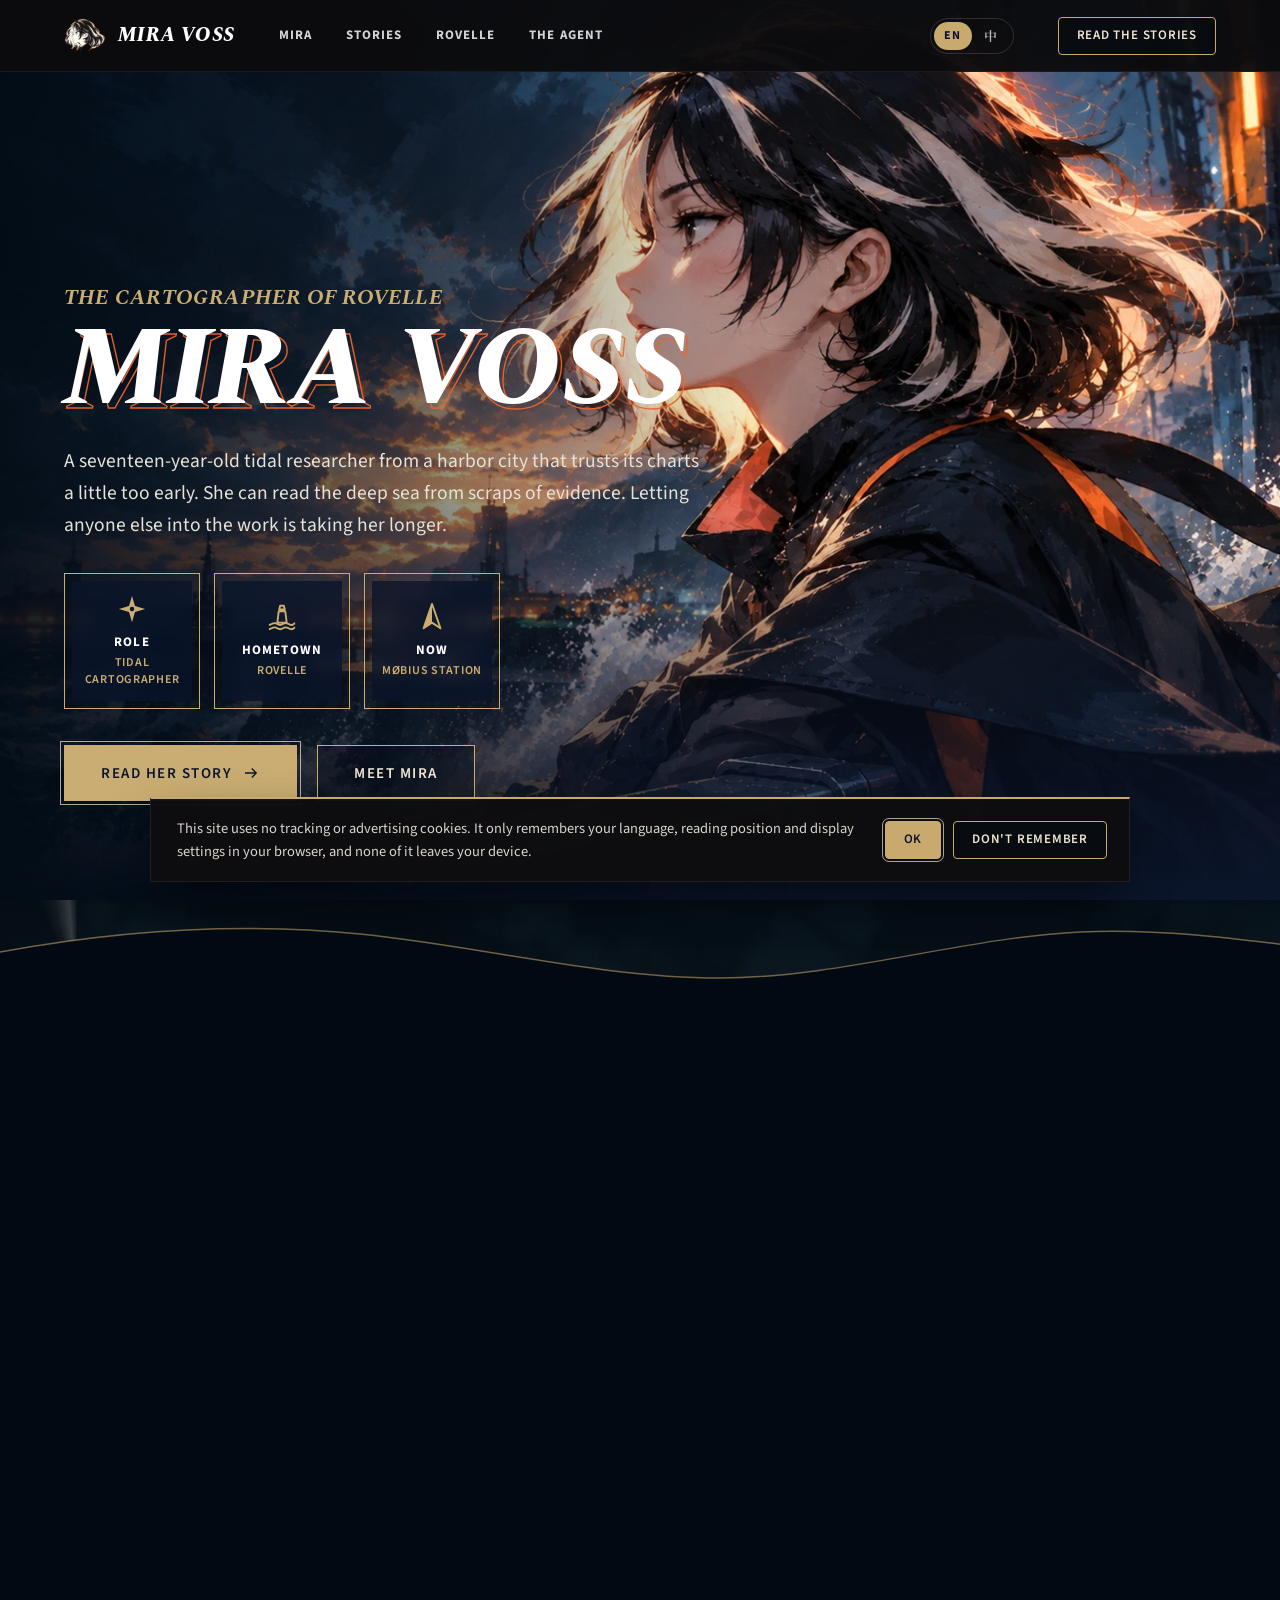
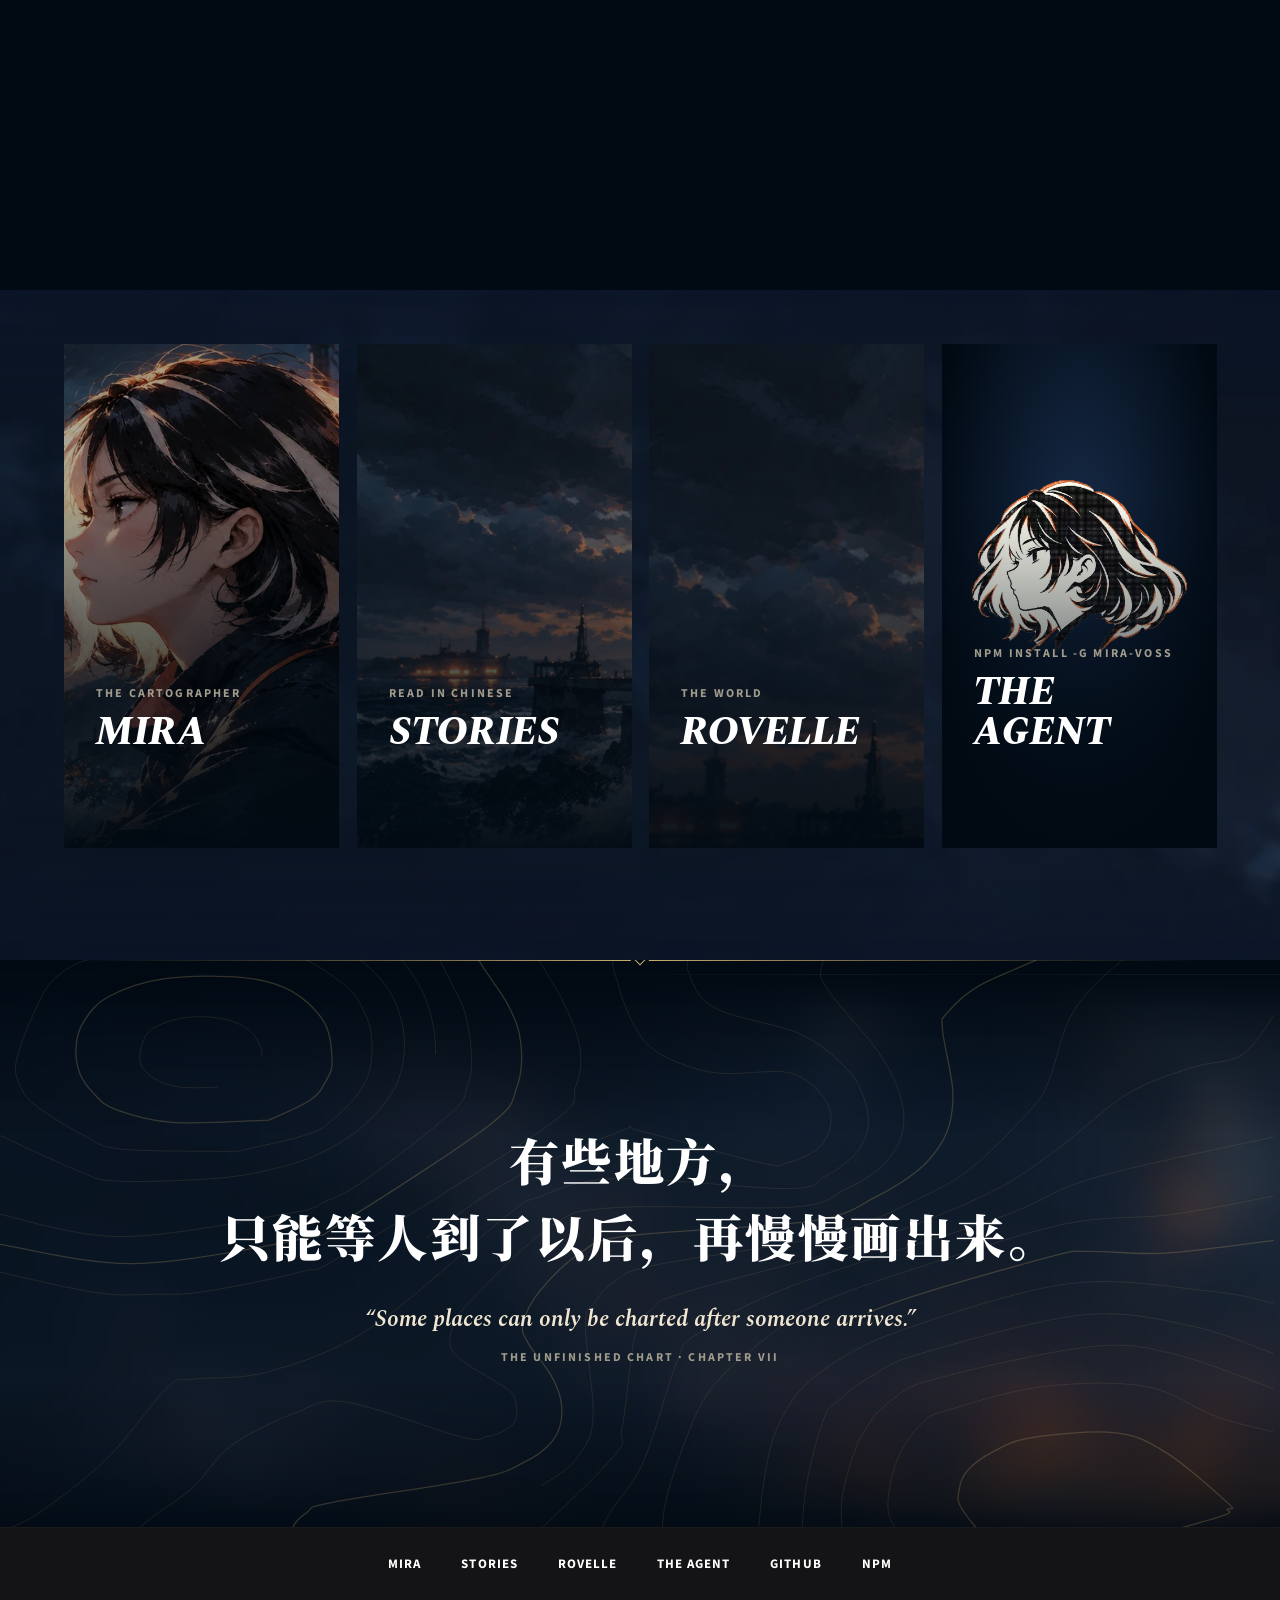
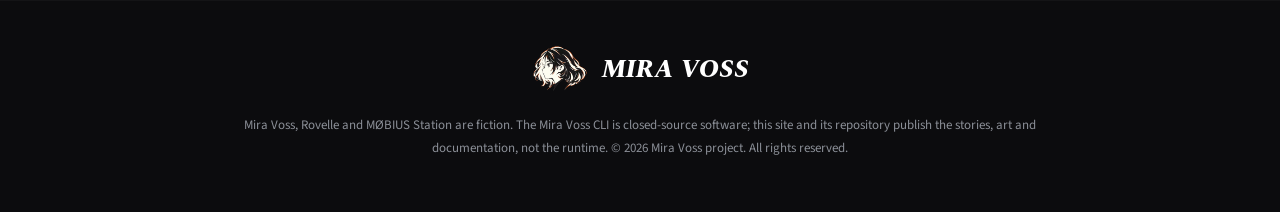
==== commit 888c0f2e: "Take the highlights back: one accent, no glow The offset orange contour stays on her name alone, whe" ====
--- a/site/index.html
+++ b/site/index.html
@@ -85,7 +85,7 @@
         <a class="feature-cover frame" data-reveal="unfold" href="read.html?work=only-one-side" tabindex="-1" aria-hidden="true"><span class="frame-inner halftone" style="background: url(assets/bg/ice.webp) center / cover"><img src="assets/art/mobius-loop.svg" alt="" loading="lazy" /></span></a>
         <div class="feature-copy" data-stagger>
           <p class="supertitle" data-reveal="from-right" data-zh="最新故事 · MØBIUS · 短篇">Newest story · MØBIUS · Short story</p>
-          <h2 class="blade-title misreg" data-reveal="mask" id="feature-title" data-text="Only One Side" data-zh-misreg="MØBIUS：只有一面" data-zh="MØBIUS：只有一面">Only One Side</h2>
+          <h2 class="blade-title" data-reveal="mask" id="feature-title" data-text="Only One Side" data-zh-misreg="MØBIUS：只有一面" data-zh="MØBIUS：只有一面">Only One Side</h2>
           <p class="zh-title" data-reveal="from-right" data-zh="Only One Side">MØBIUS：只有一面</p>
           <p class="lede" data-reveal="from-right" data-zh="艾兰以北三天的航程，一座还没有名字的研究站，把深水记录写在一条扭了半圈的纸带上。十九个冬天里，有一部分海，被写成了「透印，不计」。">Three days north of Ailan, a station without a name keeps its deep-water record on a paper loop twisted half a turn. For nineteen winters, part of the sea in it was written off as ink bleeding through the paper.</p>
           <blockquote class="pull-quote" data-reveal="wipe"><p lang="zh-Hans">她只是沿着同一面，往前走了很远。</p><footer>She had only gone a long way along the same side.</footer></blockquote>
@@ -105,6 +105,7 @@
     
     
     
+    
     <!-- latest:end -->
 
     <section class="blade explore" id="explore" data-nav="Explore" aria-labelledby="explore-title" data-zh-nav="探索">
@@ -112,7 +113,7 @@
       <div class="blade-inner">
         <div class="blade-head">
           <p class="supertitle reveal" data-zh="Mira Voss 的世界">The world of Mira Voss</p>
-          <h2 class="blade-title misreg" data-reveal="mask" id="explore-title" data-text="Explore" data-zh="探索" data-zh-misreg="探索">Explore</h2>
+          <h2 class="blade-title" data-reveal="mask" id="explore-title" data-text="Explore" data-zh="探索" data-zh-misreg="探索">Explore</h2>
         </div>
         <div class="explore-grid" data-stagger>
           <a class="explore-card" data-reveal="focus" data-tilt="7" style="--rd: 0s" href="mira.html">
--- a/site/base.css
+++ b/site/base.css
@@ -51,7 +51,7 @@
 /* ---------- Type ---------- */
 .supertitle { margin: 0 0 8px; color: var(--gold); font: italic 700 clamp(17px, .9vw + 10px, 26px)/1.2 var(--display); text-transform: uppercase; letter-spacing: .01em; }
 .blade-title { margin: 0; color: #fff; font: italic 800 clamp(42px, 3.2vw + 22px, 80px)/1 var(--display); text-transform: uppercase; letter-spacing: -.005em; text-wrap: balance; }
-.label { display: block; color: var(--gold); font: 700 12px/1.3 var(--sans); letter-spacing: .18em; text-transform: uppercase; }
+.label { display: block; color: var(--muted); font: 700 12px/1.3 var(--sans); letter-spacing: .18em; text-transform: uppercase; }
 .lede { max-width: 38em; font-size: clamp(17px, .3vw + 15px, 19px); color: var(--text); }
 .zh-title { font: 600 clamp(18px, .5vw + 15px, 22px)/1.5 var(--serif-zh); color: var(--gold-pale); letter-spacing: .14em; }
 
@@ -90,7 +90,7 @@
 .topnav { display: flex; gap: 34px; margin-right: auto; }
 .topnav a { position: relative; padding: 10px 0; color: #fff; font: 700 13px/1 var(--sans); letter-spacing: .08em; text-transform: uppercase; opacity: .82; transition: opacity .35s ease, color .35s ease; }
 /* The underline draws in from the left and fades up on hover, then leaves to the right */
-.topnav a::after { content: ''; position: absolute; left: -2px; right: -2px; bottom: 1px; height: 2px; background: linear-gradient(90deg, rgba(200, 170, 110, 0), var(--gold) 22%, #f3e3b6 50%, var(--gold) 78%, rgba(200, 170, 110, 0)); filter: drop-shadow(0 0 4px rgba(214, 180, 112, .55)); opacity: 0; transform: scaleX(0); transform-origin: right center; transition: transform .55s cubic-bezier(.22, 1, .36, 1), opacity .4s ease; pointer-events: none; }
+.topnav a::after { content: ''; position: absolute; left: 0; right: 0; bottom: 1px; height: 2px; background: var(--gold); opacity: 0; transform: scaleX(0); transform-origin: right center; transition: transform .55s cubic-bezier(.22, 1, .36, 1), opacity .4s ease; pointer-events: none; }
 .topnav a:hover, .topnav a:focus-visible { opacity: 1; color: #f0e6d2; }
 .topnav a:hover::after, .topnav a:focus-visible::after { opacity: 1; transform: scaleX(1); transform-origin: left center; }
 .topnav a[aria-current='page'] { opacity: 1; color: #fff; }
@@ -116,18 +116,16 @@
    Secondary: a gold outline that fills from below like a rising tide, with a curved
    waterline, and drains when the pointer leaves. */
 .btn { --rise: cubic-bezier(.22, 1, .36, 1); position: relative; isolation: isolate; overflow: hidden; display: inline-flex; align-items: center; justify-content: center; gap: 10px; min-height: 56px; padding: 0 36px; color: var(--gold-pale); font: 600 15px/1 var(--sans); letter-spacing: .1em; text-transform: uppercase; white-space: nowrap; background: rgba(1, 10, 19, .35); border: 1px solid var(--gold); transition: color .4s ease .05s, border-color .4s ease, transform .2s ease; -webkit-tap-highlight-color: transparent; }
-.btn::before { content: ''; position: absolute; z-index: -1; left: -12%; right: -12%; bottom: 0; height: 150%; background: var(--gold); border-radius: 50% 50% 0 0 / 18% 18% 0 0; transform: translateY(101%); transition: transform .65s var(--rise); }
-.btn:hover::before, .btn:focus-visible::before { transform: translateY(0); }
+.btn:not(.btn-gold)::before { content: ''; position: absolute; z-index: -1; left: -12%; right: -12%; bottom: 0; height: 150%; background: var(--gold); border-radius: 50% 50% 0 0 / 18% 18% 0 0; transform: translateY(101%); transition: transform .65s var(--rise); }
+.btn:not(.btn-gold):hover::before, .btn:not(.btn-gold):focus-visible::before { transform: translateY(0); }
 .btn:hover, .btn:focus-visible { color: #0a1428; }
 .btn:active { transform: translateY(1px) scale(.985); }
 .btn svg { width: 18px; height: 18px; flex: none; }
 .btn:hover svg, .btn:focus-visible svg { animation: arrow-pass .55s var(--rise); }
 @keyframes arrow-pass { 0% { transform: none; opacity: 1; } 42% { transform: translateX(14px); opacity: 0; } 43% { transform: translateX(-14px); opacity: 0; } 100% { transform: none; opacity: 1; } }
 
-.btn-gold { color: #0a1428; background-color: var(--gold); border-color: var(--gold); outline: 1px solid rgba(240, 230, 210, .7); outline-offset: 3px; transition: color .3s ease, background-color .45s ease, border-color .45s ease, outline-color .45s ease, outline-offset .55s var(--rise), box-shadow .55s ease, transform .2s ease; }
-.btn-gold::before { inset: 0; height: auto; border-radius: 0; transform: none; opacity: 0; background: radial-gradient(180px circle at var(--mx, 50%) var(--my, 50%), rgba(255, 250, 236, .6), rgba(255, 250, 236, 0) 70%); transition: opacity .45s ease; }
-.btn-gold:hover, .btn-gold:focus-visible { color: #0a1428; background-color: #d9c18f; border-color: #d9c18f; outline-color: #fff; outline-offset: 6px; box-shadow: 0 10px 28px -12px rgba(214, 180, 112, .65); }
-.btn-gold:hover::before, .btn-gold:focus-visible::before { opacity: 1; transform: none; }
+.btn-gold { color: #0a1428; background-color: var(--gold); border-color: var(--gold); outline: 1px solid rgba(240, 230, 210, .7); outline-offset: 3px; transition: color .3s ease, background-color .45s ease, border-color .45s ease, outline-color .45s ease, outline-offset .55s var(--rise), transform .2s ease; }
+.btn-gold:hover, .btn-gold:focus-visible { color: #0a1428; background-color: #d9c18f; border-color: #d9c18f; outline-color: #fff; outline-offset: 6px; }
 .btn:focus-visible { outline: 2px solid #fff; outline-offset: 6px; }
 .btn-small { min-height: 38px; padding: 0 18px; font-size: 13px; letter-spacing: .06em; border-radius: 4px; }
 .btn-row { display: flex; flex-wrap: wrap; gap: 20px; }
@@ -138,12 +136,12 @@
 .blade-light .btn-gold:hover { color: #0a1428; outline-color: #0a1428; }
 
 /* Text links: the nav's underline, drawn in from the left */
-.text-link { position: relative; display: inline-flex; align-items: center; gap: 8px; padding-bottom: 4px; color: var(--gold); font: 600 13px/1 var(--sans); letter-spacing: .1em; text-transform: uppercase; transition: color .35s ease; }
+.text-link { position: relative; display: inline-flex; align-items: center; gap: 8px; padding-bottom: 4px; color: var(--gold); font: 600 13px/1 var(--sans); letter-spacing: .1em; text-transform: uppercase; color: var(--gold-pale); transition: color .35s ease; }
 .text-link::after { content: ''; position: absolute; left: 0; right: 0; bottom: 0; height: 1px; background: linear-gradient(90deg, currentColor 70%, rgba(200, 170, 110, 0)); transform: scaleX(0); transform-origin: right center; transition: transform .5s cubic-bezier(.22, 1, .36, 1); }
 .text-link:hover::after, .text-link:focus-visible::after { transform: scaleX(1); transform-origin: left center; }
-.text-link svg { width: 16px; height: 16px; transition: transform .45s cubic-bezier(.22, 1, .36, 1); }
+.text-link svg { width: 16px; height: 16px; color: var(--gold); transition: transform .45s cubic-bezier(.22, 1, .36, 1); }
 .text-link:hover svg, .text-link:focus-visible svg { transform: translateX(4px); }
-.text-link:hover { color: #e9d7a8; }
+.text-link:hover { color: #fff; }
 
 /* Inline meta separated by 4px gold diamonds, the champion page's separator */
 .diamonds { display: flex; flex-wrap: wrap; align-items: center; gap: 6px 14px; margin: 0; padding: 0; list-style: none; }
@@ -181,9 +179,9 @@
 .subbar-track::before { content: ''; position: absolute; left: 0; right: 0; top: 50%; height: 1px; background: rgba(200, 170, 110, .25); }
 .subbar-fill { position: absolute; left: 0; top: 50%; height: 1px; width: 100%; background: linear-gradient(90deg, rgba(200, 170, 110, .2), var(--gold)); transform-origin: left; transform: scaleX(0); }
 .subbar-dot { position: absolute; top: 50%; width: 22px; height: 22px; margin: -11px 0 0 -11px; display: grid; place-items: center; }
-.subbar-dot::before { content: ''; width: 5px; height: 5px; background: #6b6455; transform: rotate(45deg); transition: background-color .3s, box-shadow .3s, transform .3s; }
+.subbar-dot::before { content: ''; width: 5px; height: 5px; background: #6b6455; transform: rotate(45deg); transition: background-color .3s, transform .3s; }
 .subbar-dot.is-past::before { background: var(--gold); }
-.subbar-dot.is-current::before { background: #f1dfae; transform: rotate(45deg) scale(1.5); box-shadow: 0 0 10px 2px rgba(241, 223, 174, .55); }
+.subbar-dot.is-current::before { background: #f1dfae; transform: rotate(45deg) scale(1.6); }
 .subbar-dot span { position: absolute; top: calc(100% + 6px); left: 50%; padding: 6px 10px; color: var(--gold-pale); background: #101012; border: 1px solid var(--gold-line); font: 600 11px/1 var(--sans); letter-spacing: .12em; text-transform: uppercase; white-space: nowrap; transform: translate(-50%, -4px); opacity: 0; pointer-events: none; transition: opacity .2s, transform .2s; }
 .subbar-dot:hover span, .subbar-dot:focus-visible span { opacity: 1; transform: translate(-50%, 0); }
 
@@ -214,7 +212,7 @@
 
 /* Vard Light: a beam that sweeps every twelve seconds, as in the story */
 .beam { position: absolute; z-index: 0; left: var(--beam-x, 86%); top: var(--beam-y, 14%); width: 260vmax; height: 260vmax; pointer-events: none; transform: translate(-50%, -50%); background: conic-gradient(from 0deg, transparent 0 338deg, rgba(255, 244, 220, .05) 346deg, rgba(255, 246, 226, .2) 355deg, rgba(255, 246, 226, .06) 359deg, transparent 360deg); -webkit-mask-image: radial-gradient(closest-side, #000, rgba(0, 0, 0, .45) 30%, transparent 62%); mask-image: radial-gradient(closest-side, #000, rgba(0, 0, 0, .45) 30%, transparent 62%); mix-blend-mode: screen; animation: sweep 12s linear infinite; }
-.beam::after { content: ''; position: absolute; left: 50%; top: 50%; width: 10px; height: 10px; margin: -5px; border-radius: 50%; background: #fff6e2; box-shadow: 0 0 18px 6px rgba(255, 238, 200, .55), 0 0 60px 20px rgba(255, 238, 200, .18); }
+.beam::after { content: ''; position: absolute; left: 50%; top: 50%; width: 10px; height: 10px; margin: -5px; border-radius: 50%; background: #fff6e2; box-shadow: 0 0 10px 2px rgba(255, 238, 200, .35); }
 @keyframes sweep { to { transform: translate(-50%, -50%) rotate(360deg); } }
 
 /* The halftone of her logo, used as a soft field of dots */
@@ -240,7 +238,7 @@
 html.i18n-pending body { visibility: hidden; animation: i18n-fallback 0s 1.2s forwards; }
 @keyframes i18n-fallback { to { visibility: visible; } }
 .lang-switch { position: relative; display: flex; flex: none; padding: 3px; border: 1px solid rgba(255, 255, 255, .14); border-radius: 999px; }
-.lang-switch::before { content: ''; position: absolute; top: 3px; bottom: 3px; left: 3px; width: calc(50% - 3px); border-radius: 999px; background: var(--gold); box-shadow: 0 0 12px rgba(200, 170, 110, .35); transition: transform .5s cubic-bezier(.22, 1, .36, 1); }
+.lang-switch::before { content: ''; position: absolute; top: 3px; bottom: 3px; left: 3px; width: calc(50% - 3px); border-radius: 999px; background: var(--gold); transition: transform .5s cubic-bezier(.22, 1, .36, 1); }
 html[data-lang='zh'] .lang-switch::before { transform: translateX(100%); }
 .lang-switch button { position: relative; z-index: 1; width: 38px; height: 28px; color: rgba(255, 255, 255, .7); font: 700 12px/1 var(--sans); letter-spacing: .06em; transition: color .35s ease; }
 .lang-switch button[lang='zh-Hans'] { font: 600 13px/1 var(--serif-zh); }
@@ -301,8 +299,6 @@
 /* ---------- Cards that lean toward the pointer, lit where it rests ---------- */
 [data-tilt] { --tilt-t: perspective(1000px) rotateX(var(--rx, 0deg)) rotateY(var(--ry, 0deg)); transform: var(--tilt-t); will-change: transform; }
 [data-tilt].is-settled { transition: transform .5s cubic-bezier(.22, 1, .36, 1), border-color .3s ease; }
-[data-tilt-light]::after { content: ''; position: absolute; z-index: 2; inset: 0; pointer-events: none; background: radial-gradient(420px circle at var(--px, 50%) var(--py, 50%), rgba(255, 244, 220, .12), transparent 60%); opacity: 0; transition: opacity .4s ease; }
-[data-tilt-light]:hover::after { opacity: 1; }
 
 /* ---------- Footer: centred, as the League footer ---------- */
 .site-footer { position: relative; background: #0c0c0e; border-top: 1px solid rgba(255, 255, 255, .06); }
--- a/site/pages.css
+++ b/site/pages.css
@@ -15,7 +15,7 @@
 .masthead.is-ready .champion-name [data-letters] .word > span { opacity: 1; transform: none; filter: none; }
 .js .intro { opacity: 0; transform: translateY(22px); transition: opacity 1.1s var(--ease-out), transform 1.3s var(--ease-out); transition-delay: calc(.25s + var(--d) * .13s); }
 .masthead.is-ready .intro { opacity: 1; transform: none; }
-.masthead-bio { font-size: clamp(17px, .35vw + 15px, 19.5px); color: #e4e1d8; text-shadow: 0 1px 18px rgba(1, 10, 19, .6); }
+.masthead-bio { font-size: clamp(17px, .35vw + 15px, 19.5px); color: #e4e1d8; }
 .meta-row { display: flex; gap: 14px; margin: 32px 0 36px; padding: 0; list-style: none; }
 .meta-box { width: 136px; height: 136px; }
 .meta-box .frame-inner { display: flex; flex-direction: column; align-items: center; justify-content: center; gap: 6px; padding: 10px 8px; text-align: center; backdrop-filter: blur(6px); -webkit-backdrop-filter: blur(6px); }
@@ -51,7 +51,7 @@
 .feature-cover img { width: 100%; height: 100%; object-fit: cover; transition: transform .6s var(--ease-out); }
 .feature-cover:hover img { transform: scale(1.05); }
 .feature-copy .zh-title { margin: 20px 0 24px; }
-.pull-quote { margin: 34px 0 38px; padding: 4px 0 4px 24px; border-left: 2px solid var(--ember); }
+.pull-quote { margin: 34px 0 38px; padding: 4px 0 4px 24px; border-left: 1px solid var(--gold-deep); }
 .pull-quote p { margin: 0 0 10px; color: var(--gold-pale); font: 600 clamp(19px, .6vw + 15px, 24px)/1.6 var(--serif-zh); }
 .pull-quote footer { color: var(--muted); font: italic 600 17px/1.5 var(--display); }
 
@@ -91,7 +91,7 @@
 .bio-aside blockquote p { margin: 0 0 14px; color: #fff; font: 600 clamp(20px, .6vw + 16px, 25px)/1.7 var(--serif-zh); }
 .bio-aside blockquote footer { color: var(--muted); font: italic 600 16px/1.5 var(--display); }
 .facts { display: grid; grid-template-columns: auto 1fr; gap: 12px 22px; margin: 30px 0 0; padding-top: 26px; border-top: 1px solid var(--navy-line); }
-.facts dt { color: var(--gold); font: 700 11.5px/1.7 var(--sans); letter-spacing: .16em; text-transform: uppercase; }
+.facts dt { color: var(--muted); font: 700 11.5px/1.7 var(--sans); letter-spacing: .16em; text-transform: uppercase; }
 .facts dd { margin: 0; color: var(--gold-pale); font-size: 15.5px; }
 
 /* Timeline: her life drawn as a sounding line */
@@ -103,7 +103,7 @@
 .timeline .age small { color: var(--gold); font-size: .42em; letter-spacing: .1em; margin-left: 4px; }
 .timeline .tick { position: relative; display: block; width: 11px; height: 11px; margin: 13px 0 22px; background: var(--navy); border: 1px solid var(--gold); transform: rotate(45deg) scale(0); transition: transform .7s var(--ease-out) var(--rd, 0s); }
 .timeline.is-in .tick { transform: rotate(45deg) scale(1); }
-.timeline li.is-now .tick { background: var(--ember); border-color: var(--ember); }
+.timeline li.is-now .tick { background: var(--gold); }
 .timeline h3 { margin: 0 0 8px; color: var(--gold-pale); font: 700 14px/1.35 var(--sans); letter-spacing: .06em; text-transform: uppercase; }
 .timeline p { margin: 0 0 12px; color: var(--text); font-size: 15px; line-height: 1.55; }
 .timeline a { color: var(--gold); font: 700 11.5px/1 var(--sans); letter-spacing: .14em; text-transform: uppercase; }
@@ -116,7 +116,7 @@
 .person { position: relative; display: flex; flex-direction: column; min-height: 330px; padding: 34px 32px 30px; background: linear-gradient(170deg, var(--navy-raised), var(--navy) 70%); border: 1px solid var(--navy-line); transition: border-color .3s ease-in-out, transform .3s ease-in-out; }
 .person::before { content: '「'; position: absolute; top: 10px; right: 22px; color: var(--gold-deep); font: 900 84px/1 var(--serif-zh); opacity: .5; transition: color .5s, opacity .5s; }
 .person:hover { border-color: var(--gold-deep); }
-.person:hover::before { color: var(--ember); opacity: .7; }
+
 .person blockquote { margin: 0 0 auto; padding-right: 30px; color: #fff; font: 600 19px/1.75 var(--serif-zh); }
 .person .person-en { margin: 12px 0 0; color: var(--muted); font: italic 600 15.5px/1.5 var(--display); }
 .person footer { margin-top: 28px; padding-top: 20px; border-top: 1px solid var(--navy-line); }
@@ -181,10 +181,10 @@
 .ch-go { width: 18px; height: 18px; color: var(--gold); opacity: .35; transform: translateX(-6px); transition: transform .5s var(--ease-out), opacity .4s; }
 .chapters a:hover .ch-go { opacity: 1; transform: none; }
 .chapters .is-appendix a { margin-top: 0; }
-.chapters .is-appendix .ch-label { color: var(--ember); }
+.chapters .is-appendix .ch-label { color: var(--muted); }
 
 .continue { display: grid; grid-template-columns: auto 1fr auto; align-items: center; gap: 22px; margin: 0 0 clamp(36px, 5vw, 56px); padding: 20px 26px; border: 1px solid var(--gold); background: rgba(10, 20, 40, .7); }
-.continue .label { color: var(--ember); }
+
 .continue strong { display: block; color: #fff; font: 600 19px/1.4 var(--serif-zh); }
 .continue-bar { position: relative; height: 2px; margin-top: 10px; background: var(--navy-line); }
 .continue-bar::after { content: ''; position: absolute; inset: 0; background: var(--gold); transform-origin: left; transform: scaleX(var(--p, 0)); }
@@ -213,11 +213,11 @@
 .rovelle-chart .sea-name-small { font-size: 24px; opacity: .45; }
 .rovelle-chart .compass text { fill: var(--gold); stroke: none; font-size: 12px; }
 .rovelle-chart .place { cursor: pointer; outline: none; }
-.rovelle-chart .place-halo { fill: none; stroke: var(--ember); stroke-width: 1.5; opacity: 0; transform-box: fill-box; transform-origin: center; transform: scale(.4); transition: opacity .4s, transform .6s var(--ease-out); }
+.rovelle-chart .place-halo { fill: none; stroke: var(--gold-pale); stroke-width: 1; opacity: 0; transform-box: fill-box; transform-origin: center; transform: scale(.4); transition: opacity .4s, transform .6s var(--ease-out); }
 .rovelle-chart .place-mark { fill: var(--gold); transform-box: fill-box; transform-origin: center; transition: fill .3s, transform .5s var(--ease-out); }
 .rovelle-chart .place:hover .place-halo, .rovelle-chart .place.is-hover .place-halo, .rovelle-chart .place:focus-visible .place-halo { opacity: .6; transform: scale(1); }
 .rovelle-chart .place.is-active .place-halo { opacity: 1; transform: scale(1); animation: ping 2.4s var(--ease-out) infinite; }
-.rovelle-chart .place.is-active .place-mark { fill: var(--ember); transform: scale(1.4); }
+.rovelle-chart .place.is-active .place-mark { fill: #fff; transform: scale(1.35); }
 .rovelle-chart .place.is-active text, .rovelle-chart .place.is-hover text { fill: #fff; }
 @keyframes ping { 0% { transform: scale(.6); opacity: 1; } 70%, 100% { transform: scale(1.8); opacity: 0; } }
 .js [data-chart] .shore, .js [data-chart] .channel { stroke-dasharray: 2400; stroke-dashoffset: 2400; }
@@ -234,7 +234,7 @@
 .place-list { display: grid; grid-template-columns: 1fr 1fr; gap: 4px; margin: 0; padding: 0; list-style: none; }
 .place-list button { width: 100%; padding: 10px 12px; color: var(--muted); font: 700 12px/1.3 var(--sans); letter-spacing: .12em; text-transform: uppercase; text-align: left; border-left: 2px solid transparent; transition: color .3s, border-color .3s, background-color .3s; }
 .place-list button:hover, .place-list button.is-hover { color: var(--gold-pale); background: rgba(200, 170, 110, .05); }
-.place-list button[aria-pressed='true'] { color: #fff; border-left-color: var(--ember); background: rgba(200, 170, 110, .08); }
+.place-list button[aria-pressed='true'] { color: #fff; border-left-color: var(--gold); background: rgba(200, 170, 110, .08); }
 
 .bells { display: grid; grid-template-columns: minmax(0, 5fr) minmax(0, 7fr); gap: clamp(36px, 5vw, 90px); align-items: center; }
 .bell-row { display: flex; gap: clamp(14px, 2vw, 28px); }
@@ -242,18 +242,18 @@
 .bell:hover { color: var(--gold-pale); border-color: var(--gold-deep); }
 .bell[aria-selected='true'] { color: #fff; border-color: var(--gold); background: rgba(200, 170, 110, .06); }
 .bell-shape { width: 52px; height: 58px; transform-origin: 50% 8%; color: var(--gold); }
-.bell[aria-selected='true'] .bell-shape { color: var(--ember); }
+.bell[aria-selected='true'] .bell-shape { color: var(--gold-pale); }
 .bell-count { font: italic 800 22px/1 var(--display); text-transform: uppercase; }
 .bell-panel h3 { margin: 0 0 14px; color: #fff; font: italic 800 clamp(30px, 1.6vw + 18px, 44px)/1.05 var(--display); text-transform: uppercase; }
-.bell-panel .label { margin-bottom: 14px; color: var(--ember); }
+.bell-panel .label { margin-bottom: 14px; }
 .bell-panel p { max-width: 34em; font-size: 18px; }
 
 .station-grid { display: grid; grid-template-columns: minmax(0, 6fr) minmax(0, 6fr); gap: clamp(36px, 5vw, 90px); align-items: center; }
 .mobius-art { position: relative; aspect-ratio: 4 / 5; max-width: 560px; margin: 0 auto; width: 100%; }
 .mobius-art svg { width: 100%; height: 100%; }
 .mobius-art .mobius-rulings line { transition: stroke-opacity 1s; }
-.mobius-art .mobius-pen { fill: var(--ember); filter: drop-shadow(0 0 6px rgba(232, 98, 44, .8)); }
-.mobius-art .mobius-trail { fill: none; stroke: var(--ember); stroke-width: 2.4; stroke-linecap: round; opacity: .55; }
+.mobius-art .mobius-pen { fill: var(--gold-pale); }
+.mobius-art .mobius-trail { fill: none; stroke: var(--gold-pale); stroke-width: 1.6; stroke-linecap: round; opacity: .45; }
 .people-list { display: grid; gap: 0; margin: 28px 0 32px; padding: 0; list-style: none; border-top: 1px solid var(--navy-line); }
 .people-list li { display: grid; grid-template-columns: 170px 1fr; gap: 18px; padding: 14px 0; border-bottom: 1px solid var(--navy-line); }
 .people-list b { color: #fff; font: italic 700 18px/1.4 var(--display); text-transform: uppercase; }
@@ -289,7 +289,7 @@
 .ability-key:hover { filter: opacity(1); transform: scale(1.1); }
 .ability-key[aria-selected='true'] { filter: none; transform: none; }
 .key-icon { position: relative; display: grid; place-items: center; width: 84px; height: 84px; background: radial-gradient(circle at 50% 40%, #1d2c46, #0a1428 75%); border: 1px solid var(--navy-line); color: var(--gold-pale); transition: border-color .3s, box-shadow .3s; }
-.ability-key[aria-selected='true'] .key-icon { border-color: var(--gold); box-shadow: 0 0 0 1px rgba(200, 170, 110, .35), 0 10px 26px -10px rgba(200, 170, 110, .6); }
+.ability-key[aria-selected='true'] .key-icon { border-color: var(--gold); }
 .key-icon svg { width: 38px; height: 38px; }
 .key-letter { position: absolute; right: -1px; bottom: -1px; min-width: 22px; height: 22px; padding: 0 4px; color: var(--gold); background: var(--abyss); border: 1px solid var(--gold-deep); font: italic 800 12px/20px var(--display); text-align: center; }
 .key-name { font: 600 12.5px/1.35 var(--sans); letter-spacing: .06em; text-transform: uppercase; text-align: center; }
@@ -301,7 +301,7 @@
 .ability-frame { padding: 14px; }
 .ability-plate { position: relative; display: grid; place-items: center; aspect-ratio: 16 / 9; overflow: hidden; background: radial-gradient(ellipse at 50% 45%, rgba(232, 98, 44, .14), transparent 60%), url(assets/bg/storm.webp) center / cover; }
 .ability-plate::after { content: ''; position: absolute; inset: 0; background: linear-gradient(0deg, rgba(4, 5, 7, .75), rgba(4, 5, 7, .2)); }
-.plate-glyph { position: relative; z-index: 1; width: 34%; height: auto; aspect-ratio: 1; color: var(--gold-pale); stroke-dasharray: 1; stroke-dashoffset: 0; filter: drop-shadow(0 0 18px rgba(200, 170, 110, .35)); }
+.plate-glyph { position: relative; z-index: 1; width: 34%; height: auto; aspect-ratio: 1; color: var(--gold-pale); stroke-dasharray: 1; stroke-dashoffset: 0; }
 .plate-glyph.is-drawing { animation: draw-glyph 1.1s var(--ease-out); }
 @keyframes draw-glyph { from { stroke-dashoffset: 1; opacity: .2; } to { stroke-dashoffset: 0; opacity: 1; } }
 .plate-key { position: absolute; z-index: 1; right: 22px; bottom: 6px; color: rgba(240, 230, 210, .14); font: italic 800 120px/1 var(--display); }
@@ -344,7 +344,7 @@
 .rovelle-chart.is-focused { transform: translate(var(--zx, 0), var(--zy, 0)) scale(1.14); }
 /* A bell's sound spreads in rings */
 .bell { position: relative; overflow: visible; }
-.bell-ring { position: absolute; left: 50%; top: 40px; width: 56px; height: 56px; margin: -28px 0 0 -28px; border: 1px solid var(--ember); border-radius: 50%; pointer-events: none; opacity: 0; animation: bell-ring 1.6s cubic-bezier(.22, 1, .36, 1) forwards; }
+.bell-ring { position: absolute; left: 50%; top: 40px; width: 56px; height: 56px; margin: -28px 0 0 -28px; border: 1px solid rgba(200, 170, 110, .6); border-radius: 50%; pointer-events: none; opacity: 0; animation: bell-ring 1.6s cubic-bezier(.22, 1, .36, 1) forwards; }
 @keyframes bell-ring { 0% { opacity: .8; transform: scale(.6); } 100% { opacity: 0; transform: scale(3.2); } }
 /* The steps of first launch are joined by a line that draws across them */
 .steps { position: relative; }
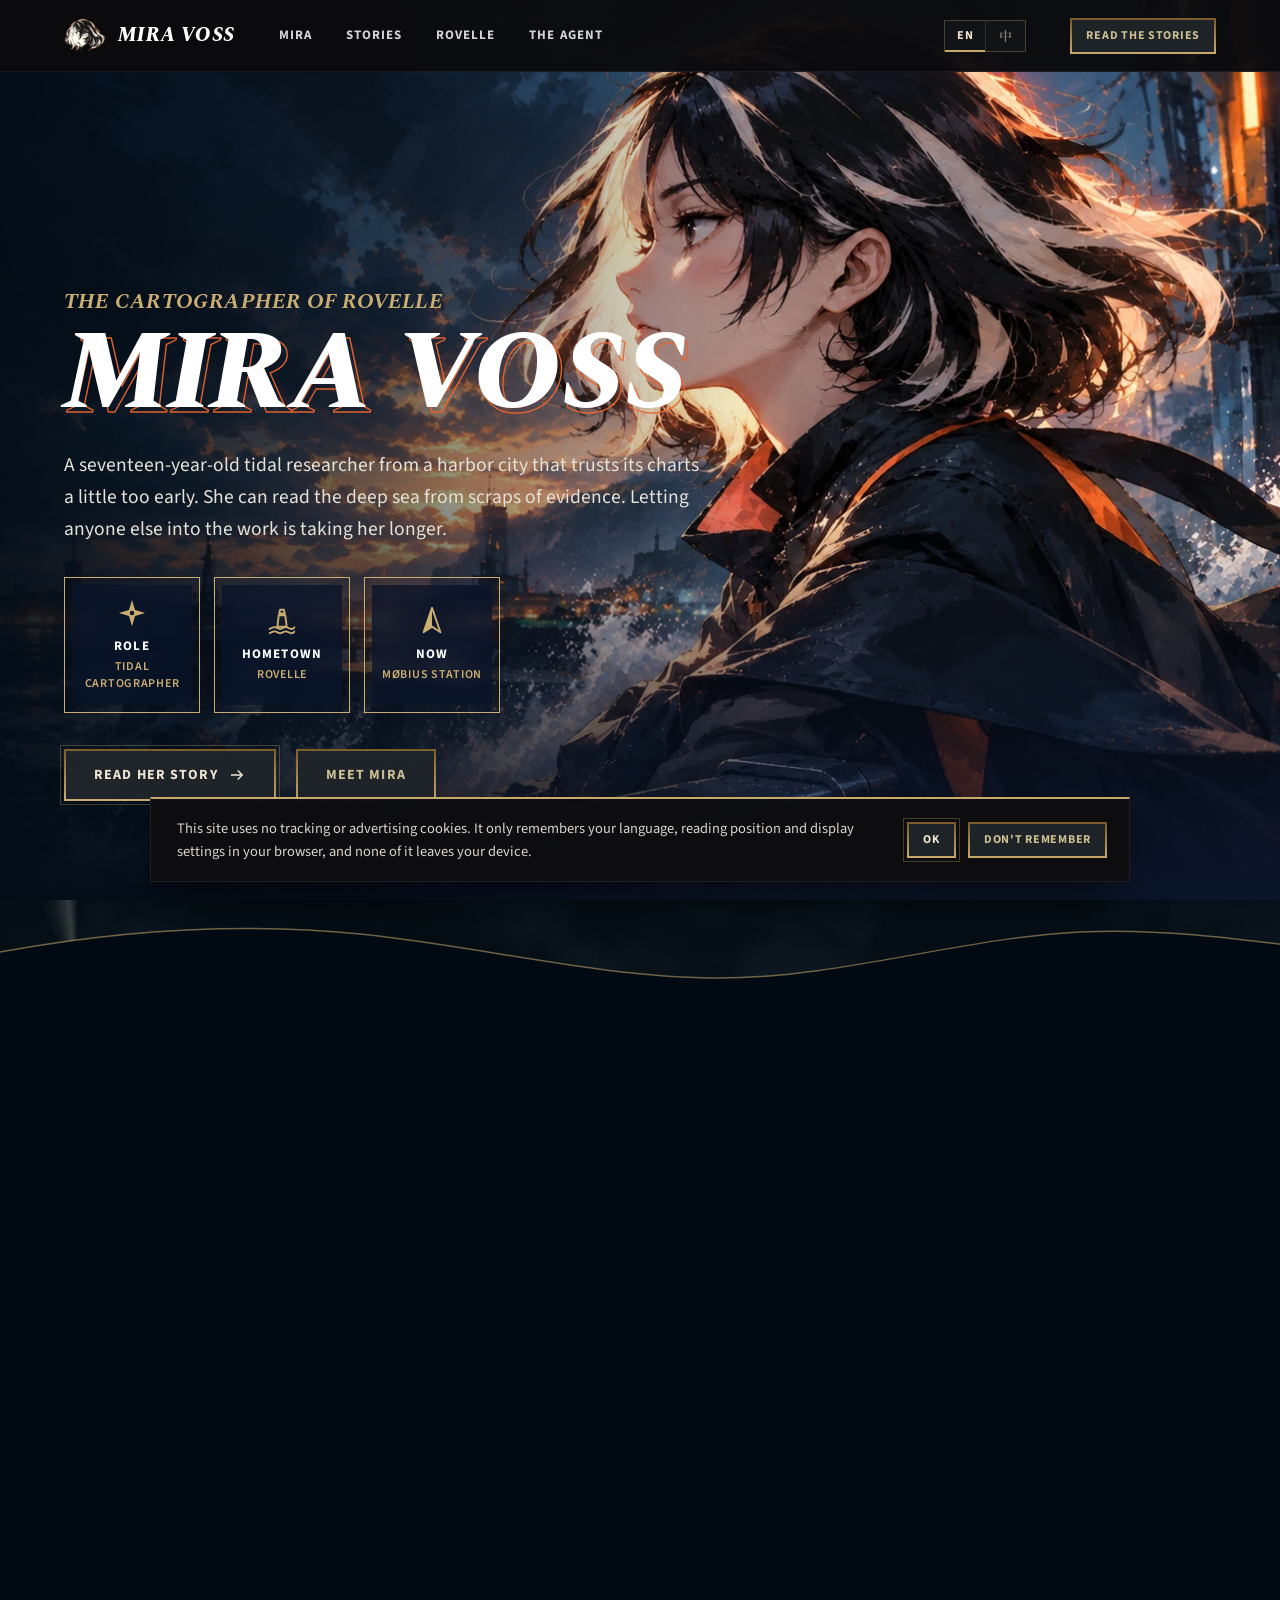
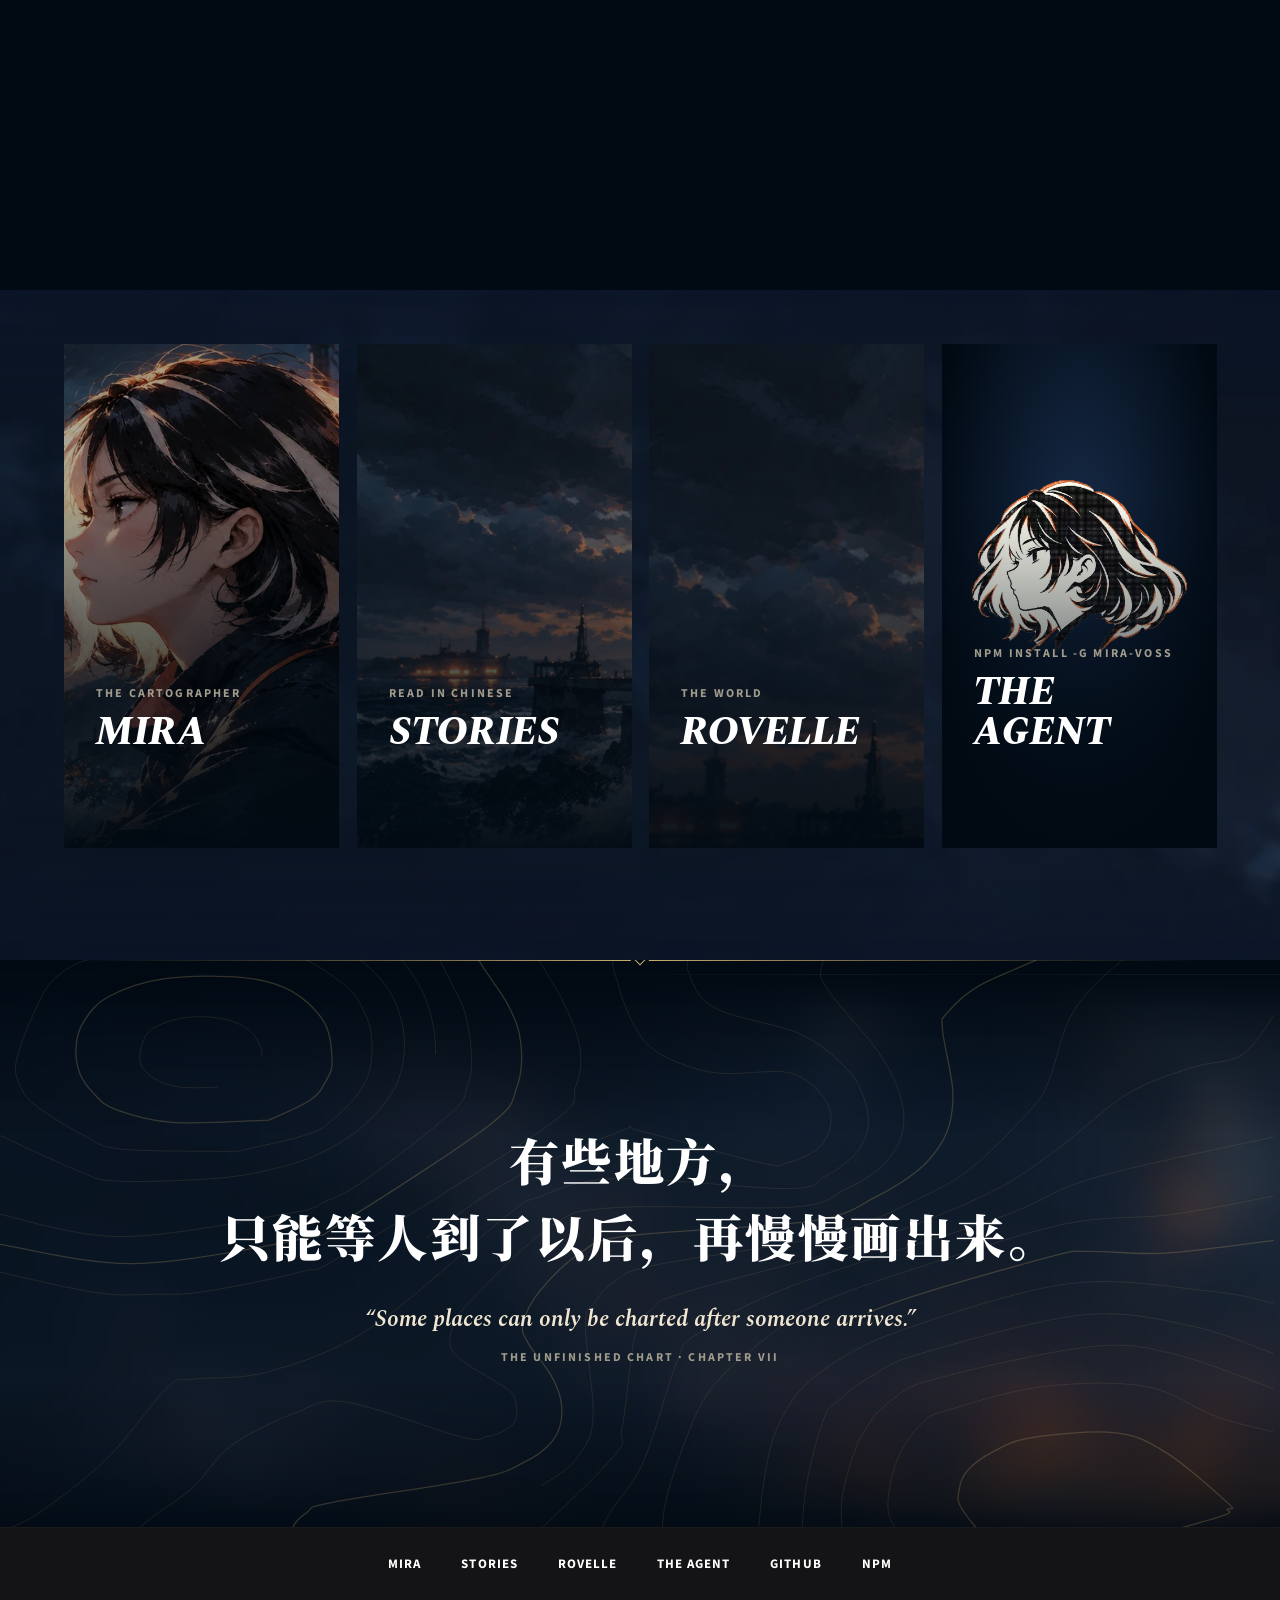
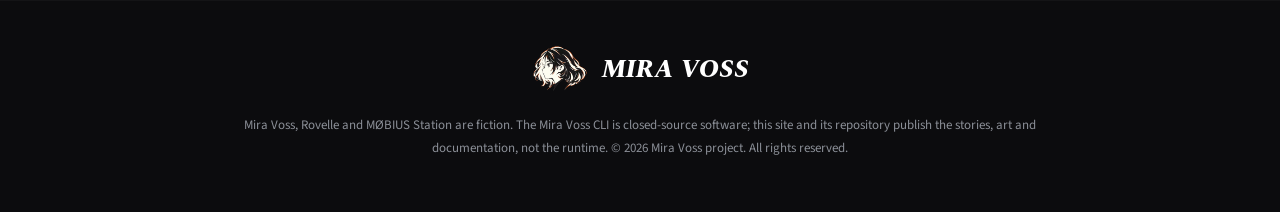
==== commit 52755b55: "Controls in the client's manner: dark faces, gold frames, no fills Buttons, the language switch, the" ====
--- a/site/index.html
+++ b/site/index.html
@@ -96,16 +96,6 @@
         </div>
       </div>
     </section>
-    
-    
-    
-    
-    
-    
-    
-    
-    
-    
     <!-- latest:end -->
 
     <section class="blade explore" id="explore" data-nav="Explore" aria-labelledby="explore-title" data-zh-nav="探索">
--- a/site/base.css
+++ b/site/base.css
@@ -45,7 +45,7 @@
 [lang='zh-Hans']:not(html):not(button) { font-family: var(--serif-zh); }
 .sprite { position: absolute; width: 0; height: 0; overflow: hidden; }
 .visually-hidden { position: absolute; width: 1px; height: 1px; overflow: hidden; clip-path: inset(50%); white-space: nowrap; }
-.skip-link { position: fixed; z-index: 300; top: -80px; left: 16px; padding: 12px 18px; background: var(--gold); color: var(--abyss); font-weight: 700; }
+.skip-link { position: fixed; z-index: 300; top: -80px; left: 16px; padding: 12px 18px; background: #1e2328; color: #f0e6d2; border: 2px solid #c8aa6e; font-weight: 700; }
 .skip-link:focus { top: 12px; }
 
 /* ---------- Type ---------- */
@@ -110,30 +110,25 @@
 .menu-open .menu a { opacity: 1; transform: none; transition-delay: calc(.18s + var(--i) * .06s); }
 .menu-open { overflow: hidden; }
 
-/* ---------- Buttons: the League CTA, with Mira's tide ----------
-   Primary: flat gold, navy text, a 1px ornamental frame 3px outside. On hover the frame
-   breathes outward, a soft light follows the pointer and the arrow passes through.
-   Secondary: a gold outline that fills from below like a rising tide, with a curved
-   waterline, and drains when the pointer leaves. */
-.btn { --rise: cubic-bezier(.22, 1, .36, 1); position: relative; isolation: isolate; overflow: hidden; display: inline-flex; align-items: center; justify-content: center; gap: 10px; min-height: 56px; padding: 0 36px; color: var(--gold-pale); font: 600 15px/1 var(--sans); letter-spacing: .1em; text-transform: uppercase; white-space: nowrap; background: rgba(1, 10, 19, .35); border: 1px solid var(--gold); transition: color .4s ease .05s, border-color .4s ease, transform .2s ease; -webkit-tap-highlight-color: transparent; }
-.btn:not(.btn-gold)::before { content: ''; position: absolute; z-index: -1; left: -12%; right: -12%; bottom: 0; height: 150%; background: var(--gold); border-radius: 50% 50% 0 0 / 18% 18% 0 0; transform: translateY(101%); transition: transform .65s var(--rise); }
-.btn:not(.btn-gold):hover::before, .btn:not(.btn-gold):focus-visible::before { transform: translateY(0); }
-.btn:hover, .btn:focus-visible { color: #0a1428; }
-.btn:active { transform: translateY(1px) scale(.985); }
-.btn svg { width: 18px; height: 18px; flex: none; }
-.btn:hover svg, .btn:focus-visible svg { animation: arrow-pass .55s var(--rise); }
-@keyframes arrow-pass { 0% { transform: none; opacity: 1; } 42% { transform: translateX(14px); opacity: 0; } 43% { transform: translateX(-14px); opacity: 0; } 100% { transform: none; opacity: 1; } }
-
-.btn-gold { color: #0a1428; background-color: var(--gold); border-color: var(--gold); outline: 1px solid rgba(240, 230, 210, .7); outline-offset: 3px; transition: color .3s ease, background-color .45s ease, border-color .45s ease, outline-color .45s ease, outline-offset .55s var(--rise), transform .2s ease; }
-.btn-gold:hover, .btn-gold:focus-visible { color: #0a1428; background-color: #d9c18f; border-color: #d9c18f; outline-color: #fff; outline-offset: 6px; }
-.btn:focus-visible { outline: 2px solid #fff; outline-offset: 6px; }
-.btn-small { min-height: 38px; padding: 0 18px; font-size: 13px; letter-spacing: .06em; border-radius: 4px; }
+/* ---------- Buttons: the League client's hextech buttons ----------
+   A dark grey face (#1E2328), a 2px gold frame running Gold 4 to Gold 2, matte gold words (#CDBE91).
+   Hover lifts the frame to Gold 1 and the words to pale gold; nothing ever fills with colour.
+   Pressing darkens it. The primary is the same button with one thin outer frame. */
+.btn { --rise: cubic-bezier(.22, 1, .36, 1); position: relative; isolation: isolate; display: inline-flex; align-items: center; justify-content: center; gap: 10px; min-height: 52px; padding: 0 30px; color: #cdbe91; font: 700 14px/1 var(--sans); letter-spacing: .08em; text-transform: uppercase; white-space: nowrap; background: #1e2328; border: 0; transition: color .35s ease, background-color .35s ease, transform .15s ease; -webkit-tap-highlight-color: transparent; }
+.btn::before, .btn::after { content: ''; position: absolute; z-index: -1; inset: 0; padding: 2px; pointer-events: none; -webkit-mask: linear-gradient(#000 0 0) content-box, linear-gradient(#000 0 0); -webkit-mask-composite: xor; mask: linear-gradient(#000 0 0) content-box exclude, linear-gradient(#000 0 0); }
+.btn::before { background: linear-gradient(180deg, #785a28, #c8aa6e); }
+.btn::after { background: linear-gradient(180deg, #f0e6d2, #c8aa6e); opacity: 0; transition: opacity .4s ease; }
+.btn:hover, .btn:focus-visible { color: #f0e6d2; background-color: #23282e; }
+.btn:hover::after, .btn:focus-visible::after { opacity: 1; }
+.btn:active { color: #a88a52; background-color: #1a1e23; transform: translateY(1px); }
+.btn:active::after { opacity: .4; }
+.btn svg { width: 18px; height: 18px; flex: none; transition: transform .35s var(--rise); }
+.btn:hover svg, .btn:focus-visible svg { transform: translateX(3px); }
+.btn-gold { color: #f0e6d2; outline: 1px solid rgba(200, 170, 110, .3); outline-offset: 3px; transition: color .35s ease, background-color .35s ease, outline-color .4s ease, outline-offset .5s var(--rise), transform .15s ease; }
+.btn-gold:hover, .btn-gold:focus-visible { outline-color: rgba(200, 170, 110, .65); outline-offset: 5px; }
+.btn:focus-visible { outline: 1px solid #f0e6d2; outline-offset: 5px; }
+.btn-small { min-height: 36px; padding: 0 16px; font-size: 12px; letter-spacing: .06em; }
 .btn-row { display: flex; flex-wrap: wrap; gap: 20px; }
-.blade-light .btn { color: #0a1428; background: transparent; }
-.blade-light .btn::before { background: #0a1428; }
-.blade-light .btn:hover, .blade-light .btn:focus-visible { color: #fff; }
-.blade-light .btn-gold { background-color: var(--gold); outline-color: rgba(10, 20, 40, .35); }
-.blade-light .btn-gold:hover { color: #0a1428; outline-color: #0a1428; }
 
 /* Text links: the nav's underline, drawn in from the left */
 .text-link { position: relative; display: inline-flex; align-items: center; gap: 8px; padding-bottom: 4px; color: var(--gold); font: 600 13px/1 var(--sans); letter-spacing: .1em; text-transform: uppercase; color: var(--gold-pale); transition: color .35s ease; }
@@ -173,7 +168,7 @@
 .subbar-crumb img { width: 24px; height: auto; }
 .subbar-crumb span::before { content: '›'; margin-right: 10px; color: rgba(255, 255, 255, .4); }
 .subbar-top { flex: none; display: grid; place-items: center; width: 26px; height: 26px; border: 1px solid var(--gold); border-radius: 50%; color: var(--gold); transition: background-color .25s, color .25s; }
-.subbar-top:hover { background: var(--gold); color: #0a1428; }
+.subbar-top:hover { background: #1e2328; color: #f0e6d2; border-color: #f0e6d2; }
 .subbar-top svg { width: 12px; height: 12px; }
 .subbar-track { position: relative; flex: 1; height: 100%; }
 .subbar-track::before { content: ''; position: absolute; left: 0; right: 0; top: 50%; height: 1px; background: rgba(200, 170, 110, .25); }
@@ -212,7 +207,7 @@
 
 /* Vard Light: a beam that sweeps every twelve seconds, as in the story */
 .beam { position: absolute; z-index: 0; left: var(--beam-x, 86%); top: var(--beam-y, 14%); width: 260vmax; height: 260vmax; pointer-events: none; transform: translate(-50%, -50%); background: conic-gradient(from 0deg, transparent 0 338deg, rgba(255, 244, 220, .05) 346deg, rgba(255, 246, 226, .2) 355deg, rgba(255, 246, 226, .06) 359deg, transparent 360deg); -webkit-mask-image: radial-gradient(closest-side, #000, rgba(0, 0, 0, .45) 30%, transparent 62%); mask-image: radial-gradient(closest-side, #000, rgba(0, 0, 0, .45) 30%, transparent 62%); mix-blend-mode: screen; animation: sweep 12s linear infinite; }
-.beam::after { content: ''; position: absolute; left: 50%; top: 50%; width: 10px; height: 10px; margin: -5px; border-radius: 50%; background: #fff6e2; box-shadow: 0 0 10px 2px rgba(255, 238, 200, .35); }
+.beam::after { content: ''; position: absolute; left: 50%; top: 50%; width: 10px; height: 10px; margin: -5px; border-radius: 50%; background: #e8dcc0; }
 @keyframes sweep { to { transform: translate(-50%, -50%) rotate(360deg); } }
 
 /* The halftone of her logo, used as a soft field of dots */
@@ -237,13 +232,14 @@
 /* ---------- Language ---------- */
 html.i18n-pending body { visibility: hidden; animation: i18n-fallback 0s 1.2s forwards; }
 @keyframes i18n-fallback { to { visibility: visible; } }
-.lang-switch { position: relative; display: flex; flex: none; padding: 3px; border: 1px solid rgba(255, 255, 255, .14); border-radius: 999px; }
-.lang-switch::before { content: ''; position: absolute; top: 3px; bottom: 3px; left: 3px; width: calc(50% - 3px); border-radius: 999px; background: var(--gold); transition: transform .5s cubic-bezier(.22, 1, .36, 1); }
+.lang-switch { position: relative; display: flex; flex: none; height: 32px; background: #111316; border: 1px solid rgba(200, 170, 110, .3); }
+.lang-switch::before { content: ''; position: absolute; left: 0; bottom: -1px; width: 50%; height: 2px; background: var(--gold); transition: transform .45s cubic-bezier(.22, 1, .36, 1); }
 html[data-lang='zh'] .lang-switch::before { transform: translateX(100%); }
-.lang-switch button { position: relative; z-index: 1; width: 38px; height: 28px; color: rgba(255, 255, 255, .7); font: 700 12px/1 var(--sans); letter-spacing: .06em; transition: color .35s ease; }
+.lang-switch button { width: 40px; color: #7f7b70; font: 700 12px/1 var(--sans); letter-spacing: .06em; transition: color .3s ease; }
+.lang-switch button + button { border-left: 1px solid rgba(200, 170, 110, .18); }
 .lang-switch button[lang='zh-Hans'] { font: 600 13px/1 var(--serif-zh); }
-.lang-switch button[aria-pressed='true'] { color: #0a1428; }
-.lang-switch button:hover:not([aria-pressed='true']) { color: #fff; }
+.lang-switch button[aria-pressed='true'] { color: #f0e6d2; }
+.lang-switch button:hover:not([aria-pressed='true']) { color: #cdbe91; }
 main, .site-footer, .topnav, .topbar .btn-small, .subbar-crumb, .consent { transition: opacity .23s ease, filter .23s ease; }
 html.lang-out main, html.lang-out .site-footer, html.lang-out .topnav, html.lang-out .topbar .btn-small, html.lang-out .subbar-crumb, html.lang-out .consent { opacity: 0; filter: blur(6px); }
 html.lang-in main, html.lang-in .site-footer, html.lang-in .topnav, html.lang-in .topbar .btn-small, html.lang-in .subbar-crumb, html.lang-in .consent { transition: opacity .6s ease, filter .6s ease; }
@@ -265,8 +261,6 @@
 .consent.is-shown { transform: translate(-50%, 0); }
 .consent p { margin: 0; color: #d9d5cc; font-size: 14.5px; line-height: 1.6; }
 .consent-actions { display: flex; flex: none; gap: 12px; }
-.consent .btn-gold { outline-offset: 2px; }
-.consent .btn-gold:hover { outline-offset: 4px; }
 
 /* ---------- Reveals: each section chooses its own ---------- */
 /* mask: a heading rises out of a hidden baseline */
--- a/site/pages.css
+++ b/site/pages.css
@@ -169,9 +169,9 @@
 .work .zh-title { margin: 14px 0 22px; }
 .work .lede { margin-bottom: 26px; }
 .chapters { margin: 30px 0 32px; padding: 0; list-style: none; border-top: 1px solid var(--navy-line); counter-reset: none; }
-.chapters a { position: relative; display: grid; grid-template-columns: 118px minmax(0, 1fr) auto 22px; align-items: center; gap: 18px; padding: 16px 14px 16px 18px; border-bottom: 1px solid var(--navy-line); background: linear-gradient(90deg, rgba(200, 170, 110, .1), transparent 70%) no-repeat; background-size: 0 100%; transition: background-size .4s ease-in-out; }
-.chapters a::before { content: ''; position: absolute; left: 0; top: 0; bottom: 0; width: 2px; background: var(--gold); transform: scaleY(0); transition: transform .45s var(--ease-out); }
-.chapters a:hover { background-size: 100% 100%; }
+.chapters a { position: relative; display: grid; grid-template-columns: 118px minmax(0, 1fr) auto 22px; align-items: center; gap: 18px; padding: 16px 14px 16px 18px; border-bottom: 1px solid var(--navy-line); transition: background-color .3s ease; }
+.chapters a::before { content: ''; position: absolute; left: 0; top: 0; bottom: 0; width: 2px; background: var(--gold-deep); transform: scaleY(0); transition: transform .45s var(--ease-out); }
+.chapters a:hover { background-color: rgba(30, 35, 40, .55); }
 .chapters a:hover::before { transform: scaleY(1); }
 .ch-label { white-space: nowrap; color: var(--gold); font: italic 700 15px/1.2 var(--display); text-transform: uppercase; }
 .ch-name { display: flex; flex-direction: column; gap: 3px; min-width: 0; }
@@ -183,7 +183,7 @@
 .chapters .is-appendix a { margin-top: 0; }
 .chapters .is-appendix .ch-label { color: var(--muted); }
 
-.continue { display: grid; grid-template-columns: auto 1fr auto; align-items: center; gap: 22px; margin: 0 0 clamp(36px, 5vw, 56px); padding: 20px 26px; border: 1px solid var(--gold); background: rgba(10, 20, 40, .7); }
+.continue { display: grid; grid-template-columns: auto 1fr auto; align-items: center; gap: 22px; margin: 0 0 clamp(36px, 5vw, 56px); padding: 20px 26px; border: 1px solid var(--gold-deep); background: rgba(10, 20, 40, .7); }
 
 .continue strong { display: block; color: #fff; font: 600 19px/1.4 var(--serif-zh); }
 .continue-bar { position: relative; height: 2px; margin-top: 10px; background: var(--navy-line); }
@@ -233,14 +233,14 @@
 .place-detail p { color: var(--text); font-size: 16px; }
 .place-list { display: grid; grid-template-columns: 1fr 1fr; gap: 4px; margin: 0; padding: 0; list-style: none; }
 .place-list button { width: 100%; padding: 10px 12px; color: var(--muted); font: 700 12px/1.3 var(--sans); letter-spacing: .12em; text-transform: uppercase; text-align: left; border-left: 2px solid transparent; transition: color .3s, border-color .3s, background-color .3s; }
-.place-list button:hover, .place-list button.is-hover { color: var(--gold-pale); background: rgba(200, 170, 110, .05); }
-.place-list button[aria-pressed='true'] { color: #fff; border-left-color: var(--gold); background: rgba(200, 170, 110, .08); }
+.place-list button:hover, .place-list button.is-hover { color: #cdbe91; background: rgba(30, 35, 40, .45); }
+.place-list button[aria-pressed='true'] { color: #f0e6d2; border-left-color: var(--gold); background: rgba(30, 35, 40, .7); }
 
 .bells { display: grid; grid-template-columns: minmax(0, 5fr) minmax(0, 7fr); gap: clamp(36px, 5vw, 90px); align-items: center; }
 .bell-row { display: flex; gap: clamp(14px, 2vw, 28px); }
 .bell { display: flex; flex-direction: column; align-items: center; gap: 14px; width: 120px; padding: 24px 0 18px; border: 1px solid var(--navy-line); color: var(--muted); transition: border-color .4s, color .4s, background-color .4s; }
 .bell:hover { color: var(--gold-pale); border-color: var(--gold-deep); }
-.bell[aria-selected='true'] { color: #fff; border-color: var(--gold); background: rgba(200, 170, 110, .06); }
+.bell[aria-selected='true'] { color: #f0e6d2; border-color: var(--gold); background: rgba(30, 35, 40, .7); }
 .bell-shape { width: 52px; height: 58px; transform-origin: 50% 8%; color: var(--gold); }
 .bell[aria-selected='true'] .bell-shape { color: var(--gold-pale); }
 .bell-count { font: italic 800 22px/1 var(--display); text-transform: uppercase; }
@@ -275,10 +275,8 @@
 .install-command { display: flex; align-items: stretch; max-width: 560px; margin: 28px 0 22px; border: 1px solid var(--gold-deep); background: rgba(1, 10, 19, .85); }
 .install-command code { flex: 1; padding: 18px 20px; overflow-x: auto; font-size: 16px; white-space: nowrap; }
 .install-command code::before { content: '$ '; color: var(--gold-deep); }
-.copy-button { position: relative; isolation: isolate; overflow: hidden; min-width: 96px; padding: 0 18px; border-left: 1px solid var(--gold-deep); color: var(--gold); font: 700 12px/1 var(--sans); letter-spacing: .16em; text-transform: uppercase; transition: color .4s ease .05s; }
-.copy-button::before { content: ''; position: absolute; z-index: -1; left: -15%; right: -15%; bottom: 0; height: 150%; background: var(--gold); border-radius: 50% 50% 0 0 / 20% 20% 0 0; transform: translateY(101%); transition: transform .6s cubic-bezier(.22, 1, .36, 1); }
-.copy-button:hover::before, .copy-button:focus-visible::before { transform: none; }
-.copy-button:hover, .copy-button:focus-visible { color: #0a1428; }
+.copy-button { min-width: 96px; padding: 0 18px; border-left: 1px solid var(--gold-deep); color: #cdbe91; background: #1e2328; font: 700 12px/1 var(--sans); letter-spacing: .14em; text-transform: uppercase; transition: color .3s ease, background-color .3s ease; }
+.copy-button:hover, .copy-button:focus-visible { color: #f0e6d2; background: #23282e; }
 
 /* Abilities, laid out as on a champion page: tabs on the left, a framed plate on the right,
    the ability's name and text centred under the plate. Tabs play through on their own. */
@@ -288,7 +286,7 @@
 .ability-key { position: relative; display: flex; flex-direction: column; align-items: center; gap: 12px; width: 92px; color: #fff; filter: opacity(.5); transition: transform .3s, filter .3s; }
 .ability-key:hover { filter: opacity(1); transform: scale(1.1); }
 .ability-key[aria-selected='true'] { filter: none; transform: none; }
-.key-icon { position: relative; display: grid; place-items: center; width: 84px; height: 84px; background: radial-gradient(circle at 50% 40%, #1d2c46, #0a1428 75%); border: 1px solid var(--navy-line); color: var(--gold-pale); transition: border-color .3s, box-shadow .3s; }
+.key-icon { position: relative; display: grid; place-items: center; width: 84px; height: 84px; background: radial-gradient(circle at 50% 40%, #1d2c46, #0a1428 75%); border: 1px solid var(--navy-line); color: var(--gold-pale); transition: border-color .3s; }
 .ability-key[aria-selected='true'] .key-icon { border-color: var(--gold); }
 .key-icon svg { width: 38px; height: 38px; }
 .key-letter { position: absolute; right: -1px; bottom: -1px; min-width: 22px; height: 22px; padding: 0 4px; color: var(--gold); background: var(--abyss); border: 1px solid var(--gold-deep); font: italic 800 12px/20px var(--display); text-align: center; }
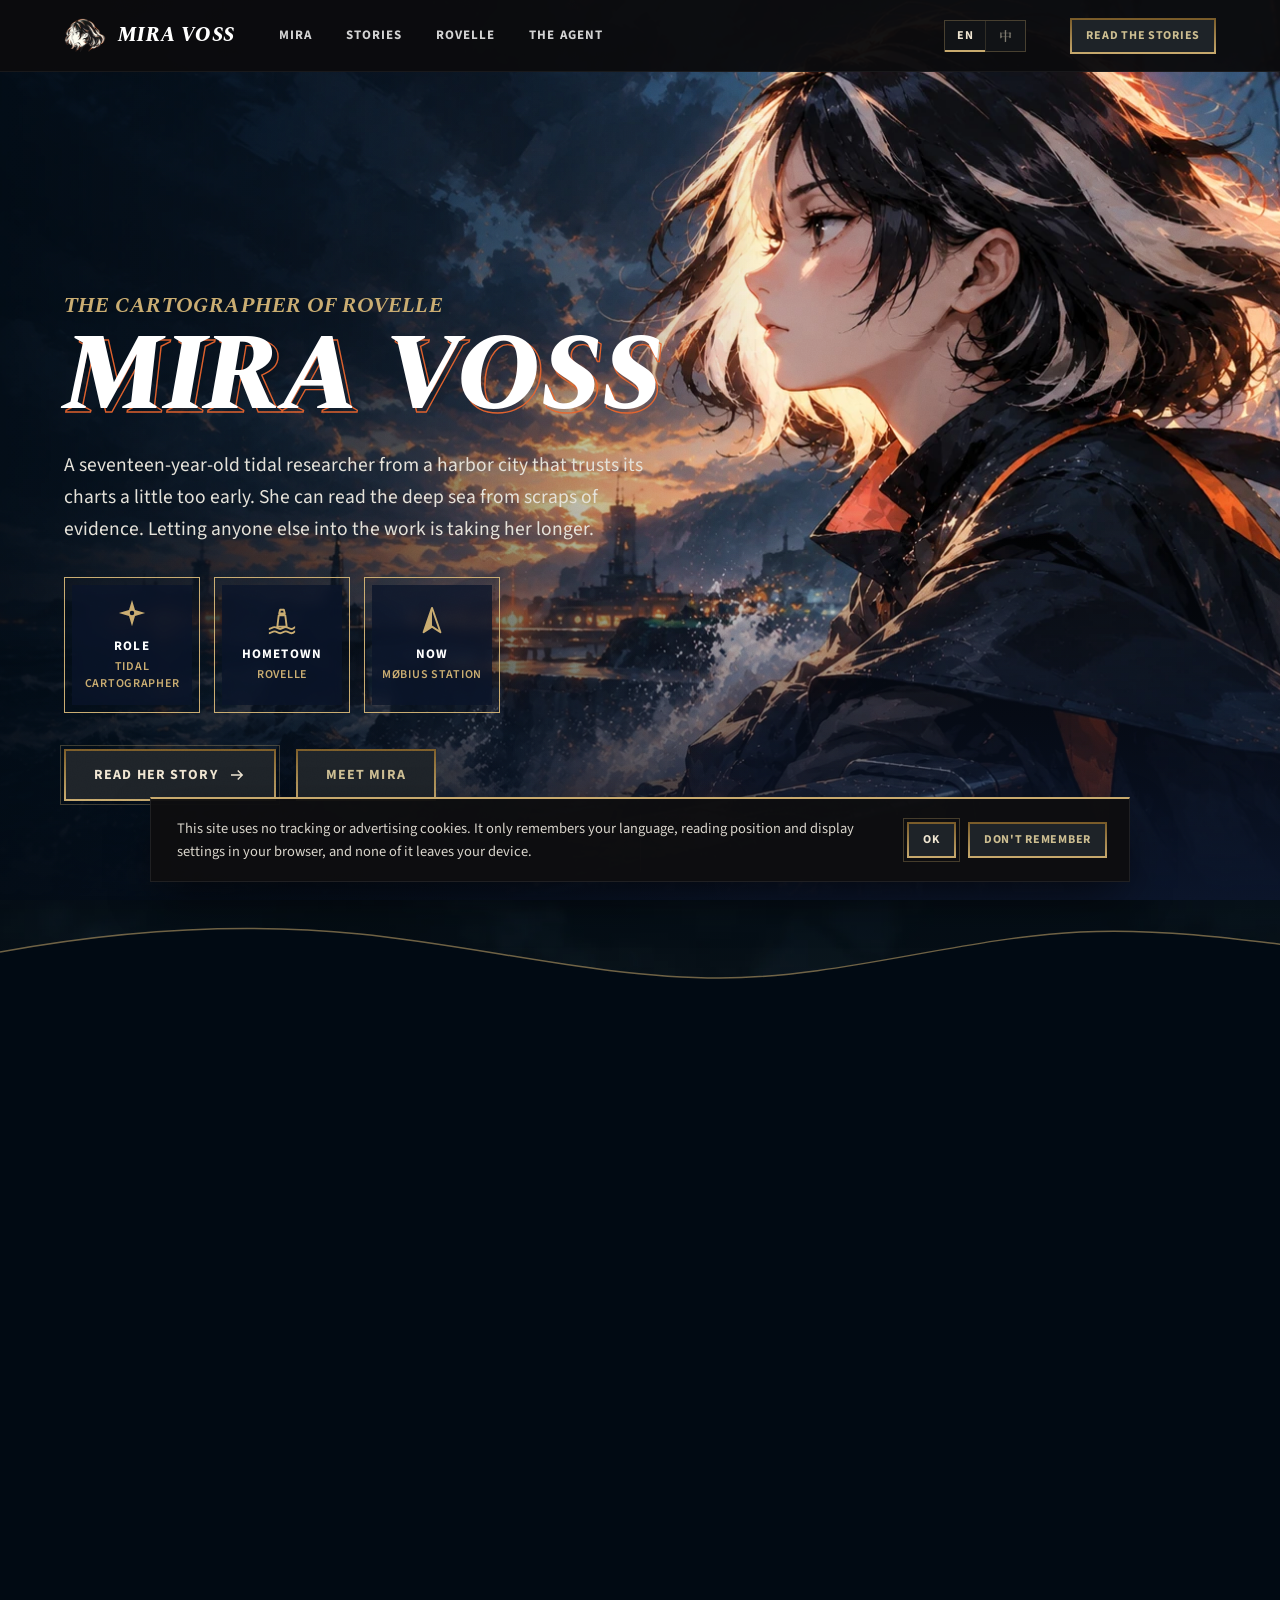
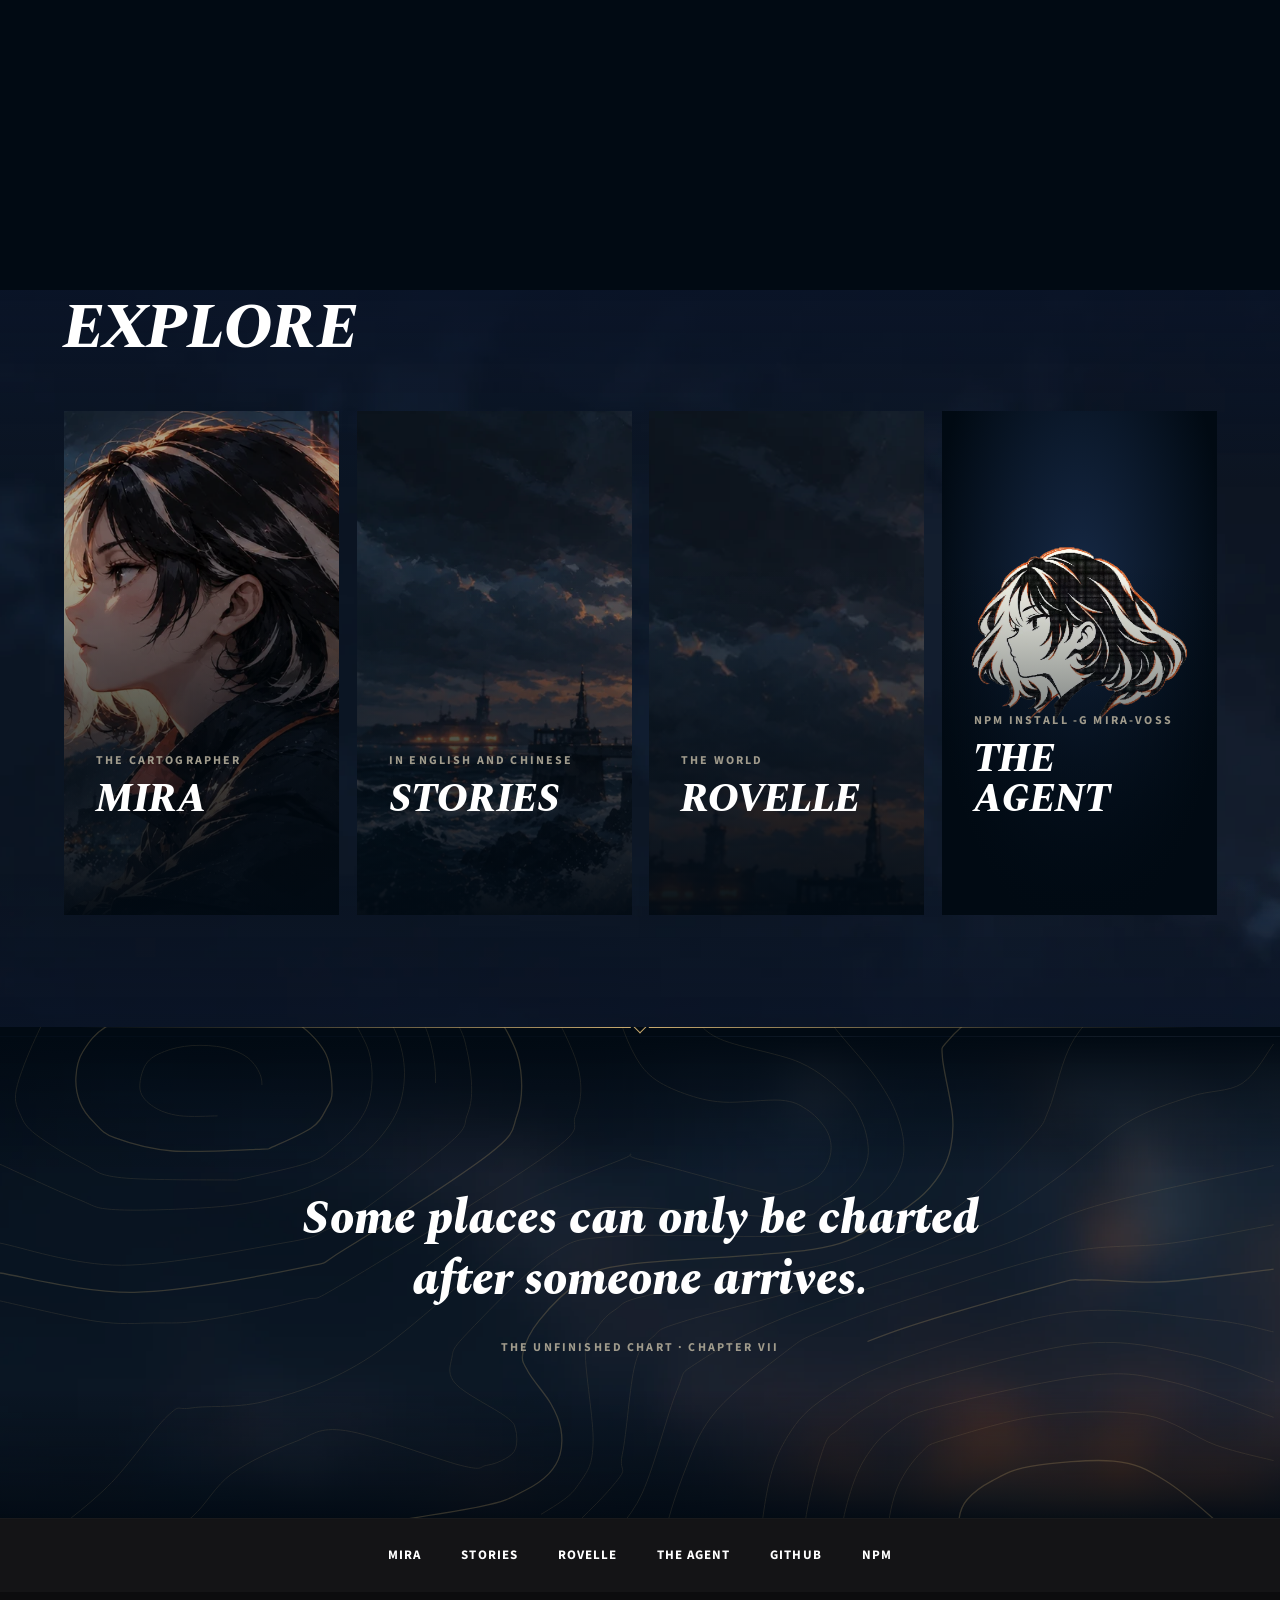
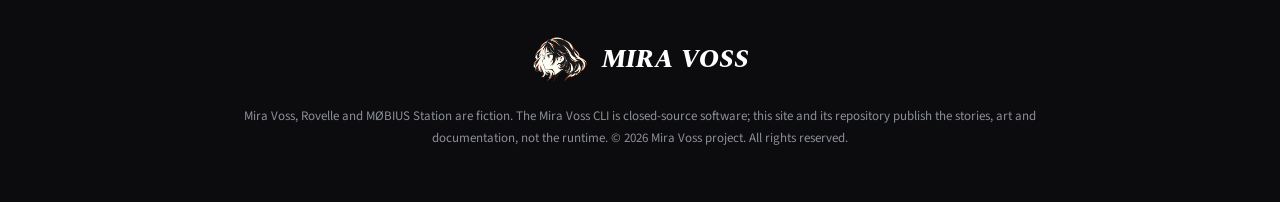
==== commit e7edb10f: "English stories, an English site without Chinese, Vard Light drawn, her face kept clear The stories " ====
--- a/site/index.html
+++ b/site/index.html
@@ -55,7 +55,7 @@
   </nav>
 
   <main id="main">
-    <section class="masthead" data-masthead aria-labelledby="mira-name">
+    <section class="masthead home-head" data-masthead aria-labelledby="mira-name">
       <div class="masthead-art" data-parallax aria-hidden="true">
         <img src="assets/mira-rovell-splash-v2.webp" alt="" fetchpriority="high" />
       </div>
@@ -80,17 +80,17 @@
     <!-- latest:start -->
     <section class="blade blade-dark feature" id="latest" data-nav="Newest story" data-zh-nav="最新故事" aria-labelledby="feature-title">
       <div class="atmos" style="--atmos-img: url(assets/bg/ice.webp); --atmos-op: .8" aria-hidden="true"></div>
-      <div class="beam" style="--beam-x: 6%; --beam-y: 12%" aria-hidden="true"></div>
+      <div class="coastview coastview-far" data-inline-svg="assets/art/vard-far.svg" aria-hidden="true"></div>
       <div class="blade-inner feature-grid">
         <a class="feature-cover frame" data-reveal="unfold" href="read.html?work=only-one-side" tabindex="-1" aria-hidden="true"><span class="frame-inner halftone" style="background: url(assets/bg/ice.webp) center / cover"><img src="assets/art/mobius-loop.svg" alt="" loading="lazy" /></span></a>
         <div class="feature-copy" data-stagger>
           <p class="supertitle" data-reveal="from-right" data-zh="最新故事 · MØBIUS · 短篇">Newest story · MØBIUS · Short story</p>
           <h2 class="blade-title" data-reveal="mask" id="feature-title" data-text="Only One Side" data-zh-misreg="MØBIUS：只有一面" data-zh="MØBIUS：只有一面">Only One Side</h2>
-          <p class="zh-title" data-reveal="from-right" data-zh="Only One Side">MØBIUS：只有一面</p>
+          <p class="zh-title zh-only" data-reveal="from-right" data-zh="Only One Side">MØBIUS：只有一面</p>
           <p class="lede" data-reveal="from-right" data-zh="艾兰以北三天的航程，一座还没有名字的研究站，把深水记录写在一条扭了半圈的纸带上。十九个冬天里，有一部分海，被写成了「透印，不计」。">Three days north of Ailan, a station without a name keeps its deep-water record on a paper loop twisted half a turn. For nineteen winters, part of the sea in it was written off as ink bleeding through the paper.</p>
-          <blockquote class="pull-quote" data-reveal="wipe"><p lang="zh-Hans">她只是沿着同一面，往前走了很远。</p><footer>She had only gone a long way along the same side.</footer></blockquote>
+          <blockquote class="pull-quote" data-reveal="wipe"><p data-zh="她只是沿着同一面，往前走了很远。">She had only gone a long way along the same side.</p></blockquote>
           <div class="btn-row" data-reveal="from-right">
-            <a class="btn btn-gold" href="read.html?work=only-one-side" data-zh="阅读 · 12 分钟 &lt;svg aria-hidden=&quot;true&quot;>&lt;use href=&quot;#i-arrow&quot; />&lt;/svg>">Read · 12 min <svg aria-hidden="true"><use href="#i-arrow" /></svg></a>
+            <a class="btn btn-gold" href="read.html?work=only-one-side" data-zh="阅读 · 12 分钟 &lt;svg aria-hidden=&quot;true&quot;>&lt;use href=&quot;#i-arrow&quot; />&lt;/svg>">Read · 21 min <svg aria-hidden="true"><use href="#i-arrow" /></svg></a>
             <a class="btn" href="stories.html" data-zh="全部故事">All stories</a>
           </div>
         </div>
@@ -112,7 +112,7 @@
           </a>
           <a class="explore-card" data-reveal="focus" data-tilt="7" style="--rd: .1s" href="stories.html">
             <span class="explore-art halftone"><img src="assets/art/cover-rovelle.webp" alt="" loading="lazy" /></span>
-            <span class="explore-body"><span class="label" data-zh="中文原著">Read in Chinese</span><span class="explore-title" data-zh="故事">Stories</span><span class="explore-text" data-zh="《未完成的海图》，以及之后的故事。">The Unfinished Chart, and what came after.</span></span>
+            <span class="explore-body"><span class="label" data-zh="中文原著 · 英文译本">In English and Chinese</span><span class="explore-title" data-zh="故事">Stories</span><span class="explore-text" data-zh="《未完成的海图》，以及之后的故事。">The Unfinished Chart, and what came after.</span></span>
           </a>
           <a class="explore-card" data-reveal="focus" data-tilt="7" style="--rd: .2s" href="world.html">
             <span class="explore-art halftone"><img src="assets/art/rovelle-harbor.webp" alt="" loading="lazy" /></span>
@@ -130,8 +130,8 @@
       <div class="atmos atmos-dusk" aria-hidden="true"></div>
       <div class="isobaths-bg" data-isobaths="assets/chart-lines.svg" aria-hidden="true"></div>
       <figure class="blade-inner quote">
-        <blockquote><p lang="zh-Hans" data-ink>有些地方，<br />只能等人到了以后，再慢慢画出来。</p></blockquote>
-        <figcaption><span class="quote-en">“Some places can only be charted after someone arrives.”</span><span class="label" data-zh="《未完成的海图》· 第七章">The Unfinished Chart · Chapter VII</span></figcaption>
+        <blockquote><p data-ink data-zh="有些地方，<br />只能等人到了以后，再慢慢画出来。">Some places can only be charted<br />after someone arrives.</p></blockquote>
+        <figcaption><span class="label" data-zh="《未完成的海图》· 第七章">The Unfinished Chart · Chapter VII</span></figcaption>
       </figure>
     </section>
   </main>
--- a/site/base.css
+++ b/site/base.css
@@ -205,10 +205,31 @@
 .atmos-left::after { background: linear-gradient(90deg, transparent 0%, var(--navy) 62%), linear-gradient(180deg, var(--navy) 0%, transparent 25%, transparent 75%, var(--navy) 100%); }
 .atmos-right::after { background: linear-gradient(270deg, transparent 0%, var(--navy) 62%), linear-gradient(180deg, var(--navy) 0%, transparent 25%, transparent 75%, var(--navy) 100%); }
 
-/* Vard Light: a beam that sweeps every twelve seconds, as in the story */
-.beam { position: absolute; z-index: 0; left: var(--beam-x, 86%); top: var(--beam-y, 14%); width: 260vmax; height: 260vmax; pointer-events: none; transform: translate(-50%, -50%); background: conic-gradient(from 0deg, transparent 0 338deg, rgba(255, 244, 220, .05) 346deg, rgba(255, 246, 226, .2) 355deg, rgba(255, 246, 226, .06) 359deg, transparent 360deg); -webkit-mask-image: radial-gradient(closest-side, #000, rgba(0, 0, 0, .45) 30%, transparent 62%); mask-image: radial-gradient(closest-side, #000, rgba(0, 0, 0, .45) 30%, transparent 62%); mix-blend-mode: screen; animation: sweep 12s linear infinite; }
-.beam::after { content: ''; position: absolute; left: 50%; top: 50%; width: 10px; height: 10px; margin: -5px; border-radius: 50%; background: #e8dcc0; }
-@keyframes sweep { to { transform: translate(-50%, -50%) rotate(360deg); } }
+/* Vard Light, drawn the way a sea chart draws a coast seen from the water. Its light turns once
+   every twelve seconds, as in the story: seen from the side the beam reaches out, shortens to the
+   lantern as it faces you, and reaches out the other way. */
+.coastview { position: absolute; z-index: 0; left: 0; right: 0; bottom: 0; pointer-events: none; }
+.coastview svg { display: block; width: 100%; height: 100%; }
+.coastview-far { height: clamp(150px, 15vw, 330px); }
+.coastview-near { height: clamp(210px, 23.75vw, 470px); }
+.blade:has(> .coastview-far) { padding-bottom: clamp(150px, 14vw, 300px); }
+.blade:has(> .coastview-near) { padding-bottom: clamp(230px, 24vw, 470px); }
+.vard-beam { animation: vard-turn 12s infinite; }
+.vard-flash { opacity: 0; animation: vard-flash 12s infinite; }
+.vard-lamp { animation: vard-lamp 12s infinite; }
+@keyframes vard-turn {
+  0% { transform: scaleX(1); animation-timing-function: cubic-bezier(.12, 0, .39, 0); }
+  25% { transform: scaleX(0); animation-timing-function: cubic-bezier(.61, 1, .88, 1); }
+  50% { transform: scaleX(-1); animation-timing-function: cubic-bezier(.12, 0, .39, 0); }
+  75% { transform: scaleX(0); animation-timing-function: cubic-bezier(.61, 1, .88, 1); }
+  100% { transform: scaleX(1); }
+}
+@keyframes vard-flash { 0%, 20%, 30%, 100% { opacity: 0; } 25% { opacity: 1; } }
+@keyframes vard-lamp { 0%, 100% { opacity: .6; } 25% { opacity: 1; } 75% { opacity: .3; } }
+.vard-label { font-family: var(--sans); font-weight: 600; letter-spacing: .16em; fill: var(--muted); }
+html[data-lang='zh'] .vard-label.t-en, html:not([data-lang='zh']) .vard-label.t-zh { display: none; }
+@media (max-width: 760px) { .vard-label { display: none; } }
+@media (prefers-reduced-motion: reduce) { .vard-beam, .vard-flash, .vard-lamp { animation: none; } .vard-beam { transform: scaleX(.8); } }
 
 /* The halftone of her logo, used as a soft field of dots */
 .halftone-field { position: absolute; z-index: 0; pointer-events: none; width: var(--size, 70vmin); aspect-ratio: 1; background: radial-gradient(circle, var(--dot-color, var(--gold)) 1.15px, transparent 1.7px) 0 0 / 9px 9px; opacity: var(--op, .2); -webkit-mask-image: radial-gradient(closest-side, #000 10%, transparent); mask-image: radial-gradient(closest-side, #000 10%, transparent); }
@@ -253,8 +274,9 @@
 html[data-lang='zh'] .btn, html[data-lang='zh'] .text-link, html[data-lang='zh'] .topnav a, html[data-lang='zh'] .footer-nav a { letter-spacing: .14em; }
 html[data-lang='zh'] .ability-info h3, html[data-lang='zh'] .bell-panel h3, html[data-lang='zh'] .place-detail h3, html[data-lang='zh'] .art-caption h3, html[data-lang='zh'] .canon-col h3, html[data-lang='zh'] .spec-note h3, html[data-lang='zh'] .faq summary, html[data-lang='zh'] .reading-order h3, html[data-lang='zh'] .menu a { font-family: var(--serif-zh); font-style: normal; font-weight: 900; letter-spacing: .06em; text-transform: none; }
 html[data-lang='zh'] .lede, html[data-lang='zh'] p { line-break: strict; }
-/* In Chinese the line is already the original; its English rendering steps aside */
-html[data-lang='zh'] .person-en, html[data-lang='zh'] .pull-quote footer, html[data-lang='zh'] .bio-aside blockquote footer, html[data-lang='zh'] .quote-en { display: none; }
+/* Lines that belong only to the Chinese page, such as the English name under a Chinese title */
+html:not([data-lang='zh']) .zh-only { display: none !important; }
+html:not([data-lang='zh']) .zh-title + .lede { margin-top: 22px; }
 
 /* ---------- Cookie and storage notice, as the League's banner ---------- */
 .consent { position: fixed; z-index: 70; left: 50%; bottom: 18px; display: flex; align-items: center; gap: 28px; width: min(980px, calc(100% - 32px)); padding: 18px 22px 18px 26px; background: rgba(14, 14, 16, .97); border: 1px solid rgba(255, 255, 255, .08); border-top: 2px solid var(--gold); box-shadow: 0 18px 50px -12px rgba(0, 0, 0, .7); transform: translate(-50%, calc(100% + 40px)); transition: transform .7s cubic-bezier(.22, 1, .36, 1), opacity .3s ease; }
@@ -289,6 +311,7 @@
 /* ink: characters arrive as if written */
 .js [data-ink] .ink { display: inline-block; opacity: 0; filter: blur(8px); transform: translateY(.18em); transition: opacity .7s ease, filter .8s ease, transform .9s cubic-bezier(.22, 1, .36, 1); transition-delay: calc(var(--i) * 55ms + .1s); }
 .js [data-ink].is-in .ink { opacity: 1; filter: none; transform: none; }
+.ink-word { display: inline-block; white-space: nowrap; }
 
 /* ---------- Cards that lean toward the pointer, lit where it rests ---------- */
 [data-tilt] { --tilt-t: perspective(1000px) rotateX(var(--rx, 0deg)) rotateY(var(--ry, 0deg)); transform: var(--tilt-t); will-change: transform; }
--- a/site/pages.css
+++ b/site/pages.css
@@ -15,6 +15,19 @@
 .masthead.is-ready .champion-name [data-letters] .word > span { opacity: 1; transform: none; filter: none; }
 .js .intro { opacity: 0; transform: translateY(22px); transition: opacity 1.1s var(--ease-out), transform 1.3s var(--ease-out); transition-delay: calc(.25s + var(--d) * .13s); }
 .masthead.is-ready .intro { opacity: 1; transform: none; }
+/* The home masthead keeps every word clear of her face, at any window size. --s is the scale the
+   splash (1672 × 941) is drawn at; her face starts 830px into it. The picture is placed so the face
+   starts near 55% of the width, as far as the picture allows, and the words end 40px before it. */
+.home-head {
+  --s: max(calc(100vw / 1672), calc(1.02 * max(720px, 100svh) / 941));
+  --face: clamp(calc(100vw - 842 * var(--s)), 55vw, calc(830 * var(--s)));
+  --room: calc(var(--face) - 40px - max(0px, (100vw - 1560px) / 2) - var(--edge));
+}
+@media (min-width: 761px) {
+  .home-head .masthead-art img { object-position: calc(var(--face) - 830 * var(--s)) 32%; }
+  .home-head .champion-name { font-size: min(clamp(64px, 7.6vw + 16px, 156px), calc(var(--room) / 5.54)); }
+  .home-head .masthead-body > :not(.champion-name):not(.meta-row):not(.btn-row) { max-width: min(640px, var(--room)); }
+}
 .masthead-bio { font-size: clamp(17px, .35vw + 15px, 19.5px); color: #e4e1d8; }
 .meta-row { display: flex; gap: 14px; margin: 32px 0 36px; padding: 0; list-style: none; }
 .meta-box { width: 136px; height: 136px; }
@@ -52,8 +65,8 @@
 .feature-cover:hover img { transform: scale(1.05); }
 .feature-copy .zh-title { margin: 20px 0 24px; }
 .pull-quote { margin: 34px 0 38px; padding: 4px 0 4px 24px; border-left: 1px solid var(--gold-deep); }
-.pull-quote p { margin: 0 0 10px; color: var(--gold-pale); font: 600 clamp(19px, .6vw + 15px, 24px)/1.6 var(--serif-zh); }
-.pull-quote footer { color: var(--muted); font: italic 600 17px/1.5 var(--display); }
+.pull-quote p { margin: 0; color: var(--gold-pale); font: 600 clamp(19px, .6vw + 15px, 24px)/1.6 var(--serif-zh); }
+html:not([data-lang='zh']) .pull-quote p { font: italic 700 clamp(20px, .6vw + 16px, 25px)/1.45 var(--display); }
 
 /* ===== Explore: four doors ===== */
 .explore-grid { display: grid; grid-template-columns: repeat(4, minmax(0, 1fr)); gap: 18px; }
@@ -79,7 +92,7 @@
 .quote blockquote { margin: 0; }
 .quote blockquote p { margin: 0; color: #fff; font: 900 clamp(28px, 3vw + 12px, 60px)/1.5 var(--serif-zh); letter-spacing: .05em; text-wrap: balance; }
 .quote figcaption { display: flex; flex-direction: column; align-items: center; gap: 14px; margin-top: 30px; }
-.quote-en { color: var(--gold-pale); font: italic 600 clamp(18px, .8vw + 13px, 25px)/1.4 var(--display); }
+html:not([data-lang='zh']) .quote blockquote p { font: italic 800 clamp(30px, 3vw + 10px, 58px)/1.25 var(--display); letter-spacing: 0; }
 
 /* ===== Character page ===== */
 .bio-grid { display: grid; grid-template-columns: minmax(0, 7fr) minmax(0, 5fr); gap: clamp(40px, 6vw, 110px); align-items: start; }
@@ -88,8 +101,8 @@
 .bio-aside { position: sticky; top: calc(var(--bar) + 40px); }
 .bio-aside .frame-inner { padding: 36px 34px; }
 .bio-aside blockquote { margin: 0; }
-.bio-aside blockquote p { margin: 0 0 14px; color: #fff; font: 600 clamp(20px, .6vw + 16px, 25px)/1.7 var(--serif-zh); }
-.bio-aside blockquote footer { color: var(--muted); font: italic 600 16px/1.5 var(--display); }
+.bio-aside blockquote p { margin: 0; color: #fff; font: 600 clamp(20px, .6vw + 16px, 25px)/1.7 var(--serif-zh); }
+html:not([data-lang='zh']) .bio-aside blockquote p { font: italic 700 clamp(20px, .5vw + 16px, 24px)/1.5 var(--display); }
 .facts { display: grid; grid-template-columns: auto 1fr; gap: 12px 22px; margin: 30px 0 0; padding-top: 26px; border-top: 1px solid var(--navy-line); }
 .facts dt { color: var(--muted); font: 700 11.5px/1.7 var(--sans); letter-spacing: .16em; text-transform: uppercase; }
 .facts dd { margin: 0; color: var(--gold-pale); font-size: 15.5px; }
@@ -118,7 +131,7 @@
 .person:hover { border-color: var(--gold-deep); }
 
 .person blockquote { margin: 0 0 auto; padding-right: 30px; color: #fff; font: 600 19px/1.75 var(--serif-zh); }
-.person .person-en { margin: 12px 0 0; color: var(--muted); font: italic 600 15.5px/1.5 var(--display); }
+html:not([data-lang='zh']) .person blockquote { font: italic 700 19px/1.55 var(--display); }
 .person footer { margin-top: 28px; padding-top: 20px; border-top: 1px solid var(--navy-line); }
 .person-name { display: block; color: #fff; font: italic 800 26px/1.1 var(--display); text-transform: uppercase; }
 .person-role { display: block; margin-top: 6px; }
@@ -176,6 +189,7 @@
 .ch-label { white-space: nowrap; color: var(--gold); font: italic 700 15px/1.2 var(--display); text-transform: uppercase; }
 .ch-name { display: flex; flex-direction: column; gap: 3px; min-width: 0; }
 .ch-name > span:first-child { color: #fff; font: 600 18px/1.4 var(--serif-zh); }
+html:not([data-lang='zh']) .ch-name > span:first-child { font: 600 18px/1.4 var(--display); }
 .ch-en { color: var(--muted); font: 600 12.5px/1.3 var(--sans); letter-spacing: .1em; text-transform: uppercase; }
 .ch-time { color: var(--muted); font-size: 13.5px; white-space: nowrap; }
 .ch-go { width: 18px; height: 18px; color: var(--gold); opacity: .35; transform: translateX(-6px); transition: transform .5s var(--ease-out), opacity .4s; }
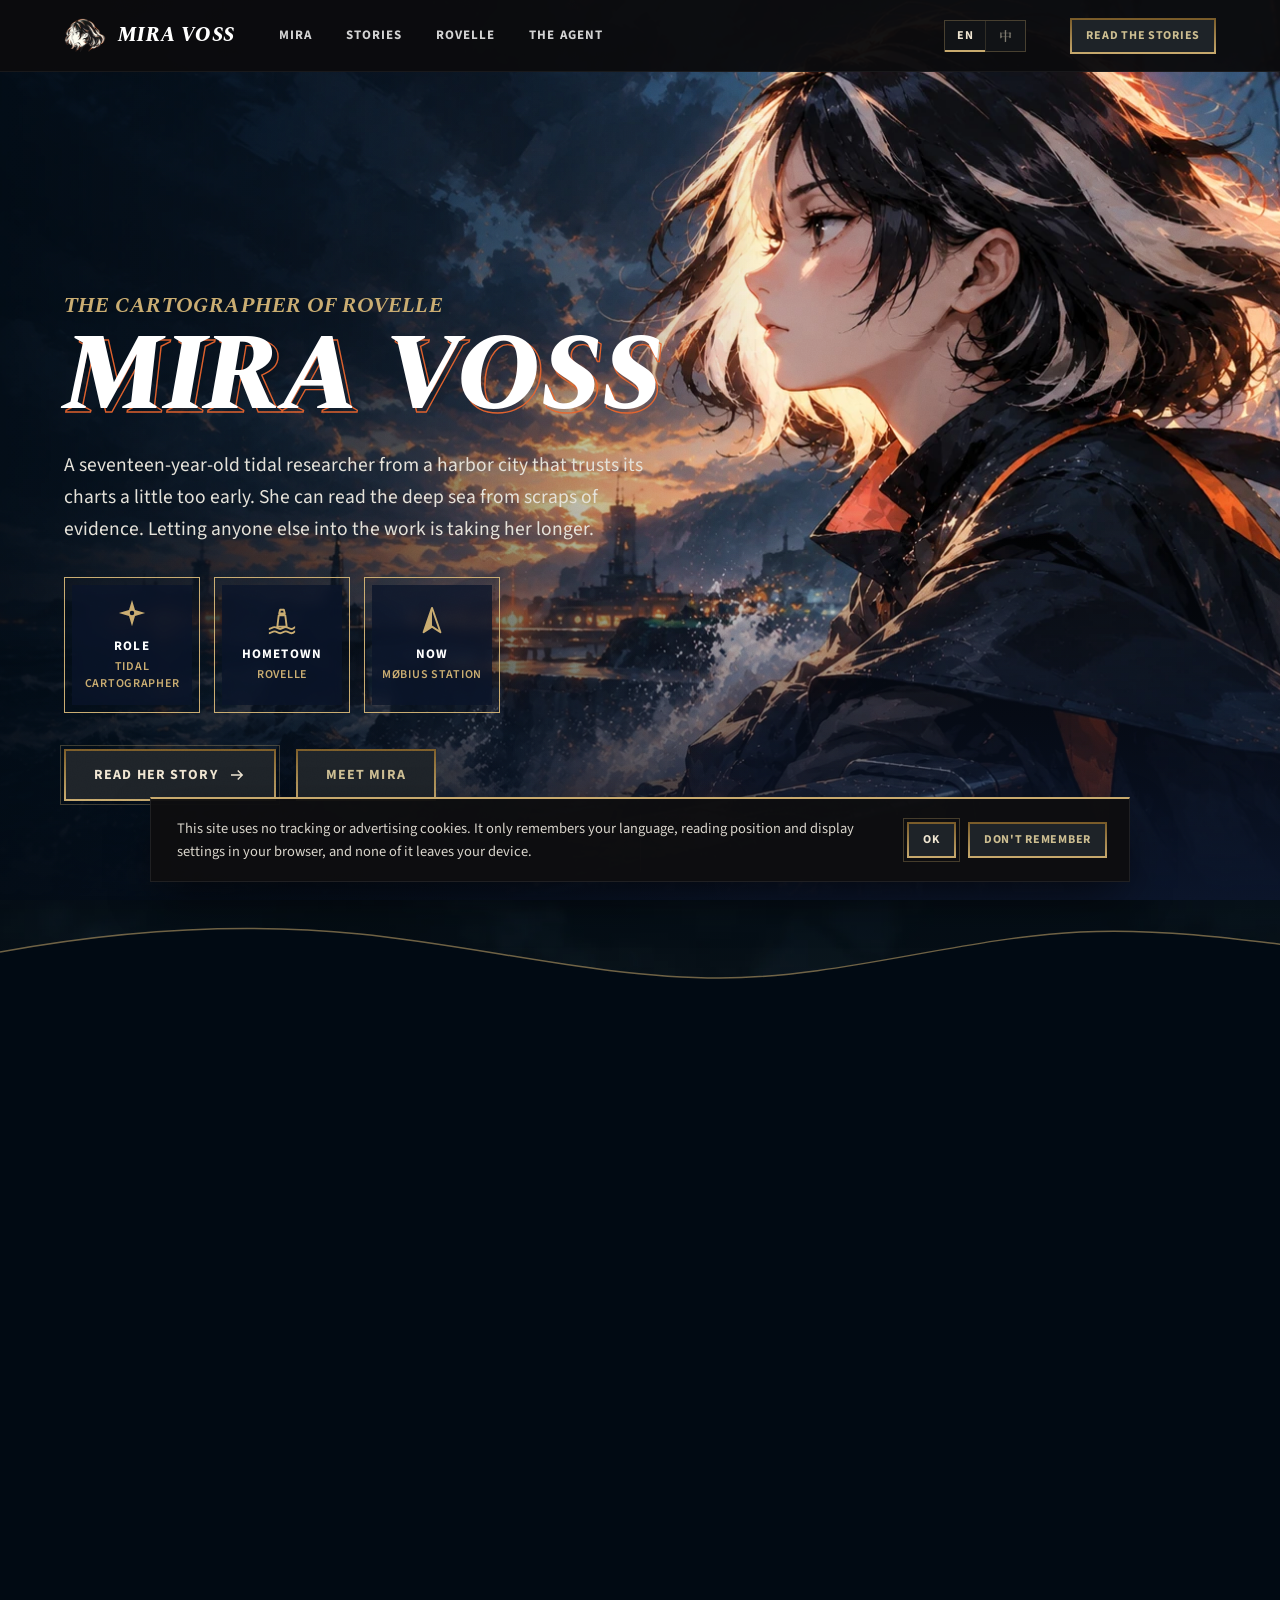
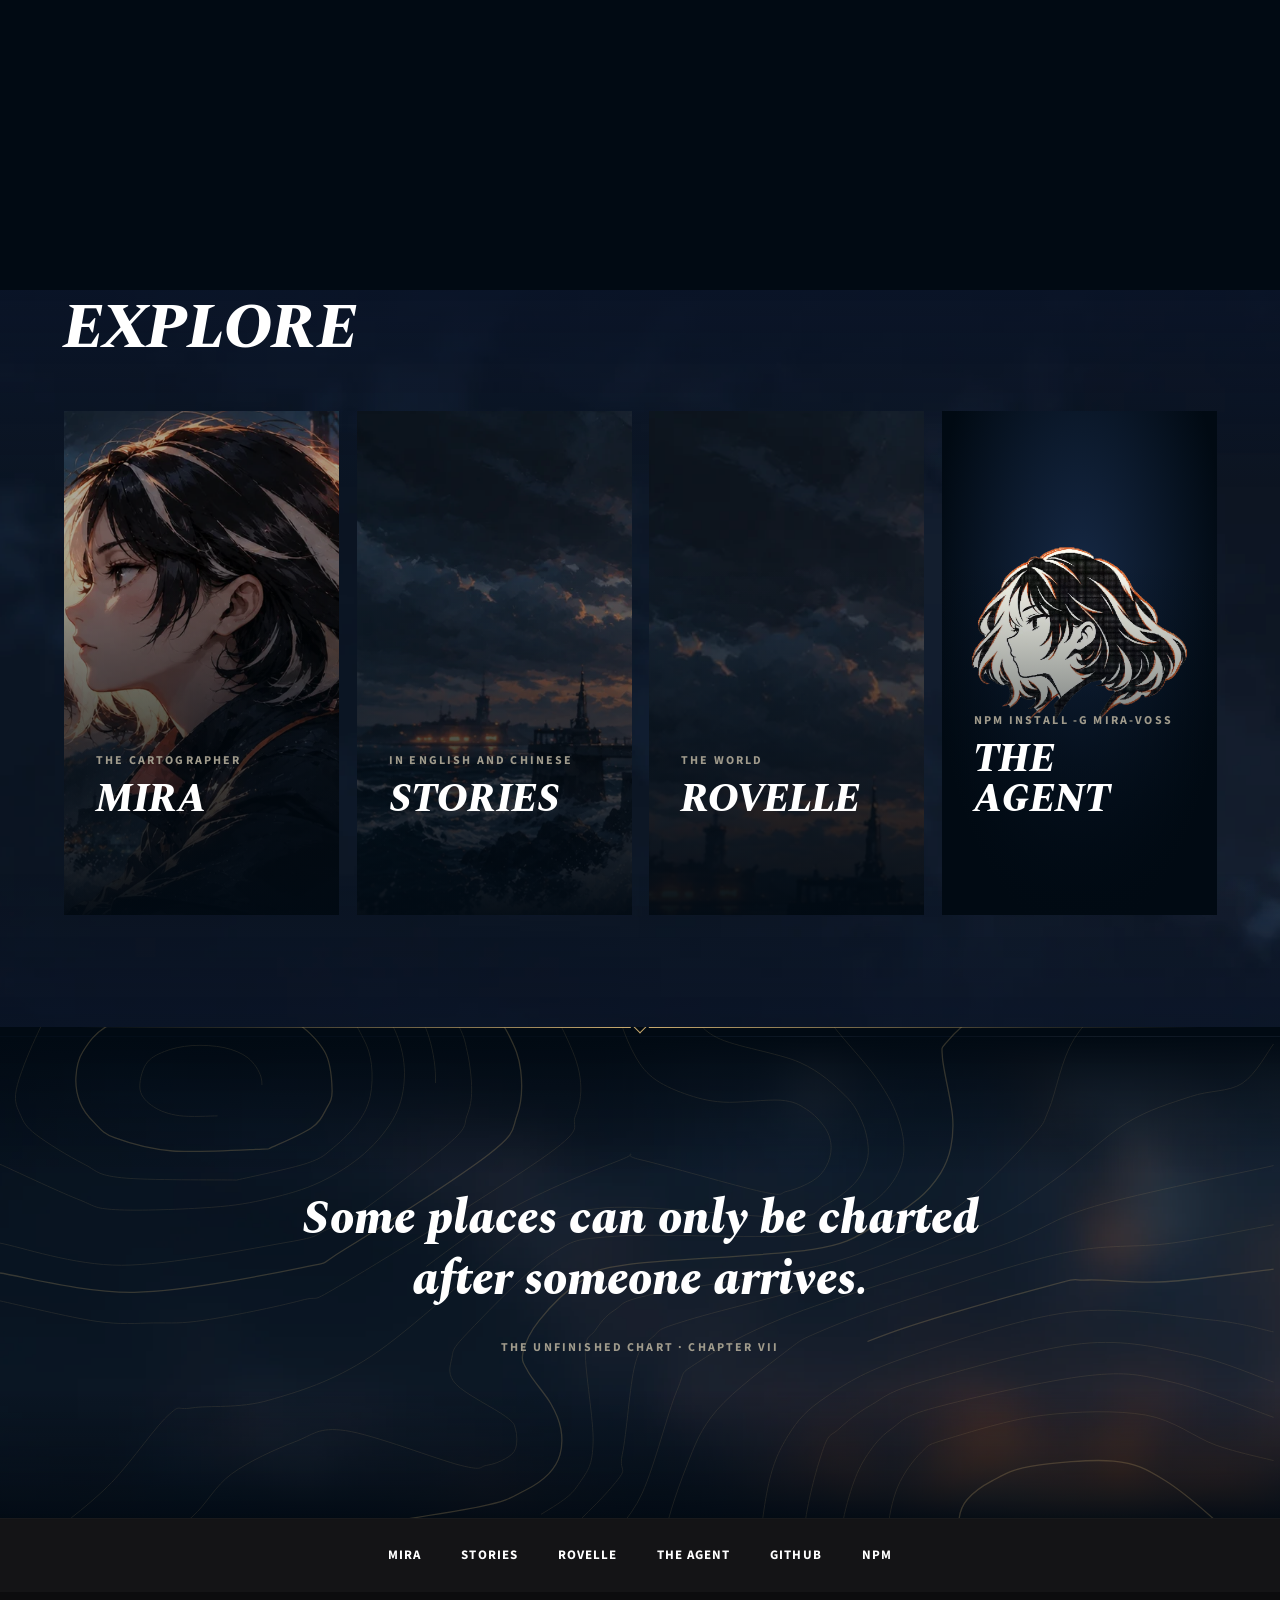
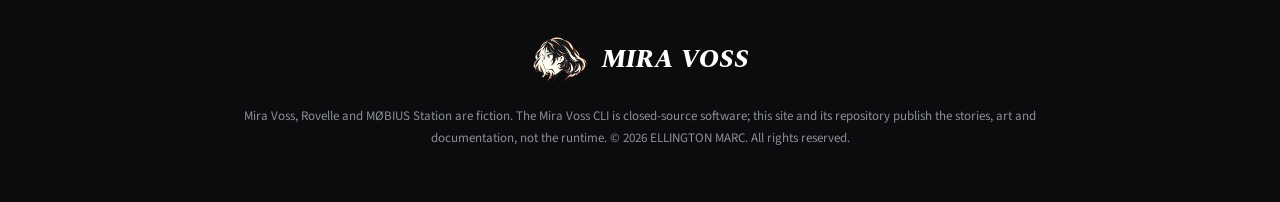
==== commit 0ce062b3: "One rights holder named everywhere: ELLINGTON MARC The website's footers said '© 2026 Mira Voss proj" ====
--- a/site/index.html
+++ b/site/index.html
@@ -18,7 +18,7 @@
   <link rel="preload" as="image" href="assets/mira-rovell-splash-v2.webp" />
   <link rel="stylesheet" href="base.css" />
   <link rel="stylesheet" href="pages.css" />
-  <script>(function(d){d.classList.replace('no-js','js');try{if(sessionStorage.getItem('mira-tide')){d.classList.add('tide-in');sessionStorage.removeItem('mira-tide')}var q=new URLSearchParams(location.search).get('lang'),g=localStorage.getItem('mira-lang'),l=q||(g&&JSON.parse(g))||((navigator.language||'').toLowerCase().indexOf('zh')===0?'zh':'en');d.dataset.lang=l==='zh'?'zh':'en';if(l==='zh'){d.lang='zh-Hans';d.classList.add('i18n-pending')}}catch(e){}})(document.documentElement)</script>
+  <script>(function(d){d.classList.replace('no-js','js');try{if(sessionStorage.getItem('mira-tide')){d.classList.add('tide-in');sessionStorage.removeItem('mira-tide')}var q=new URLSearchParams(location.search).get('lang'),g=localStorage.getItem('mira-lang'),l=q||(g&&JSON.parse(g))||'en';d.dataset.lang=l==='zh'?'zh':'en';if(l==='zh'){d.lang='zh-Hans';d.classList.add('i18n-pending')}}catch(e){}})(document.documentElement)</script>
   <script src="data/library.js" defer></script>
   <script src="site.js" defer></script>
 </head>
@@ -142,7 +142,7 @@
     </nav>
     <div class="footer-inner">
       <a class="footer-brand" href="index.html"><img src="assets/mira-logo-cutout.webp" alt="" width="56" height="47" loading="lazy" /><span>Mira Voss</span></a>
-      <p class="footer-legal" data-zh="Mira Voss、罗维尔与 MØBIUS 研究站均为虚构。Mira Voss CLI 是闭源软件；本站及其仓库公开的是故事、美术与文档，不包含运行时代码。© 2026 Mira Voss project 保留所有权利。">Mira Voss, Rovelle and MØBIUS Station are fiction. The Mira Voss CLI is closed-source software; this site and its repository publish the stories, art and documentation, not the runtime. © 2026 Mira Voss project. All rights reserved.</p>
+      <p class="footer-legal" data-zh="Mira Voss、罗维尔与 MØBIUS 研究站均为虚构。Mira Voss CLI 是闭源软件；本站及其仓库公开的是故事、美术与文档，不包含运行时代码。© 2026 ELLINGTON MARC，保留所有权利。">Mira Voss, Rovelle and MØBIUS Station are fiction. The Mira Voss CLI is closed-source software; this site and its repository publish the stories, art and documentation, not the runtime. © 2026 ELLINGTON MARC. All rights reserved.</p>
     </div>
   </footer>
 
--- a/site/base.css
+++ b/site/base.css
@@ -144,7 +144,7 @@
 
 /* ---------- Universe headings ----------
    Upright capitals in a gold gradient, widely tracked, over a rule that dips into a V. */
-.u-title { margin: 0; font: 700 clamp(48px, 5.4vw + 12px, 112px)/1 var(--display); letter-spacing: .14em; text-transform: uppercase; color: var(--gold); background: linear-gradient(180deg, #f1dfae 0%, #c8aa6e 52%, #8f6c33 100%); -webkit-background-clip: text; background-clip: text; -webkit-text-fill-color: transparent; text-wrap: balance; }
+.u-title { margin: 0; font: 700 clamp(48px, 5.4vw + 12px, 112px)/1 var(--display); letter-spacing: .14em; text-transform: uppercase; color: #f0e6d2; text-wrap: balance; }
 .u-rule { position: relative; height: 1px; margin: 22px auto 0; width: min(1180px, 92%); }
 .u-rule::before, .u-rule::after { content: ''; }
 .u-rule.notch::before { top: 0; }
--- a/site/pages.css
+++ b/site/pages.css
@@ -168,7 +168,11 @@
 /* ===== Stories page ===== */
 .library { display: grid; gap: clamp(28px, 4vw, 48px); }
 .work { position: relative; isolation: isolate; overflow: hidden; display: grid; grid-template-columns: minmax(0, 4fr) minmax(0, 8fr); gap: clamp(32px, 5vw, 80px); padding: clamp(28px, 3vw, 44px); background: linear-gradient(160deg, var(--navy-raised), var(--navy) 65%); border: 1px solid var(--navy-line); scroll-margin-top: calc(var(--bar) + 24px); }
-.work::before { content: ''; position: absolute; z-index: -1; inset: -12%; background: var(--work-bg) center / cover; opacity: .85; filter: blur(14px) saturate(1.2); transform: scale(1.05); transition: transform 2.4s var(--ease-out), opacity 1s; }
+.work::before { content: ''; position: absolute; z-index: -1; inset: 0; background: var(--work-bg) center / cover; opacity: .7; transform: scale(1.05); transition: transform 2.4s var(--ease-out), opacity 1s; }
+/* The work's coast along the foot of its card, as its chapters open in the reader */
+.work-view { position: absolute; z-index: -1; left: 0; right: 0; bottom: 0; height: clamp(150px, 18vw, 260px); opacity: .6; pointer-events: none; }
+.work-view svg { display: block; width: 100%; height: 100%; }
+.work-view .vard-label { display: none; }
 .work::after { content: ''; position: absolute; z-index: -1; inset: 0; background: linear-gradient(100deg, rgba(5, 7, 10, 0) 0%, rgba(5, 7, 10, .5) 40%, rgba(5, 7, 10, .82) 100%); }
 .work:hover::before { transform: scale(1.12); opacity: 1; }
 .work-cover { display: block; align-self: start; aspect-ratio: 4 / 5; }
@@ -280,6 +284,10 @@
 .canon-col li { position: relative; padding: 9px 0 9px 22px; border-bottom: 1px solid var(--navy-line); font-size: 15.5px; }
 .canon-col li::before { content: ''; position: absolute; left: 2px; top: 17px; width: 7px; height: 7px; background: var(--gold); transform: rotate(45deg); }
 .canon-col.is-open li::before { background: none; border: 1px dashed var(--gold-deep); }
+/* On a light section the cards are paper: white ground, dark ink, the gold frame kept */
+.blade-light .canon-col .frame-inner { background: #fff; }
+.blade-light .canon-col h3 { color: #0a1428; }
+.blade-light .canon-col li { color: #2a3140; }
 
 /* ===== Agent page ===== */
 .agent-head { min-height: clamp(560px, 78vh, 760px); }
@@ -374,7 +382,7 @@
 .u-hero .masthead-bio { max-width: 40em !important; margin-top: 26px; color: #d6d2c8; }
 .u-hero .masthead-shade { background: linear-gradient(0deg, var(--navy) 0%, rgba(4, 6, 10, .55) 34%, rgba(4, 6, 10, .25) 70%, rgba(4, 6, 10, .55) 100%); }
 .u-hero .u-rule { width: min(1080px, 88vw); }
-[data-mode='universe'] .blade-title { font-style: normal; font-weight: 700; letter-spacing: .1em; background: linear-gradient(180deg, #f1dfae 0%, #c8aa6e 55%, #9a7639 100%); -webkit-background-clip: text; background-clip: text; -webkit-text-fill-color: transparent; }
+[data-mode='universe'] .blade-title { font-style: normal; font-weight: 700; letter-spacing: .1em; color: #f0e6d2; }
 [data-mode='universe'] .blade-title.misreg::before { display: none; }
 [data-mode='universe'] .blade-light .blade-title { background: none; -webkit-text-fill-color: #0a1428; color: #0a1428; }
 [data-mode='universe'] .supertitle { font-style: normal; letter-spacing: .16em; font-size: 15px; font-family: var(--sans); font-weight: 700; }
